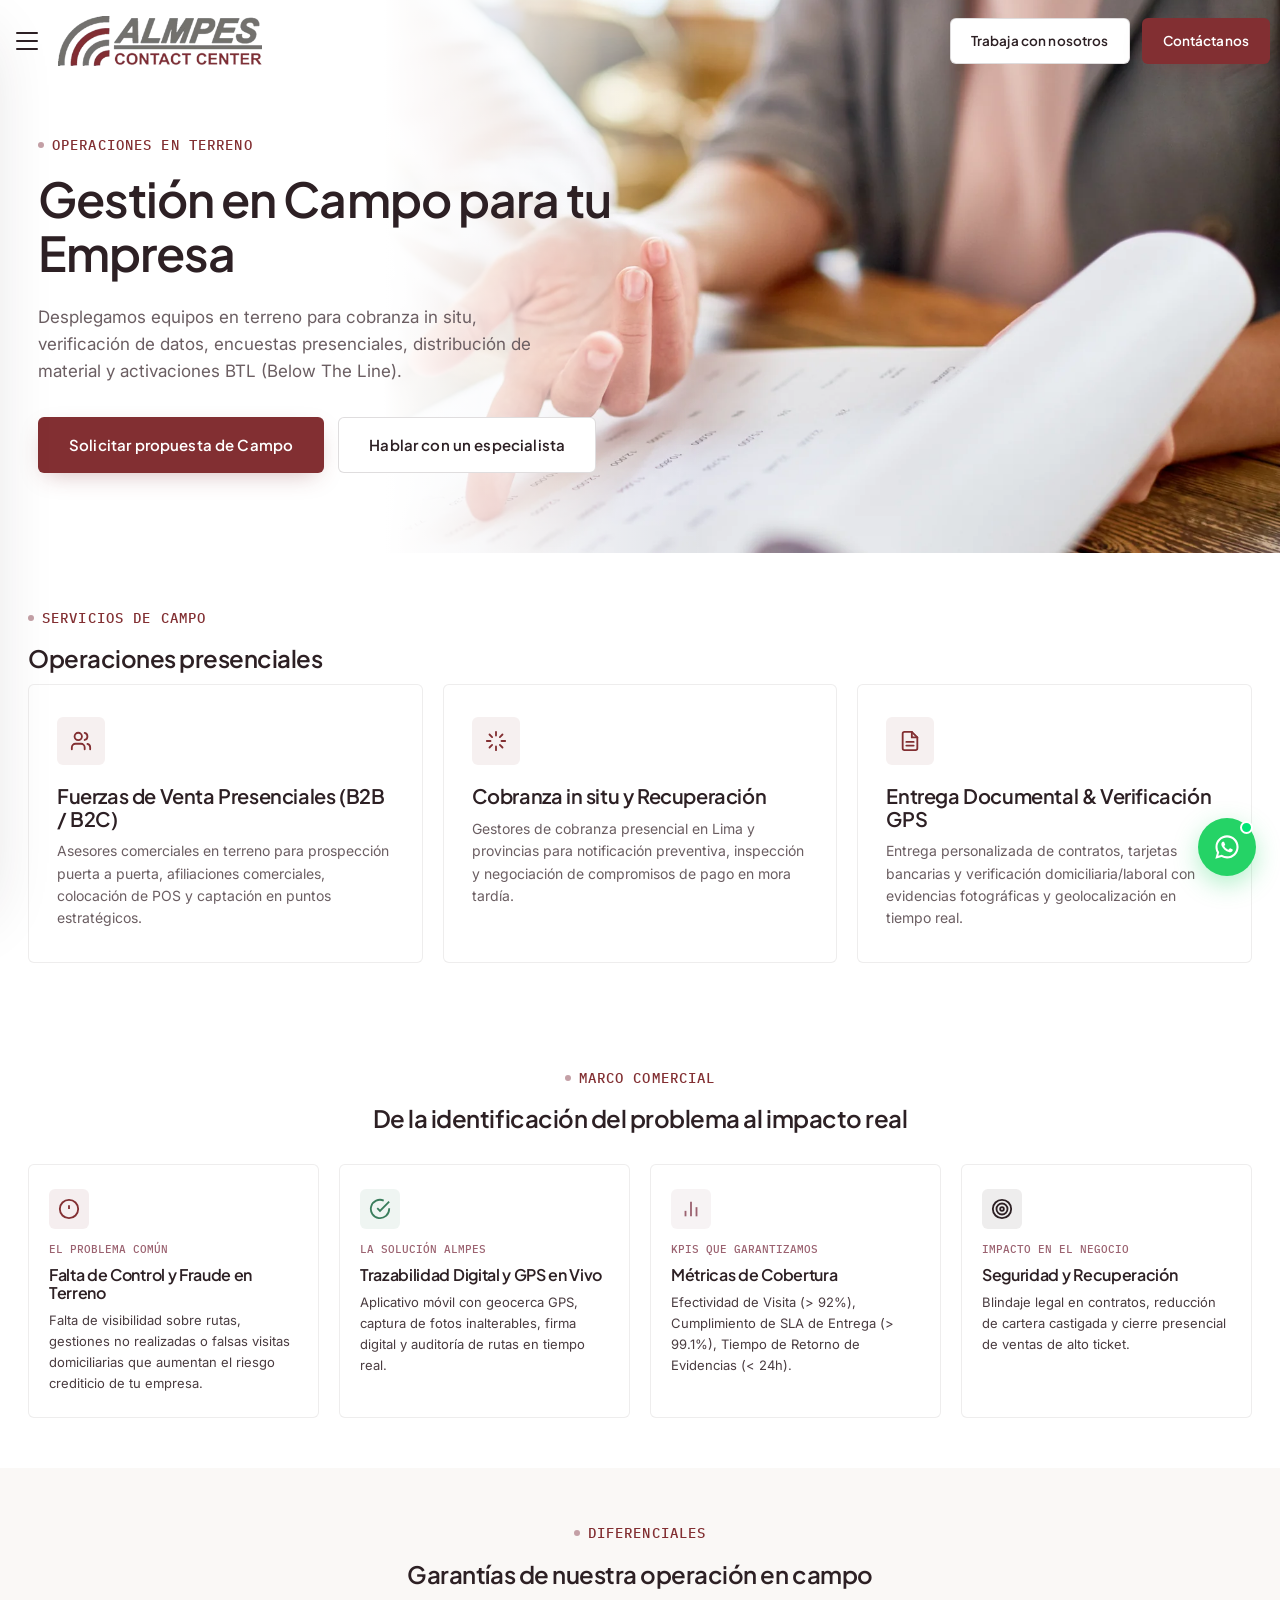
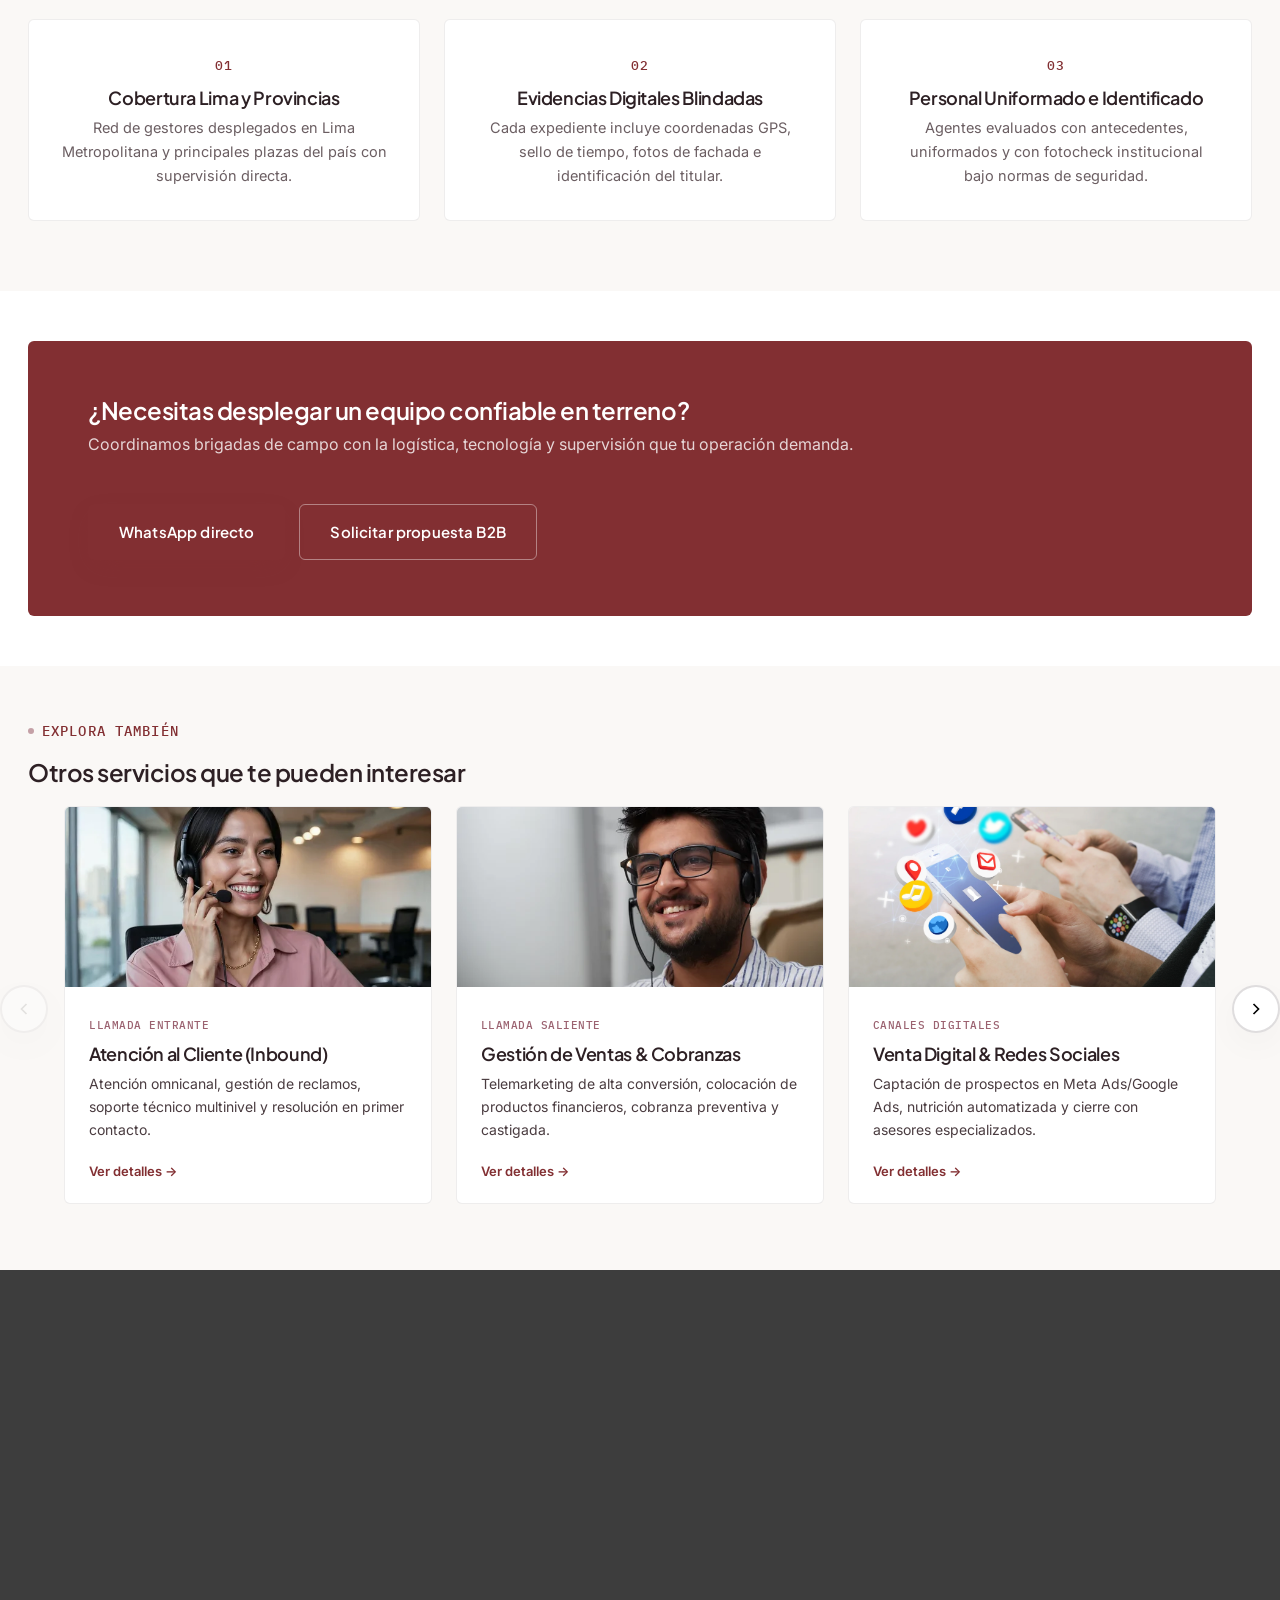
==== campo.html @ 4449e283 "carrusel servicios" ====
﻿<!DOCTYPE html>
<html lang="es">
<head>
<meta charset="UTF-8">
<meta name="viewport" content="width=device-width, initial-scale=1.0">
<title>Gestión en Campo — ALMPES Contact Center</title>
<meta name="description" content="Operaciones de campo para cobranza, verificación, encuestas, distribución de volantes y activaciones BTL (Below The Line).">
<link rel="icon" href="assets/favicon.ico">
<link rel="preload" href="assets/img/campo-hero.webp" as="image" type="image/webp">
<link rel="stylesheet" href="css/styles.css">
<link rel="preconnect" href="https://fonts.googleapis.com">
<link rel="preconnect" href="https://fonts.gstatic.com" crossorigin>
<link href="https://fonts.googleapis.com/css2?family=Plus+Jakarta+Sans:ital,wght@0,400;0,500;0,600;0,700;1,400&family=Inter:wght@400;500;600;700&family=IBM+Plex+Mono:wght@400;500&display=swap" rel="stylesheet">
<meta property="og:type" content="website">
<meta property="og:site_name" content="ALMPES Contact Center">
<meta property="og:locale" content="es_PE">
<meta property="og:image" content="https://www.almpes.com/assets/og-social.webp">
<meta property="og:title" content="Gestión en Campo — ALMPES Contact Center">
<meta property="og:description" content="Operaciones de campo para cobranza, verificación, encuestas, distribución de volantes y activaciones BTL (Below The Line).">
<meta property="og:url" content="https://www.almpes.com/campo.html">
<meta property="og:image:width" content="1200">
<meta property="og:image:height" content="630">
<meta name="twitter:card" content="summary_large_image">
<link rel="canonical" href="https://www.almpes.com/campo.html">
<script type="application/ld+json">
{
  "@context": "https://schema.org",
  "@type": "Organization",
  "name": "ALMPES Contact Center",
  "legalName": "ALMPES PERU INVESTMENTS S.A.C.",
  "url": "https://www.almpes.com",
  "logo": "https://www.almpes.com/assets/logo-almpes.webp",
  "description": "BPO y Contact Center en Lima, Perú. Servicios de atención al cliente, ventas, consultoría e infraestructura.",
  "address": {
    "@type": "PostalAddress",
    "streetAddress": "Calle Bolívar 472",
    "addressLocality": "Miraflores",
    "addressRegion": "Lima",
    "postalCode": "15074",
    "addressCountry": "PE"
  },
  "telephone": "+51-1-748-1008",
  "email": "contactos@almpes.com",
  "sameAs": [
    "https://www.linkedin.com/company/almpes-contact-center/",
    "https://www.instagram.com/almpesperu/",
    "https://www.tiktok.com/@almpescontactcenter"
  ]
}
</script>
</head>
<body>

<header class="site-header" data-od-id="site-header">
  <div class="container nav-wrap">
    <button class="nav-toggle" aria-label="Abrir menú" aria-expanded="false" aria-controls="nav-drawer"><span></span><span></span><span></span></button>
    <a href="index.html" class="brand">
      <img src="assets/logo-almpes.webp" alt="ALMPES Contact Center" width="346" height="85" loading="eager">
    </a>
    <div class="header-actions">
      <a href="trabaja.html" class="btn btn--ghost btn--sm">Trabaja con nosotros</a>
      <a href="contacto.html" class="btn btn--accent btn--sm">Contáctanos</a>
    </div>
  </div>
</header>

<div class="nav-drawer" id="nav-drawer" aria-hidden="true">
  <div class="nav-drawer-head">
    <a href="index.html" class="brand">
      <img src="assets/logo-almpes-white.webp" alt="ALMPES Contact Center" width="346" height="85" loading="eager">
    </a>
    <button class="nav-close" aria-label="Cerrar menú">
      <svg aria-hidden="true" focusable="false" width="24" height="24" viewBox="0 0 24 24" fill="none" stroke="currentColor" stroke-width="2" stroke-linecap="round" stroke-linejoin="round"><line x1="18" y1="6" x2="6" y2="18"/><line x1="6" y1="6" x2="18" y2="18"/></svg>
    </button>
  </div>
  <nav class="nav-main" aria-label="Menú principal">
    <ul>
      <li><a href="index.html">Inicio</a></li>
      <li class="has-sub">
        <a href="#" role="button">¿Por qué ALMPES?<span class="sub-arrow"></span></a>
        <ul class="sub-menu">
          <li><a href="nosotros.html">Nosotros</a></li>
          <li><a href="politica-sistema-integrado-gestion.html">Política del Sistema Integrado de Gestión</a></li>
          <li><a href="politica-diversidad-inclusion.html">Política de Diversidad e Inclusión</a></li>
        </ul>
      </li>
      <li class="has-sub">
          <a href="#" role="button">Servicios<span class="sub-arrow"></span></a>
          <ul class="sub-menu">
            <li><a href="inbound.html">Atención al Cliente</a></li>
            <li><a href="outbound.html">Gestión de Ventas</a></li>
            <li><a href="venta-digital.html">Venta Digital &amp; Redes Sociales</a></li>
            <li><a href="campo.html" class="active">Gestión en Campo</a></li>
            <li><a href="consultoria.html">Asesoría Especializada</a></li>
            <li><a href="hosting.html">Infraestructura Dedicada</a></li>
            <li><a href="servicios.html">Ver todos los servicios</a></li>
          </ul>
        </li>
      <li><a href="preguntas-frecuentes.html">Preguntas Frecuentes</a></li>
    </ul>
  </nav>
  <div class="nav-drawer-foot">
    <a href="trabaja.html" class="btn btn--accent btn--full">Trabaja con nosotros</a>
    <a href="contacto.html" class="btn btn--ghost btn--full">Contáctanos</a>
    <div class="social-links">
      <a href="https://facebook.com/almpes/" target="_blank" rel="noopener" aria-label="Facebook">
        <svg aria-hidden="true" focusable="false" width="18" height="18" viewBox="0 0 24 24" fill="currentColor"><path d="M18 2h-3a5 5 0 0 0-5 5v3H7v4h3v8h4v-8h3l1-4h-4V7a1 1 0 0 1 1-1h3z"/></svg>
      </a>
      <a href="https://www.instagram.com/almpesperu/" target="_blank" rel="noopener" aria-label="Instagram">
        <svg aria-hidden="true" focusable="false" width="18" height="18" viewBox="0 0 24 24" fill="none" stroke="currentColor" stroke-width="2" stroke-linecap="round" stroke-linejoin="round"><rect x="2" y="2" width="20" height="20" rx="5"/><circle cx="12" cy="12" r="5"/><circle cx="17.5" cy="6.5" r="1.5"/></svg>
      </a>
      <a href="https://www.tiktok.com/@almpescontactcenter" target="_blank" rel="noopener" aria-label="TikTok">
        <svg aria-hidden="true" focusable="false" width="18" height="18" viewBox="0 0 24 24" fill="currentColor"><path d="M19.59 6.69a4.83 4.83 0 0 1-3.77-4.25V2h-3.45v13.67a2.89 2.89 0 0 1-2.88 2.5 2.89 2.89 0 0 1-2.89-2.89 2.89 2.89 0 0 1 2.89-2.89c.28 0 .54.04.79.1v-3.5a6.37 6.37 0 0 0-.79-.05A6.34 6.34 0 0 0 3.15 15a6.34 6.34 0 0 0 6.34 6.34 6.34 6.34 0 0 0 6.34-6.34V8.75a8.18 8.18 0 0 0 4.76 1.52V6.81a4.84 4.84 0 0 1-1-.12z"/></svg>
      </a>
      <a href="https://www.linkedin.com/company/almpes-contact-center/" target="_blank" rel="noopener" aria-label="LinkedIn">
        <svg aria-hidden="true" focusable="false" width="18" height="18" viewBox="0 0 24 24" fill="currentColor"><path d="M20.447 20.452h-3.554v-5.569c0-1.328-.027-3.037-1.852-3.037-1.853 0-2.136 1.445-2.136 2.939v5.667H9.351V9h3.414v1.561h.046c.477-.9 1.637-1.85 3.37-1.85 3.601 0 4.267 2.37 4.267 5.455v6.286zM5.337 7.433a2.062 2.062 0 0 1-2.063-2.065 2.064 2.064 0 1 1 2.063 2.065zm1.782 13.019H3.555V9h3.564v11.452zM22.225 0H1.771C.792 0 0 .774 0 1.729v20.542C0 23.227.792 24 1.771 24h20.451C23.2 24 24 23.227 24 22.271V1.729C24 .774 23.2 0 22.222 0h.003z"/></svg>
      </a>
    </div>
  </div>
</div>
<div class="nav-overlay"></div>

<main>

<section class="page-hero-sec" data-od-id="service-hero">
  <img src="assets/img/campo-hero.webp" alt="" class="page-hero-sec-bg" width="2000" height="1333" aria-hidden="true">
  <div class="page-hero-sec-overlay"></div>
  <div class="container">
      <span class="eyebrow reveal">Operaciones en Terreno</span>
      <h1 class="reveal reveal-delay-1 page-hero">Gestión en Campo para tu Empresa</h1>
      <p class="reveal reveal-delay-2 page-hero-lead">Desplegamos equipos en terreno para cobranza in situ, verificación de datos, encuestas presenciales, distribución de material y activaciones BTL (Below The Line).</p>
      <div class="hero-ctas reveal reveal-delay-3">
        <a href="contacto.html" class="btn btn--accent">Solicitar propuesta de Campo</a>
        <a href="https://wa.me/51914104466?text=Hola%20ALMPES%2C%20quiero%20informaci%C3%B3n%20sobre%20Gesti%C3%B3n%20en%20Campo." class="btn btn--ghost" target="_blank" rel="noopener">Hablar con un especialista</a>
      </div>
      </div>
</section>

<section class="section" data-od-id="campo-services">
  <div class="container">
    <div class="section-head">
      <span class="eyebrow reveal reveal-left">Servicios de campo</span>
      <h2 class="reveal reveal-delay-1 reveal-left">Operaciones presenciales</h2>
    </div>

    <div class="services-grid services-grid--3">
      <div class="service-card reveal reveal-left">
        <div class="icon-wrap">
          <svg aria-hidden="true" focusable="false" viewBox="0 0 24 24" fill="none" stroke="currentColor" stroke-width="2" stroke-linecap="round"><path d="M16 21v-2a4 4 0 0 0-4-4H6a4 4 0 0 0-4 4v2"/><circle cx="9" cy="7" r="4"/><path d="M22 21v-2a4 4 0 0 0-3-3.87"/><path d="M16 3.13a4 4 0 0 1 0 7.75"/></svg>
        </div>
        <h3>Fuerzas de Venta Presenciales (B2B / B2C)</h3>
        <p>Asesores comerciales en terreno para prospección puerta a puerta, afiliaciones comerciales, colocación de POS y captación en puntos estratégicos.</p>
      </div>

      <div class="service-card reveal reveal-delay-1">
        <div class="icon-wrap">
          <svg aria-hidden="true" focusable="false" viewBox="0 0 24 24" fill="none" stroke="currentColor" stroke-width="2" stroke-linecap="round"><path d="M12 2v4M12 18v4M4.93 4.93l2.83 2.83M16.24 16.24l2.83 2.83M2 12h4M18 12h4M4.93 19.07l2.83-2.83M16.24 7.76l2.83-2.83"/></svg>
        </div>
        <h3>Cobranza in situ y Recuperación</h3>
        <p>Gestores de cobranza presencial en Lima y provincias para notificación preventiva, inspección y negociación de compromisos de pago en mora tardía.</p>
      </div>

      <div class="service-card reveal reveal-delay-2 reveal-right">
        <div class="icon-wrap">
          <svg aria-hidden="true" focusable="false" viewBox="0 0 24 24" fill="none" stroke="currentColor" stroke-width="2" stroke-linecap="round"><path d="M14 2H6a2 2 0 0 0-2 2v16a2 2 0 0 0 2 2h12a2 2 0 0 0 2-2V8z"/><polyline points="14 2 14 8 20 8"/><line x1="16" y1="13" x2="8" y2="13"/><line x1="16" y1="17" x2="8" y2="17"/></svg>
        </div>
        <h3>Entrega Documental &amp; Verificación GPS</h3>
        <p>Entrega personalizada de contratos, tarjetas bancarias y verificación domiciliaria/laboral con evidencias fotográficas y geolocalización en tiempo real.</p>
      </div>
    </div>
</section>

<section class="section" data-od-id="campo-framework">
  <div class="container">
    <div class="section-head center">
      <span class="eyebrow reveal reveal-left">Marco Comercial</span>
      <h2 class="reveal reveal-delay-1 reveal-left">De la identificación del problema al impacto real</h2>
    </div>
    <div class="svc-framework-grid reveal">
      <div class="svc-framework-card">
        <div class="svc-framework-icon svc-framework-icon--problem">
          <svg aria-hidden="true" focusable="false" width="22" height="22" viewBox="0 0 24 24" fill="none" stroke="currentColor" stroke-width="2"><circle cx="12" cy="12" r="10"/><line x1="12" y1="8" x2="12" y2="12"/><line x1="12" y1="16" x2="12.01" y2="16"/></svg>
        </div>
        <span class="svc-framework-tag">El Problema Común</span>
        <h4>Falta de Control y Fraude en Terreno</h4>
        <p>Falta de visibilidad sobre rutas, gestiones no realizadas o falsas visitas domiciliarias que aumentan el riesgo crediticio de tu empresa.</p>
      </div>
      <div class="svc-framework-card">
        <div class="svc-framework-icon svc-framework-icon--solution">
          <svg aria-hidden="true" focusable="false" width="22" height="22" viewBox="0 0 24 24" fill="none" stroke="currentColor" stroke-width="2"><path d="M22 11.08V12a10 10 0 1 1-5.93-9.14"/><polyline points="22 4 12 14.01 9 11.01"/></svg>
        </div>
        <span class="svc-framework-tag">La Solución ALMPES</span>
        <h4>Trazabilidad Digital y GPS en Vivo</h4>
        <p>Aplicativo móvil con geocerca GPS, captura de fotos inalterables, firma digital y auditoría de rutas en tiempo real.</p>
      </div>
      <div class="svc-framework-card">
        <div class="svc-framework-icon svc-framework-icon--kpis">
          <svg aria-hidden="true" focusable="false" width="22" height="22" viewBox="0 0 24 24" fill="none" stroke="currentColor" stroke-width="2"><path d="M18 20V10"/><path d="M12 20V4"/><path d="M6 20v-6"/></svg>
        </div>
        <span class="svc-framework-tag">KPIs que Garantizamos</span>
        <h4>Métricas de Cobertura</h4>
        <p>Efectividad de Visita (&gt; 92%), Cumplimiento de SLA de Entrega (&gt; 99.1%), Tiempo de Retorno de Evidencias (&lt; 24h).</p>
      </div>
      <div class="svc-framework-card">
        <div class="svc-framework-icon svc-framework-icon--impact">
          <svg aria-hidden="true" focusable="false" width="22" height="22" viewBox="0 0 24 24" fill="none" stroke="currentColor" stroke-width="2"><circle cx="12" cy="12" r="10"/><circle cx="12" cy="12" r="6"/><circle cx="12" cy="12" r="2"/></svg>
        </div>
        <span class="svc-framework-tag">Impacto en el Negocio</span>
        <h4>Seguridad y Recuperación</h4>
        <p>Blindaje legal en contratos, reducción de cartera castigada y cierre presencial de ventas de alto ticket.</p>
      </div>
    </div>
  </div>
</section>

<section class="section section--alt" data-od-id="campo-features">
  <div class="container">
    <div class="section-head center">
      <span class="eyebrow reveal reveal-left">Diferenciales</span>
      <h2 class="reveal reveal-delay-1 reveal-left">Garantías de nuestra operación en campo</h2>
    </div>
    <div class="why-grid">
      <div class="why-item reveal reveal-left">
        <span class="num">01</span>
        <h4>Cobertura Lima y Provincias</h4>
        <p>Red de gestores desplegados en Lima Metropolitana y principales plazas del país con supervisión directa.</p>
      </div>
      <div class="why-item reveal reveal-delay-1">
        <span class="num">02</span>
        <h4>Evidencias Digitales Blindadas</h4>
        <p>Cada expediente incluye coordenadas GPS, sello de tiempo, fotos de fachada e identificación del titular.</p>
      </div>
      <div class="why-item reveal reveal-delay-2 reveal-right">
        <span class="num">03</span>
        <h4>Personal Uniformado e Identificado</h4>
        <p>Agentes evaluados con antecedentes, uniformados y con fotocheck institucional bajo normas de seguridad.</p>
      </div>
    </div>
  </div>
</section>

<section class="section" data-od-id="campo-cta">
  <div class="container">
    <div class="cta-band reveal">
      <div>
        <h2>¿Necesitas desplegar un equipo confiable en terreno?</h2>
        <p>Coordinamos brigadas de campo con la logística, tecnología y supervisión que tu operación demanda.</p>
      </div>
      <div class="cta-actions">
        <a href="https://wa.me/51914104466?text=Hola%20ALMPES%2C%20quisiera%20cotizar%20servicios%20de%20Gesti%C3%B3n%20en%20Campo." class="btn btn--accent" target="_blank" rel="noopener">WhatsApp directo</a>
        <a href="contacto.html" class="btn btn--ghost">Solicitar propuesta B2B</a>
      </div>
    </div>
  </div>
</section>

<section class="section section--alt" data-od-id="other-services">
  <div class="container">
    <div class="section-head">
      <span class="eyebrow reveal">Explora también</span>
      <h2 class="reveal reveal-delay-1">Otros servicios que te pueden interesar</h2>
    </div>
    <div class="svc-carousel">
      <button class="svc-carousel-btn svc-carousel-prev" aria-label="Anterior" disabled>
        <svg width="20" height="20" viewBox="0 0 24 24" fill="none" stroke="currentColor" stroke-width="2"><polyline points="15 18 9 12 15 6"/></svg>
      </button>
      <div class="svc-carousel-track">
        <a href="inbound.html" class="svc-other-card">
          <div class="svc-other-img"><img src="assets/img/svc-atencion-v2.webp" alt="Atención al cliente inbound" width="400" height="220" loading="lazy"></div>
          <div class="svc-other-body">
            <span class="svc-other-tag">Llamada Entrante</span>
            <h3>Atención al Cliente (Inbound)</h3>
            <p>Atención omnicanal, gestión de reclamos, soporte técnico multinivel y resolución en primer contacto.</p>
            <span class="svc-other-link">Ver detalles →</span>
          </div>
        </a>
        <a href="outbound.html" class="svc-other-card">
          <div class="svc-other-img"><img src="assets/img/svc-ventas-v2.webp" alt="Ventas y cobranza outbound" width="400" height="220" loading="lazy"></div>
          <div class="svc-other-body">
            <span class="svc-other-tag">Llamada Saliente</span>
            <h3>Gestión de Ventas &amp; Cobranzas</h3>
            <p>Telemarketing de alta conversión, colocación de productos financieros, cobranza preventiva y castigada.</p>
            <span class="svc-other-link">Ver detalles →</span>
          </div>
        </a>
        <a href="venta-digital.html" class="svc-other-card">
          <div class="svc-other-img"><img src="assets/img/venta-digital-hero.webp" alt="Venta digital y redes sociales" width="400" height="220" loading="lazy"></div>
          <div class="svc-other-body">
            <span class="svc-other-tag">Canales Digitales</span>
            <h3>Venta Digital &amp; Redes Sociales</h3>
            <p>Captación de prospectos en Meta Ads/Google Ads, nutrición automatizada y cierre con asesores especializados.</p>
            <span class="svc-other-link">Ver detalles →</span>
          </div>
        </a>
        <a href="consultoria.html" class="svc-other-card">
          <div class="svc-other-img"><img src="assets/img/svc-consultoria-v2.webp" alt="Asesoría especializada" width="400" height="220" loading="lazy"></div>
          <div class="svc-other-body">
            <span class="svc-other-tag">Estrategia Operacional</span>
            <h3>Asesoría Especializada</h3>
            <p>Dimensionamiento Erlang, auditorías ISO 9001 y consultoría en ciberseguridad ISO 27001.</p>
            <span class="svc-other-link">Ver detalles →</span>
          </div>
        </a>
        <a href="hosting.html" class="svc-other-card">
          <div class="svc-other-img"><img src="assets/img/svc-infra-v2.webp" alt="Infraestructura dedicada" width="400" height="220" loading="lazy"></div>
          <div class="svc-other-body">
            <span class="svc-other-tag">Infraestructura TI</span>
            <h3>Infraestructura Dedicada</h3>
            <p>Servidores dedicados, telefonía VoIP, redes VPN blindadas y soporte técnico 24/7.</p>
            <span class="svc-other-link">Ver detalles →</span>
          </div>
        </a>
      </div>
      <button class="svc-carousel-btn svc-carousel-next" aria-label="Siguiente">
        <svg width="20" height="20" viewBox="0 0 24 24" fill="none" stroke="currentColor" stroke-width="2"><polyline points="9 18 15 12 9 6"/></svg>
      </button>
    </div>
  </div>
</section>

</main>

<footer class="site-footer reveal" data-od-id="footer">
  <div class="container">
    <div class="footer-grid">
      <div class="footer-brand">
        <img src="assets/logo-almpes.webp" alt="ALMPES Contact Center" width="346" height="85" loading="lazy">
        <p>Empresa especializada en soluciones BPO, Contact Center, ventas omnicanal y tecnología para empresas líderes en Perú.</p>
        <div class="social-links">
          <a href="https://facebook.com/almpes/" target="_blank" rel="noopener" aria-label="Facebook">
            <svg aria-hidden="true" focusable="false" width="18" height="18" viewBox="0 0 24 24" fill="currentColor"><path d="M18 2h-3a5 5 0 0 0-5 5v3H7v4h3v8h4v-8h3l1-4h-4V7a1 1 0 0 1 1-1h3z"/></svg>
          </a>
          <a href="https://www.instagram.com/almpesperu/" target="_blank" rel="noopener" aria-label="Instagram">
            <svg aria-hidden="true" focusable="false" width="18" height="18" viewBox="0 0 24 24" fill="none" stroke="currentColor" stroke-width="2" stroke-linecap="round" stroke-linejoin="round"><rect x="2" y="2" width="20" height="20" rx="5"/><circle cx="12" cy="12" r="5"/><circle cx="17.5" cy="6.5" r="1.5"/></svg>
          </a>
          <a href="https://www.tiktok.com/@almpescontactcenter" target="_blank" rel="noopener" aria-label="TikTok">
            <svg aria-hidden="true" focusable="false" width="18" height="18" viewBox="0 0 24 24" fill="currentColor"><path d="M19.59 6.69a4.83 4.83 0 0 1-3.77-4.25V2h-3.45v13.67a2.89 2.89 0 0 1-2.88 2.5 2.89 2.89 0 0 1-2.89-2.89 2.89 2.89 0 0 1 2.89-2.89c.28 0 .54.04.79.1v-3.5a6.37 6.37 0 0 0-.79-.05A6.34 6.34 0 0 0 3.15 15a6.34 6.34 0 0 0 6.34 6.34 6.34 6.34 0 0 0 6.34-6.34V8.75a8.18 8.18 0 0 0 4.76 1.52V6.81a4.84 4.84 0 0 1-1-.12z"/></svg>
          </a>
          <a href="https://www.linkedin.com/company/almpes-contact-center/" target="_blank" rel="noopener" aria-label="LinkedIn">
            <svg aria-hidden="true" focusable="false" width="18" height="18" viewBox="0 0 24 24" fill="currentColor"><path d="M20.447 20.452h-3.554v-5.569c0-1.328-.027-3.037-1.852-3.037-1.853 0-2.136 1.445-2.136 2.939v5.667H9.351V9h3.414v1.561h.046c.477-.9 1.637-1.85 3.37-1.85 3.601 0 4.267 2.37 4.267 5.455v6.286zM5.337 7.433a2.062 2.062 0 0 1-2.063-2.065 2.064 2.064 0 1 1 2.063 2.065zm1.782 13.019H3.555V9h3.564v11.452zM22.225 0H1.771C.792 0 0 .774 0 1.729v20.542C0 23.227.792 24 1.771 24h20.451C23.2 24 24 23.227 24 22.271V1.729C24 .774 23.2 0 22.222 0h.003z"/></svg>
          </a>
        </div>
      </div>
      <div>
        <h5>Enlaces</h5>
        <ul>
          <li><a href="index.html">Inicio</a></li>
          <li><a href="nosotros.html">Nosotros</a></li>
          <li><a href="servicios.html">Servicios</a></li>
          <li><a href="preguntas-frecuentes.html">Preguntas Frecuentes</a></li>
          <li><a href="trabaja.html">Trabaja con nosotros</a></li>
          <li><a href="contacto.html">Contáctanos</a></li>
        </ul>
      </div>
      <div>
        <h5>Contacto</h5>
        <ul>
          <li><a href="tel:+5117481008">(01) 748-1008</a></li>
          <li><a href="tel:+51914104466">914 104 466</a></li>
          <li><a href="mailto:contactos@almpes.com">contactos@almpes.com</a></li>
          <li><a href="mailto:reclutamiento@almpes.com">reclutamiento@almpes.com</a></li>
        </ul>
      </div>
    </div>
    <div class="footer-bottom">
      <span>© <span id="year"></span> ALMPES Contact Center. Todos los derechos reservados.</span>
      <span>Servicios BPO · Call Center en Miraflores, Lima, Perú</span>
    </div>
  </div>
</footer>

<a href="https://wa.me/51914104466?text=Hola%20ALMPES%2C%20quisiera%20recibir%20informaci%C3%B3n%20sobre%20sus%20servicios%20BPO." class="wa-float" target="_blank" rel="noopener" aria-label="Escríbenos directamente por WhatsApp">
  <span class="wa-online-dot" title="En línea"></span>
  <svg aria-hidden="true" focusable="false" width="28" height="28" viewBox="0 0 24 24" fill="white"><path d="M12.04 2C6.58 2 2.13 6.45 2.13 11.91c0 1.79.47 3.47 1.29 4.93L2 22l5.29-1.39a9.9 9.9 0 0 0 4.75 1.21h.01c5.46 0 9.9-4.45 9.9-9.91C21.96 6.45 17.5 2 12.04 2Zm0 18.02h-.01a8.1 8.1 0 0 1-4.13-1.13l-.3-.18-3.14.82.84-3.06-.19-.31a8.11 8.11 0 0 1-1.24-4.25c0-4.48 3.65-8.12 8.14-8.12 4.48 0 8.12 3.64 8.12 8.12 0 4.48-3.65 8.11-8.09 8.11Zm4.47-6.08c-.24-.12-1.44-.71-1.66-.79-.22-.08-.39-.12-.55.12-.16.24-.63.79-.78.95-.14.16-.28.18-.53.06-.24-.12-1.02-.38-1.95-1.21-.72-.64-1.21-1.44-1.35-1.68-.14-.24-.01-.37.11-.49.11-.11.24-.28.36-.42.12-.14.16-.24.24-.4.08-.16.04-.3-.02-.42-.06-.12-.55-1.33-.76-1.82-.2-.48-.4-.42-.55-.42-.14 0-.3-.01-.46-.01-.16 0-.42.06-.64.3-.22.24-.84.82-.84 2s.86 2.32.98 2.48c.12.16 1.7 2.6 4.12 3.64.58.25 1.03.4 1.38.51.58.18 1.11.16 1.53.1.47-.07 1.44-.59 1.64-1.15.2-.57.2-1.05.14-1.15-.06-.1-.22-.16-.46-.28Z"/></svg>
</a>

<script src="js/main.js"></script>
<script>
(function(){
  var c=document.querySelector('.svc-carousel-track');
  if(!c)return;
  var w=c.closest('.svc-carousel');
  var p=w.querySelector('.svc-carousel-prev');
  var n=w.querySelector('.svc-carousel-next');
  var cards=c.querySelectorAll('.svc-other-card, .service-card');
  function sw(){return cards[0]?cards[0].offsetWidth+24:300}
  p.addEventListener('click',function(){c.scrollBy({left:-sw(),behavior:'smooth'})});
  n.addEventListener('click',function(){c.scrollBy({left:sw(),behavior:'smooth'})});
  function up(){
    p.disabled=c.scrollLeft<=0;
    n.disabled=c.scrollLeft>=c.scrollWidth-c.clientWidth-1;
  }
  c.addEventListener('scroll',up,{passive:true});
  up();
  window.addEventListener('resize',up);
})();
</script>
</body>
</html>
---- css/styles.css ----
/* =========================================================
   ALMPES CONTACT CENTER — Corporativo-clean
   Colores extraídos del logo: Burdeos #822F32 + Rosa #9B6270
   Fondo blanco
   ========================================================= */

/* ── Tokens ── */
:root{
  --bg:         #FFFFFF;
  --bg-warm:    #FAF8F6;
  --surface:    #F5F2EF;
  --surface-hi: #EDEAE6;
  --fg:         #2D2024;
  --fg-sub:     #4A3C40;
  --muted:      #6B5E62;
  --muted-lt:   #8E8084;
  --border:     rgba(45,32,36,0.08);
  --border-hi:  rgba(45,32,36,0.15);
  --accent:     #822F32;
  --accent-dk:  #6A2528;
  --accent-lt:  #9B6270;
  --rose:       #9B6270;
  --rose-lt:    #C4A0A6;
  --gray:       #737373;
  --white:      #FFFFFF;
  --ink:        #2D2024;
  --ink-soft:   #5A4D51;
  --success:    #3A7D5C;
  --danger:     #822F32;

  --font-display: 'Plus Jakarta Sans', system-ui, sans-serif;
  --font-body:    'Inter', system-ui, sans-serif;
  --font-mono:    'IBM Plex Mono', monospace;

  --radius:    6px;
  --radius-sm: 6px;
  --radius-xs: 6px;
  --container: 1320px;
  --shadow-sm: 0 2px 8px rgba(45,32,36,0.06);
  --shadow:    0 12px 40px -12px rgba(45,32,36,0.12);
  --shadow-lg: 0 24px 64px -16px rgba(45,32,36,0.16);

  --ease: cubic-bezier(0.22, 1, 0.36, 1);
}

/* ── Scrollbar personalizada ── */
*{ scrollbar-width:thin; scrollbar-color:rgba(130,47,50,0.45) transparent; }
::-webkit-scrollbar{ width:10px; height:10px; }
::-webkit-scrollbar-track{ background:transparent; }
::-webkit-scrollbar-thumb{
  background:rgba(130,47,50,0.4);
  border:2px solid transparent; border-radius:8px;
  background-clip:padding-box;
}
::-webkit-scrollbar-thumb:hover{ background:rgba(130,47,50,0.7); background-clip:padding-box; }

.nav-drawer{ scrollbar-width:thin; scrollbar-color:rgba(255,255,255,0.5) transparent; }
.nav-drawer::-webkit-scrollbar{ width:8px; }
.nav-drawer::-webkit-scrollbar-track{ background:transparent; }
.nav-drawer::-webkit-scrollbar-thumb{
  background:rgba(255,255,255,0.35);
  border:2px solid transparent; border-radius:8px;
  background-clip:padding-box;
}
.nav-drawer::-webkit-scrollbar-thumb:hover{ background:rgba(255,255,255,0.6); background-clip:padding-box; }

/* ── Reset ── */
*,*::before,*::after{ box-sizing:border-box; }
html{ scroll-behavior:smooth; -webkit-text-size-adjust:100%; }
body{
  margin:0;
  background: var(--bg);
  color: var(--fg);
  font-family: var(--font-body);
  font-size: 16px;
  line-height: 1.6;
  -webkit-font-smoothing: antialiased;
  -moz-osx-font-smoothing: grayscale;
  overflow-x: hidden;
  padding-top:74px;
}
@media (min-width:1025px){
  body{ padding-top:82px; }
}
img{ max-width:100%; display:block; }
a{ color:inherit; text-decoration:none; }
ul{ margin:0; padding:0; list-style:none; }
button{ font:inherit; cursor:pointer; }
input,textarea,select{ font:inherit; }
:focus-visible{ outline:2px solid var(--accent); outline-offset:2px; }

h1,h2,h3,h4{
  font-family: var(--font-display);
  color: var(--fg);
  margin: 0 0 0.5em;
  line-height: 1.12;
  font-weight: 600;
  letter-spacing: -0.02em;
}
p{ margin: 0 0 1em; color: var(--muted); }

/* ── Container ── */
.container{
  width:100%; max-width:var(--container);
  margin:0 auto; padding:0 28px;
}

/* ── Eyebrow ── */
.eyebrow{
  display:inline-flex; align-items:center; gap:8px;
  font-family:var(--font-mono); font-size:14px; font-weight:500;
  letter-spacing:0.08em; text-transform:uppercase;
  color:var(--accent); margin-bottom:16px;
}
.eyebrow::before{
  content:""; width:6px; height:6px; border-radius:50%;
  background:var(--rose-lt);
}

/* ── Section ── */
.section{ padding:50px 0; position:relative;}
.section--tight{ padding:72px 0; }
.section--alt{ background:var(--bg-warm); }
.section--dark{ background:var(--accent); color:var(--white); }
.section--dark h2,.section--dark h3,.section--dark h4{ color:var(--white); }
.section--dark p{ color:rgba(255,255,255,0.8); }
.section--dark .eyebrow{ color:var(--rose-lt); }
.section--dark .eyebrow::before{ background:var(--rose-lt); }

.section-head{ max-width:780px; }
.section-head.center{ margin-left:auto; margin-right:auto; text-align:center;     margin-bottom: 2rem;}
.section-head.center p{ margin-left:auto; margin-right:auto; }

/* ── Buttons ── */
.btn{
  display:inline-flex; align-items:center; gap:10px;
  font-family:var(--font-display); font-weight:600; font-size:15px;
  padding:15px 30px; border-radius:6px;
  border:1.5px solid transparent; cursor:pointer;
  transition: all .3s var(--ease);
  letter-spacing: 0.01em;
}
.btn--accent{
  background:var(--accent); color:var(--white);
  box-shadow: 0 8px 24px -8px rgba(130,47,50,0.35);
}
.btn--accent:hover{
  background:var(--accent-dk); transform:translateY(-2px);
  box-shadow: 0 12px 32px -8px rgba(130,47,50,0.45);
}
.btn--ghost{
  border-color:var(--border-hi); color:var(--fg);
  background:transparent;
}
.btn--ghost:hover{
  border-color:var(--accent); color:var(--accent); background:rgba(130,47,50,0.03);
}
.btn--navy{ background:var(--fg); color:var(--white); }
.btn--navy:hover{ background:var(--ink-soft); transform:translateY(-2px); }
.btn--sm{ padding:11px 20px; font-size:13.5px; }
.btn--full{ width:100%; justify-content:center; }

/* ── Header ── */
.site-header{
  position:fixed; top:0; left:0; right:0; z-index:100;
  /*background:linear-gradient(to right, rgba(255,255,255,0.97) 0%, rgba(255,255,255,0.9) 42%, rgba(255,255,255,0.45) 72%, transparent 100%);*/
  border-bottom:1px solid transparent;
  transition:background .3s var(--ease), border-color .3s var(--ease), box-shadow .3s var(--ease);
}
.site-header.scrolled{
  background:rgba(255,255,255,0.92);
  backdrop-filter:blur(16px) saturate(1.4);
  -webkit-backdrop-filter:blur(16px) saturate(1.4);
  border-bottom:1px solid var(--border);
  box-shadow:0 1px 12px rgba(0,0,0,0.04);
}
.nav-wrap{
  display:flex; align-items:center; gap:14px;
  padding:16px 10px;
}
.brand{ display:flex; align-items:center; gap:12px; }
.brand img{ height:40px; width:auto; }
@media (min-width:1025px){
  .brand img{ height:50px; }
}

.nav-main{ display:flex; flex-direction:column; align-items:stretch; }
.nav-main > ul{ display:flex; flex-direction:column; align-items:stretch; gap:26px; width:100%; }
.nav-main a{
  font-family:var(--font-display); font-weight:500; font-size:21px;
  color:var(--muted); position:relative; padding:18px 4px; width:100%;
  letter-spacing:0.01em; line-height:1.4;
  transition: color .25s ease;
}
.nav-main a:hover,.nav-main a.active{ color:var(--accent); }
.nav-main a::after{
  content:""; position:absolute; left:4px; bottom:10px; height:2px; width:0;
  background:var(--accent); transition:width .3s var(--ease);
  border-radius:1px;
}
.nav-main a:hover::after,.nav-main a.active::after{ width:calc(100% - 8px); }

.has-sub{ position:relative; }
.has-sub > a{ position:relative; padding-right:28px; cursor: pointer;}
.has-sub > a .sub-arrow{
  position:absolute; right:0; top:50%; transform:translateY(-50%);
  width:16px; height:16px; flex-shrink:0;
}
.sub-arrow::after{
  content:""; position:absolute; top:50%; left:50%;
  width:8px; height:8px;
  border-right:2px solid currentColor; border-bottom:2px solid currentColor;
  transform:translate(-50%,-70%) rotate(-45deg);
  transition:transform .3s var(--ease);
}
.has-sub.open > a .sub-arrow::after{ transform:translate(-50%,-30%) rotate(45deg); }

.sub-menu{
  display:flex; flex-direction:column; gap:12px; list-style:none;
  margin:0 0 0 10px; padding:0 0 0 20px; overflow:hidden;
  max-height:0; opacity:0; visibility:hidden;
  border-left:1px solid var(--border);
  transition:max-height .45s var(--ease), opacity .35s var(--ease),
             margin .45s var(--ease), padding .45s var(--ease), visibility .45s;
}
.has-sub.open .sub-menu{
  max-height:600px; opacity:1; visibility:visible;
  margin:10px 0 16px 10px; padding:4px 0 6px 20px;
}
.sub-menu li a{ padding:16px 4px; font-size:18px; }
.sub-menu li a::after{ display:none; }

.header-actions{ display:flex; align-items:center; gap:12px; margin-left:auto; }
.header-actions .btn--ghost{ background:#fff; color:var(--fg); border-color:var(--border-hi); }
.header-actions .btn--ghost:hover{ background:var(--accent); color:#fff; border-color:var(--accent); }
.call-status{
  display:flex; align-items:center; gap:8px;
  font-family:var(--font-mono); font-size:11.5px; color:var(--muted-lt);
  letter-spacing:0.02em;
}
.dot-live{
  width:7px; height:7px; border-radius:50%; background:var(--success);
  box-shadow:0 0 0 3px rgba(58,125,92,0.15);
  animation:pulse 2.5s infinite;
}
@keyframes pulse{
  0%{ box-shadow:0 0 0 0 rgba(58,125,92,0.3); }
  70%{ box-shadow:0 0 0 8px rgba(58,125,92,0); }
  100%{ box-shadow:0 0 0 0 rgba(58,125,92,0); }
}

.nav-toggle{
  display:flex; flex-direction:column; align-items:center; justify-content:center;
  background:none; border:0; padding:6px; cursor:pointer;
}
.nav-toggle span{
  display:block; width:22px; height:2px; background:var(--fg);
  margin:3px 0; transition:.3s var(--ease); border-radius:1px;
}

/* ── Drawer (sidebar estilo Atento) ── */
.nav-drawer{
  position:fixed; top:0; left:0; bottom:0; z-index:120;
  width:min(500px,92vw);
  background:linear-gradient(180deg, #5A1C1F 0%, #7A2A2D 40%, #822F32 100%);
  box-shadow:var(--shadow-lg);
  transform:translateX(-100%);
  transition:transform .4s var(--ease);
  display:flex; flex-direction:column;
  overflow-y:auto; -webkit-overflow-scrolling:touch;
}
.nav-drawer.open{ transform:translateX(0); }
.nav-drawer-head{
  display:flex; align-items:center; justify-content:center;
  padding:20px 24px; position:relative;
}
.nav-close{
  position:absolute; top:16px; right:16px;
  background:none; border:none; color:rgba(255,255,255,0.8);
  padding:6px; border-radius:var(--radius-sm);
  transition:color .2s, background .2s;
  display:none;
}
.nav-close:hover{ color:#fff; background:rgba(255,255,255,0.12); }
@media (max-width:1024px){
  .nav-close{ display:flex; align-items:center; justify-content:center; }
}
.nav-drawer .nav-main{ padding:28px 24px; flex:1; }
.nav-drawer .nav-main a{ color:rgba(255,255,255,0.94); }
.nav-drawer .nav-main a:hover,
.nav-drawer .nav-main a.active{ color:#fff; }
.nav-drawer .nav-main a::after{ background:rgba(255,255,255,0.7); }
.nav-drawer .has-sub > a .sub-arrow{ color:rgba(255,255,255,0.82); }
.nav-drawer .has-sub.open > a .sub-arrow{ color:#fff; }
.nav-drawer .sub-menu{ border-left-color:rgba(255,255,255,0.28); }
.nav-drawer .sub-menu li a{ color:rgba(255,255,255,0.88); }
.nav-drawer .sub-menu li a:hover{ color:#fff; }
.nav-drawer-foot{
  display:flex; flex-direction:column; gap:12px;
  padding:22px 24px 30px; border-top:1px solid rgba(255,255,255,0.16);
}
.nav-drawer-foot .btn--accent{ background:#fff; color:var(--accent); }
.nav-drawer-foot .btn--accent:hover{ background:var(--accent); color:#fff; border-color:#fff; }
.nav-drawer-foot .btn--ghost{ border-color:rgba(255,255,255,0.6); color:#fff; }
.nav-drawer-foot .btn--ghost:hover{ border-color:#fff; color:#fff; background:rgba(255,255,255,0.12); }
.nav-drawer-foot .social-links{ justify-content:center; margin-top:6px; gap:14px; }
.nav-overlay{
  position:fixed; inset:0; z-index:110;
  background:rgba(0,0,0,0.5);
  opacity:0; visibility:hidden;
  transition:opacity .35s var(--ease), visibility .35s;
}
.nav-overlay.open{ opacity:1; visibility:visible; }
body.nav-locked{ overflow:hidden; }

/* ── Hero ── */
.hero{
  padding:118px 10px 80px; position:relative; overflow:hidden; min-height:520px;
  display:flex; align-items:center;
  margin-top:-74px;
  margin-left:calc(-50vw + 50%);
  margin-right:calc(-50vw + 50%);
  width:100vw;
}
.hero-bg{
  position:absolute; inset:0; z-index:0;
  overflow:hidden;
}
.hero-video{
  width:100%; height:100%; object-fit:cover;
  position:absolute; top:0; left:0;
}
.hero-bg-overlay{
  position:absolute; inset:0;
  background:linear-gradient(135deg, rgba(45,32,36,0.7) 0%, rgba(130,47,50,0.4) 100%);
  display:none; flex-direction:column; align-items:center; justify-content:center;
  z-index:1;
}

/* ── Hero video overlay ── */
.hero-bg-sub, .hero-bg-title{ color:var(--white); text-align:center; }
.hero-bg-sub{ font-family:var(--font-mono); font-size:12px; letter-spacing:.12em; text-transform:uppercase; margin-bottom:8px; }
.hero-bg-title{ font-family:var(--font-display); font-size:clamp(18px,3vw,28px); font-weight:700; }
.hero::before{
  content:""; position:absolute; inset:0; z-index:1;
  background: linear-gradient(to right, #FFFFFF 0%, #FFFFFF 30%, rgba(255,255,255,0.7) 38%, transparent 50%);
  pointer-events:none;
}
.hero::after{
  content:""; position:absolute; inset:0; z-index:1;
  background: linear-gradient(to bottom, rgba(255,255,255,0.5) 0%, transparent 25%, transparent 75%, rgba(255,255,255,0.7) 100%);
  pointer-events:none;
}
.hero .container{
  margin:0;
  padding-left:calc((100vw - var(--container)) / 2 + 28px);
  padding-right:28px;
  max-width:none;
}
.hero .hero-grid{
  position:relative; z-index:2; max-width:50%; margin-right:auto;
}
.hero-text-stack{
  display:flex;
  flex-direction:column;
  transition:opacity .3s ease;
}
.hero-text-slide{
  animation:hero-text-slide-in 0.9s var(--ease) .1s both;
}
@keyframes hero-text-slide-in{
  from{ opacity:0; transform:translateX(-40px); }
  to  { opacity:1; transform:translateX(0); }
}

.hero .hero-grid > div .hero-text-slide > .eyebrow{
  animation:hero-eyebrow-in .65s var(--ease) .2s both;
}
.hero .hero-grid > div .hero-text-slide > h1{
  animation:hero-title-in .85s var(--ease) .3s both;
}
.hero .hero-grid > div .hero-text-slide > .hero-lead{
  animation:hero-lead-in .7s var(--ease) .45s both;
}
.hero .hero-grid > div > .hero-ctas{
  animation:hero-ctas-in .65s var(--ease) .75s both;
}
.hero .hero-grid > div > .hero-badges-wrap{
  animation:hero-badges-in .8s var(--ease) 1s both;
}
.hero .hero-grid > div > .hero-stats-row{
  animation:hero-stats-in .7s var(--ease) 1.2s both;
}
@keyframes hero-eyebrow-in{
  from{ opacity:0; transform:translateX(-40px); }
  to  { opacity:1; transform:translateX(0); }
}
@keyframes hero-title-in{
  from{ opacity:0; transform:translateX(-45px); }
  to  { opacity:1; transform:translateX(0); }
}
@keyframes hero-lead-in{
  from{ opacity:0; transform:translateX(-35px); }
  to  { opacity:1; transform:translateX(0); }
}
@keyframes hero-ctas-in{
  from{ opacity:0; transform:translateY(25px); }
  to  { opacity:1; transform:translateY(0); }
}
@keyframes hero-badges-in{
  from{ opacity:0; transform:translateX(40px); }
  to  { opacity:1; transform:translateX(0); }
}
@keyframes hero-stats-in{
  from{ opacity:0; transform:translateY(20px); }
  to  { opacity:1; transform:translateY(0); }
}
.hero h1,
.hero h2{
  font-size:clamp(2.6rem, 4.5vw, 3.8rem);
  line-height:1.08; letter-spacing:-0.03em;
}
.hero h1 em,
.hero h2 em{
  font-style:normal; color:var(--accent);
  text-decoration:underline; text-decoration-color:rgba(130,47,50,0.25);
  text-underline-offset:6px; text-decoration-thickness:3px;
}
.hero-lead{ font-size:17px; color:var(--muted); max-width:48ch; line-height:1.7; }

/* ── Hero rotating text (Atento-style slide) ── */
.hero-rotate{
  display:inline-block;
  position:relative;
  vertical-align:bottom;
  overflow:hidden;
  height:1.15em;
  min-width:16ch;
  text-align:left;
}
.hero-rotate-word{
  display:block;
  position:absolute;
  top:6px; left:0;
  width:100%;
  color:var(--accent);
  opacity:0;
  transform:translateY(100%);
  transition:opacity .45s ease, transform .45s ease;
  white-space:nowrap;
}
.hero-rotate-word--active{
  opacity:1;
  transform:translateY(0);
}
.hero-rotate-word--exit{
  opacity:0;
  transform:translateY(-100%);
}

/* ── Hero parallax opacity on scroll ── */
.hero-text-stack.hero-text-stack--faded{
  opacity:.72;
}

.hero-ctas{ display:flex; gap:14px; margin-top:32px; flex-wrap:wrap; }
.hero-ctas .btn--ghost{ background:#fff; color:var(--fg); }
.hero-ctas .btn--ghost:hover{ background:var(--accent); color:#fff; border-color:var(--accent); }

.hero-stats-row{
  display:flex; gap:32px; margin-top:36px; padding-top:24px;
  border-top:1px solid var(--border); flex-wrap:wrap;
}
.hero-stat{
  display:flex; flex-direction:column; gap:2px; min-width:100px;
}
.hero-stat .counter-value{
  font-family:var(--font-display); font-size:24px; font-weight:700;
  color:var(--accent); letter-spacing:-0.02em; line-height:1;
}
.hero-stat-label{
  font-size:12.5px; color:var(--muted); line-height:1.3;
}

/* ── Services grid ── */
.services-grid{ display:grid; grid-template-columns:repeat(4,1fr); gap:20px; }
.services-grid--2{ grid-template-columns:repeat(2,1fr); }
.services-grid--3{ grid-template-columns:repeat(3,1fr); }
.service-card{
  background:var(--white); border-radius:var(--radius);
  padding:32px 28px; border:1px solid var(--border);
  transition: all .4s var(--ease);
  position:relative; overflow:hidden;
  display:flex; flex-direction:column;
}
.service-card::after{
  content:""; position:absolute; inset:0;
  background:linear-gradient(to top, rgba(130,47,50,0.04) 0%, transparent 40%);
  opacity:0; transition:opacity .4s var(--ease);
  pointer-events:none; border-radius:var(--radius);
}
.service-card:hover::after{ opacity:1; }
.service-card:hover{
  transform:translateY(-4px);
  box-shadow:var(--shadow);
  border-color:var(--border-hi);
  background:linear-gradient(135deg, var(--white) 0%, rgba(130,47,50,0.02) 100%);
}
.service-card .icon-wrap{
  width:48px; height:48px; border-radius:6px;
  background:rgba(130,47,50,0.07);
  display:flex; align-items:center; justify-content:center;
  margin-bottom:20px; color:var(--accent);
  transition: all .4s var(--ease);
}
.service-card:hover .icon-wrap{
  background:var(--accent); color:var(--white);
  transform:scale(1.1) translateY(-2px);
  box-shadow:0 8px 20px -6px rgba(130,47,50,0.35);
}
.service-card .icon-wrap svg{ width:22px; height:22px; }
.service-card .tag{
  font-family:var(--font-mono); font-size:11px; letter-spacing:.06em;
  color:var(--rose); text-transform:uppercase; font-weight:500;
  margin-bottom:12px; display:block;
}
.service-card h3{ font-size:20px; margin-bottom:10px; }
.service-card p{ font-size:14px; color:var(--muted); margin-bottom:0; line-height:1.6; }
.service-card .go{
  display:inline-flex; align-items:center; gap:6px; margin-top:18px;
  font-size:13px; font-weight:600; color:var(--accent);
  font-family:var(--font-display);
  transition: gap .25s ease;
}
.service-card:hover .go{ gap:10px; }

/* ── Mission / Vision ── */
.mv-grid{ display:grid; grid-template-columns:1fr 1fr; gap:24px; margin-bottom:20px;}
.mv-card{
  background:var(--white); border-radius:var(--radius);
  padding:40px; border:1px solid var(--border);
  position:relative; overflow:hidden;
}
.mv-card::after{
  content:""; position:absolute; bottom:-20px; right:-20px;
  width:120px; height:120px; border-radius:50%;
  background:radial-gradient(circle, rgba(155,98,112,0.06) 0%, transparent 70%);
  pointer-events:none;
}
.mv-card .eyebrow{ margin-bottom:12px; }
.mv-card h3{ font-size:18px; margin-bottom:12px; }
.mv-card p{ margin:0; font-size:15px; line-height:1.7; }
.mv-card .sede-address{ font-weight:600; color:var(--fg); margin-bottom:8px; }
.mv-card .sede-desc{ color:var(--fg-sub); margin-bottom:20px; }
.mv-card .sede-img{ margin:-40px -40px 20px; overflow:hidden; border-radius:var(--radius) var(--radius) 0 0; position:relative; }
.sede-slider{ display:flex; transition:transform .55s var(--ease); }
.sede-slide{ min-width:100%; }
.sede-slide img{ width:100%; height:280px; object-fit:cover; display:block; }
.sede-dots{ position:absolute; bottom:12px; left:50%; transform:translateX(-50%); display:flex; gap:8px; }
.sede-dot{ width:10px; height:10px; border-radius:50%; background:rgba(255,255,255,0.5); cursor:pointer; transition:background .25s; }
.sede-dot.active{ background:#fff; }

/* ── Why choose us ── */
.section--why-bg{
  position:relative;
  background: url('../assets/img/why-bg.webp') center center / cover no-repeat;
  padding:80px 0;
  overflow:hidden;
}
.section--why-bg::before{
  content:""; position:absolute; inset:0;
  background: linear-gradient(135deg, rgba(255,255,255,0.80) 0%, rgba(250,248,246,0.68) 100%);
  backdrop-filter: blur(1px);
  -webkit-backdrop-filter: blur(1px);
  z-index:0;
}
.section--why-bg .container{ position:relative; z-index:1; }
.section--why-bg .why-item{
  background: rgba(255,255,255,0.96);
  backdrop-filter: blur(16px);
  -webkit-backdrop-filter: blur(16px);
  border: 1px solid rgba(45,32,36,0.15);
  box-shadow: 0 12px 32px -8px rgba(45,32,36,0.12);
  transition: all .4s var(--ease);
}
.section--why-bg .why-item:hover{
  transform: translateY(-4px);
  border-color: var(--accent);
  box-shadow: 0 16px 40px -12px rgba(130,47,50,0.18);
}
.why-grid{ display:grid; grid-template-columns:repeat(auto-fit, minmax(260px, 1fr)); gap:24px; margin-bottom:20px; justify-items:center; }
.why-item{
  padding:32px; background:var(--white); border-radius:var(--radius);
  border:1px solid var(--border); text-align:center;
}
.why-item .num{
  font-family:var(--font-mono); color:var(--accent); font-size:13px;
  letter-spacing:0.04em; font-weight:500;
}
.why-item h4{ margin:10px 0 8px; font-size:18px; }
.why-item p{ color:var(--muted); font-size:14.5px; margin:0; line-height:1.65; }

/* ── Clients carousel ── */
.clients-track-wrapper{
  overflow:hidden; padding:20px 0;
  -webkit-mask-image:linear-gradient(to right, transparent 0%, black 8%, black 92%, transparent 100%);
  mask-image:linear-gradient(to right, transparent 0%, black 8%, black 92%, transparent 100%);
}
.clients-track{
  display:flex; gap:40px; width:max-content;
  animation:scroll-clients 38s linear infinite;
}
.clients-track:hover{ animation-play-state:paused; }
.client-logo{
  flex-shrink:0; height:56px; min-width:160px;
  display:flex; align-items:center; justify-content:center;
  padding:0 28px; border-radius:var(--radius-sm);
  background:var(--white); border:1px solid var(--border);
  transition:all .35s ease;
}
.client-logo:hover{ border-color:var(--border-hi); box-shadow:var(--shadow-sm); }
.client-logo span{
  font-family:var(--font-display); font-size:14px; font-weight:600;
  color:var(--muted-lt); letter-spacing:0.02em; white-space:nowrap;
}
@keyframes scroll-clients{
  0%{ transform:translateX(0); }
  100%{ transform:translateX(calc(-50% - 20px)); }
}

/* ── CTA band ── */
.cta-band{
  background:var(--accent);
  border-radius:var(--radius); padding:56px 60px;
  display:flex; align-items:center; justify-content:space-between;
  gap:32px; flex-wrap:wrap;
  color:var(--white);
  content-visibility:auto;
  contain-intrinsic-size:auto 200px;
}
.cta-band h2{ color:var(--white); margin-bottom:8px; }
.cta-band p{ color:rgba(255,255,255,0.8); margin:0; }
.cta-actions{ display:flex; gap:14px; flex-wrap:wrap; margin-top: 15px;}
.cta-actions .btn--ghost{ border-color:rgba(255,255,255,0.4); color:var(--white); }
.cta-actions .btn--ghost:hover{ border-color:var(--white); background:rgba(255,255,255,0.1); color:var(--white); }
.cta-band-body{ flex:1; min-width:240px; }

.section--cta-float{ position:relative; overflow:visible; }
.cta-float-img{
  position:absolute; z-index:2;
  top:50%; transform:translateY(-50%);
  pointer-events:none;
}
.cta-float-img--right{ right:max(70px,calc((100vw - var(--container)) / 2 + 50px)); }
.cta-float-img--left{ left:max(20px,calc((100vw - var(--container)) / 2 + 50px)); }
.section--cta-float-left .cta-band-body{ padding-left:350px; }
.cta-float-img__inner{
  width:350px; height:350px;
  border-radius:6px; overflow:hidden;
  box-shadow:0 24px 56px rgba(0,0,0,0.35);
  animation:cta-float 5.5s ease-in-out infinite;
}
.cta-float-img__inner img{ width:100%; height:100%; object-fit:cover; display:block; }
.cta-float-img--left .cta-float-img__inner{ animation-delay:-2.75s; }
.cta-float-img.reveal-fade.visible{ transform: translateY(-50%); opacity:1; }
@keyframes cta-float{
  0%,100%{ transform:translateY(0); }
  50%{ transform:translateY(-12px); }
}

/* ── Service blocks (detail page) ── */
.service-block{
  display:grid; grid-template-columns:.85fr 1.15fr; gap:56px; align-items:start;
  padding:68px 0; border-bottom:1px solid var(--border);
  scroll-margin-top:100px;
}
.service-block:last-child{ border-bottom:0; }
.service-block .num-mark{
  font-family:var(--font-display); font-size:72px; font-weight:700;
  color:transparent; -webkit-text-stroke:1.5px var(--accent);
  line-height:1; letter-spacing:-0.03em;
}
.service-block h2{ font-size:28px; margin-bottom:12px; }
.service-block ul{ margin-top:20px; display:grid; gap:10px; }
.service-block li{
  display:flex; gap:10px; align-items:flex-start; font-size:14.5px; color:var(--muted);
}
.service-block li::before{
  content:"→"; color:var(--accent); font-weight:700; flex-shrink:0;
  font-family:var(--font-mono);
}

/* ── Values (about page) ── */
.values-grid{ display:grid; grid-template-columns:repeat(4,1fr); gap:16px; margin-top:24px; }
.value-card{
  background:var(--white); border:1px solid var(--border); border-radius:var(--radius);
  padding:28px; text-align:center;
  transition:all .35s var(--ease);
}
.value-card:hover{ border-color:var(--border-hi); transform:translateY(-4px); box-shadow:var(--shadow-sm); }
.value-card .val-icon{
  width:44px; height:44px; border-radius:6px;
  background:rgba(130,47,50,0.07); color:var(--accent);
  display:flex; align-items:center; justify-content:center;
  margin:0 auto 16px;
}
.value-card .val-icon svg{ width:20px; height:20px; }
.value-card b{
  display:block; font-family:var(--font-display); color:var(--fg);
  font-size:16px; margin-bottom:6px; font-weight:600;
}
.value-card span{ font-size:13px; color:var(--muted); }

.history-box{
  background:var(--white); border-radius:var(--radius);
  padding:28px 32px; font-size:14.5px; color:var(--muted);
  border-left:3px solid var(--accent); line-height:1.7;
}

/* ── Contact ── */
.contact-grid{ display:grid; grid-template-columns:.9fr 1.1fr; gap:44px; }
.contact-grid > div:last-child > .contact-card{ margin-bottom:24px; }
.contact-card{
  background:var(--white); border-radius:var(--radius); padding:32px;
  border:1px solid var(--border);
}
.contact-row{
  display:flex; gap:14px; padding:18px 0;
  border-bottom:1px solid var(--border);
}
.contact-row:last-child{ border-bottom:0; }
.contact-row .ic{
  width:40px; height:40px; border-radius:6px;
  background:rgba(130,47,50,0.07);
  display:flex; align-items:center; justify-content:center;
  flex-shrink:0; color:var(--accent);
}
.contact-row b{ display:block; font-size:13.5px; color:var(--fg); margin-bottom:2px; font-weight:600; }
.contact-row span,.contact-row a{ font-size:13.5px; color:var(--muted); }
.contact-row a:hover{ color:var(--accent); }

.office-card{
  background:var(--white); border-radius:var(--radius); padding:24px;
  border:1px solid var(--border); margin-bottom:24px;
}
.office-card .contact-row{ border-bottom:0; padding:0 0 16px; }
.office-card .contact-row .ic{ width:40px; height:40px; border-radius:6px; background:rgba(130,47,50,0.07); display:flex; align-items:center; justify-content:center; flex-shrink:0; color:var(--accent); }
.office-card .map-frame{ border:0; }
.office-card .map-frame iframe{ border-radius:var(--radius-sm); }
.map-frame{ border-radius:var(--radius); overflow:hidden; border:1px solid var(--border); }
.map-frame iframe{ width:100%; height:320px; border:0; display:block; }

.form-card{
  background:var(--white); border-radius:var(--radius); padding:36px;
  border:1px solid var(--border);
}
.field-row{ display:grid; grid-template-columns:1fr 1fr; gap:16px; }

/* ── Form validation ── */
.form-hp{ position:absolute; left:-9999px; opacity:0; height:0; overflow:hidden; }
.field{ position:relative; margin-bottom:18px; }
.field-label{ display:flex; justify-content:space-between; align-items:baseline; margin-bottom:6px; }
.field-label label{ font-size:13px; font-weight:600; color:var(--fg); }
.field-label .field-hint{ font-size:11.5px; color:var(--muted-lt); font-weight:400; }
.field input,.field textarea,.field select{
  width:100%; padding:13px 16px; border-radius:var(--radius-sm);
  border:1.5px solid var(--border-hi); font-size:14.5px;
  background:var(--bg-warm); color:var(--fg);
  transition:border-color .25s ease, box-shadow .25s ease;
}
.field input::placeholder,.field textarea::placeholder{ color:var(--muted-lt); }
.field input:focus,.field textarea:focus,.field select:focus{
  outline:none; border-color:var(--accent);
  box-shadow:0 0 0 3px rgba(130,47,50,0.08);
}
.field--error input,
.field--error textarea,
.field--error select,
.field--error input[type="file"]{
  border-color:var(--danger) !important;
  background:rgba(130,47,50,0.02);
}
.field--error input:focus,
.field--error textarea:focus,
.field--error select:focus{
  box-shadow:0 0 0 3px rgba(130,47,50,0.12) !important;
}
.field-msg{
  font-size:12px; color:var(--danger); font-weight:600;
  margin-top:6px; line-height:1.3; min-height:18px;
}
.form-error{
  font-size:13px; color:var(--danger); font-weight:600;
  text-align:center; margin-bottom:12px; min-height:0;
  padding:10px 16px; border-radius:var(--radius-sm);
  background:rgba(130,47,50,0.05);
}
.form-error:empty{ display:none; padding:0; margin:0; }
.field input[type="file"]{
  width:100%; padding:12px 16px; border-radius:var(--radius-sm);
  border:1.5px dashed var(--border-hi); background:var(--bg-warm);
  font-size:13.5px; color:var(--muted); cursor:pointer;
  transition:border-color .25s ease;
}
.field input[type="file"]:hover{ border-color:var(--accent); }
.field input[type="file"]::file-selector-button{
  font-family:var(--font-display); font-weight:600; font-size:13px;
  padding:8px 16px; border-radius:var(--radius-xs);
  border:1px solid var(--border-hi); background:var(--white);
  color:var(--fg); cursor:pointer; margin-right:12px;
  transition:all .25s ease;
}
.field input[type="file"]::file-selector-button:hover{
  background:var(--accent); color:var(--white); border-color:var(--accent);
}

/* ── Stats strip ── */
.stats-strip{
  display:grid; grid-template-columns:repeat(4,1fr); gap:20px;
  padding:48px 0;
}
.stat-item{
  text-align:center; padding:24px;
  background:var(--white); border-radius:var(--radius-sm);
  border:1px solid var(--border);
}
.stat-item .stat-num{
  font-family:var(--font-display); font-size:36px; font-weight:700;
  color:var(--accent); letter-spacing:-0.02em;
}
.stat-item .stat-label{ font-size:13px; color:var(--muted); margin-top:4px; }

/* ── KPIs ── */
.kpis-grid{
  display:grid; grid-template-columns:repeat(4,1fr); gap:24px;
}
.kpi-card{
  text-align:center; padding:36px 20px;
  background:var(--bg-warm); border-radius:var(--radius);
  border:1px solid var(--border);
}
.kpi-number{
  display:block; font-family:var(--font-display);
  font-size:clamp(32px,4vw,48px); font-weight:700;
  color:var(--accent); line-height:1; margin-bottom:8px;
}
.kpi-label{
  display:block; font-size:14px; font-weight:500;
  color:var(--fg-sub);
}

/* ── Process / flow ── */
.process-flow{
  display:flex; align-items:stretch; gap:0;
  justify-content:center; margin-top:12px;
}
.process-step{
  flex:1; max-width:300px; text-align:center;
  padding:32px 24px; background:var(--white); border-radius:var(--radius);
  border:1px solid var(--border); position:relative;
  display:flex; flex-direction:column; align-items:center;
}
.process-step .step-circle{
  width:48px; height:48px; border-radius:50%;
  background:var(--accent); color:#fff;
  font-family:var(--font-mono); font-size:15px; font-weight:600;
  display:flex; align-items:center; justify-content:center;
  margin-bottom:20px; flex-shrink:0;
}
.process-step h4{ font-size:17px; margin-bottom:8px; }
.process-step p{ font-size:14px; margin:0; line-height:1.65; color:var(--muted); flex:1; }
.process-flow .process-step:nth-child(1){ transition-delay:0s; }
.process-flow .process-step:nth-child(3){ transition-delay:.15s; }
.process-flow .process-step:nth-child(5){ transition-delay:.3s; }
.process-arrow{
  display:flex; align-items:center; justify-content:center;
  flex-shrink:0; width:48px;
  color:var(--rose-lt);
}

/* ── Footer ── */
.site-footer{
  background:#3D3D3D; color:rgba(255,255,255,0.65);
  padding:64px 0 28px;
  content-visibility:auto;
  contain-intrinsic-size:auto 400px;
}
.footer-grid{ display:grid; grid-template-columns:1.5fr 1fr 1fr; gap:44px; margin-bottom:44px; }
.footer-brand img{ height:36px; width:auto; margin-bottom:16px; filter:brightness(0) invert(1); opacity:.8; }
.footer-brand p{ font-size:13.5px; max-width:34ch; line-height:1.6; color:var(--white); }
.social-links{ display:flex; gap:12px; margin-top:16px; }
.social-links a{
  width:36px; height:36px; border-radius:50%;
  background:rgba(255,255,255,0.08); color:rgba(255,255,255,0.6);
  display:flex; align-items:center; justify-content:center;
  transition:all .25s ease;
}
.social-links a:hover{ background:rgba(255,255,255,0.15); color:var(--white); }
.site-footer h5{
  font-family:var(--font-mono); font-size:11px; letter-spacing:.08em;
  text-transform:uppercase; color:#fff; margin-bottom:18px; font-weight:700;
}
.site-footer ul li{ margin-bottom:10px; }
.site-footer ul li a,.site-footer ul li span{ font-size:13.5px; transition:color .25s; }
.site-footer ul li a:hover{ color:var(--white); }
.footer-bottom{
  border-top:1px solid rgba(255,255,255,0.1); padding-top:24px;
  display:flex; justify-content:space-between; font-size:12px;
  color:rgba(255,255,255,0.35); flex-wrap:wrap; gap:10px;
}

/* ── WhatsApp float ── */
.wa-float{
  position:fixed; right:24px; bottom:24px; z-index:200;
  background:#25D366; color:#fff; width:56px; height:56px; border-radius:50%;
  display:flex; align-items:center; justify-content:center;
  box-shadow:0 8px 24px -6px rgba(37,211,102,0.45);
  transition:transform .3s var(--ease);
}
.wa-float:hover{ transform:scale(1.08); }

/* ── Reveal animation ── */
.reveal{
  opacity:0; transform:translateY(30px);
  transition:opacity .9s cubic-bezier(.25,.46,.45,.94), transform .9s cubic-bezier(.25,.46,.45,.94);
  transition-delay:.5s;
}
.reveal.visible{ opacity:1; transform:translateY(0); }
.reveal-delay-1{ transition-delay:.12s; }
.reveal-delay-2{ transition-delay:.24s; }
.reveal-delay-3{ transition-delay:.36s; }
.reveal-delay-4{ transition-delay:.48s; }

/* directional variants */
.reveal-left{ transform:translateX(-30px); }
.reveal-left.visible{ transform:translateX(0); }
.reveal-right{ transform:translateX(30px); }
.reveal-right.visible{ transform:translateX(0); }
.reveal-scale{ transform:translateY(20px) scale(.95); }
.reveal-scale.visible{ transform:translateY(0) scale(1); }
.reveal-fade{ transform:none; }

/* stagger for grid children */
.services-grid .reveal:nth-child(2){ transition-delay:.08s; }
.services-grid .reveal:nth-child(3){ transition-delay:.16s; }
.services-grid .reveal:nth-child(4){ transition-delay:.24s; }
.why-grid .reveal:nth-child(2){ transition-delay:.1s; }
.why-grid .reveal:nth-child(3){ transition-delay:.2s; }

/* footer & wa-float entrance */
.site-footer.reveal{ transition-duration:1s; transition-delay:.1s; }
.wa-float.reveal{ transform:translateX(40px); transition-duration:.6s; transition-delay:.4s; }
.wa-float.reveal.visible{ transform:translateX(0); }

/* header entrance */
.site-header{
  animation:header-in .6s var(--ease) both;
}
@keyframes header-in{
  from{ opacity:0; transform:translateY(-12px); }
  to{ opacity:1; transform:none; }
}

/* footer entrance */
.site-footer{
  animation:footer-in .7s var(--ease) both;
}
@keyframes footer-in{
  from{ opacity:0; }
  to{ opacity:1; }
}

/* ── Utility: no inline styles ── */
.page-hero{ max-width:22ch; font-size:clamp(2rem,3.8vw,3rem); }
.page-hero.h1--narrow{ max-width:16ch; }
.page-hero-lead{ max-width:48ch; font-size:17px; }
.page-hero-lead--wide{ max-width:50ch; }
.eyebrow--accent{ color:var(--accent); }
.eyebrow--rose{ color:var(--rose-lt); }
.eyebrow--gray{ color:var(--gray); }
.cta-band--dark{ background:var(--fg); }
.section--compact-bottom{ padding-bottom:20px; }
.section--compact-top{ padding-top:20px; }
.form-card h2{ font-size:22px; }
.form-hint{ font-size:12px; color:var(--muted); margin-top:12px; text-align:center; }
.plan-features{ margin-top:16px; display:grid; gap:8px; list-style:none; padding:0; }
.policy-content{ max-width:72ch; font-size:16px; line-height:1.8; }
.policy-content p{ margin-bottom:20px; }
.policy-content ul{ padding-left:24px; margin-bottom:24px; }
.policy-content li{ margin-bottom:12px; line-height:1.7; }
.policy-date{ font-size:14px; color:var(--muted); font-style:italic; }
.cert-view{ display:inline-block; margin-top:12px; font-size:13px; font-weight:600; color:var(--accent); cursor:pointer; }
.cert-view:hover{ color:var(--accent-hover); }
.modal-overlay{ position:fixed; inset:0; z-index:200; background:rgba(0,0,0,0.75); display:flex; align-items:center; justify-content:center; opacity:0; visibility:hidden; transition:opacity .35s, visibility .35s; padding:20px; }
.modal-overlay.open{ opacity:1; visibility:visible; }
.modal-wrap{ position:relative; max-width:90vw; max-height:90vh; background:var(--white); border-radius:var(--radius); padding:16px; box-shadow:var(--shadow-lg); }
.modal-img{ display:block; max-width:100%; max-height:85vh; height:auto; width:auto; border-radius:4px; }
.modal-close{ position:absolute; top:-14px; right:-14px; width:36px; height:36px; border-radius:50%; border:0; background:var(--fg); color:var(--white); font-size:22px; line-height:1; cursor:pointer; display:flex; align-items:center; justify-content:center; transition:background .25s; }
.modal-close:hover{ background:var(--accent); }
.policy-card{ display:block; text-decoration:none; color:inherit; transition:border-color .25s, transform .25s; }
.policy-card:hover{ border-color:var(--accent); transform:translateY(-3px); }
.policy-card-icon{ display:flex; width:48px; height:48px; border-radius:10px; background:var(--surface); align-items:center; justify-content:center; margin-bottom:16px; }
.policy-card-icon svg{ width:24px; height:24px; color:var(--accent); }
.policy-card h3{ font-size:17px; margin-bottom:10px; }
.policy-card p{ margin:0 0 16px; font-size:14px; line-height:1.6; color:var(--fg-sub); }
.policy-card-link{ font-size:14px; font-weight:600; color:var(--accent); }
.plan-features li{ display:flex; gap:8px; align-items:flex-start; font-size:14px; color:var(--muted); }
.plan-features .arrow{ color:var(--accent); font-weight:700; flex-shrink:0; }
.plan-features + .btn,
.plan-cta{ margin-top:20px; align-self:flex-start; }
.contact-card--mt{ margin-top:24px; }
.mt-lg{ margin-top:32px; margin-bottom:32px; }


/* ── Hero split (text + image) ── */
.hero-split{
  display:grid; grid-template-columns:1fr 1fr; gap:48px; align-items:center;
}

/* ── Page hero section (fondo integrado con la cabecera) ── */
.page-hero-sec{
  position:relative; overflow:hidden;
  display:flex; align-items:center; min-height:520px;
  margin-top:-74px; padding:120px 10px 80px;
}
.page-hero-sec-bg{
  position:absolute; inset:0; z-index:0;
  width:100%; height:100%; object-fit:cover; object-position:right center;
}
.page-hero-sec-overlay{
  position:absolute; inset:0; z-index:1;
  background:linear-gradient(to right, #FFFFFF 0%, #FFFFFF 30%, rgba(255,255,255,0.7) 40%, transparent 55%);
  pointer-events:none;
}
.page-hero-sec .container{ position:relative; z-index:2; }
@media (min-width:1025px){
  .hero{ margin-top:-82px; }
  .page-hero-sec{ margin-top:-82px; padding-top:130px; }
}

.hero-img{
  border-radius:var(--radius);
  box-shadow:var(--shadow); position:relative;
}
.hero-img img{
  width:100%; height:100%; object-fit:cover;
  display:block; aspect-ratio:4/3;
  border-radius:var(--radius);
}

/* ── Hero image fade-in ── */
.hero-img{
  opacity:0;
  transition:opacity 1s var(--ease) .4s;
}
.hero-img.reveal.visible{
  opacity:1;
}

/* ── Service card thumbnail ── */
.service-card .card-img{
  width:100%; aspect-ratio:16/10; object-fit:cover;
  border-radius:var(--radius-sm); margin-bottom:20px;
  transition: filter .4s var(--ease);
}
.service-card:hover .card-img{
  filter:brightness(0.92);
}

/* ── Why item image ── */
.why-item .why-img{
  width:100%; aspect-ratio:16/9; object-fit:cover;
  border-radius:var(--radius-sm); margin-bottom:16px;
}

/* ── Contact photo ── */
.contact-photo{
  border-radius:var(--radius); overflow:hidden; margin-top:20px;
}
.contact-photo img{
  width:100%; object-fit:cover; display:block; aspect-ratio:16/9;
}

/* ── Responsive ── */
@media (max-width:1024px){
  .hero{ padding-top:92px; padding-bottom:52px; min-height:400px; }
  .hero-ctas{ margin-top:24px; }
  .hero-badges-wrap{ margin-top:24px; padding-top:16px; }
  .hero-stats-row{ margin-top:24px; padding-top:16px; }
  .hero .hero-grid{ max-width:70%; }
  .hero-rotate-cta{ display:block; margin-top:4px; }

.hero::before{
    background:linear-gradient(to right, #FFFFFF 0%, #FFFFFF 30%, rgba(255,255,255,0.6) 40%, transparent 52%);
  }
  .services-grid{ grid-template-columns:repeat(2,1fr); }
  .why-grid{ grid-template-columns:repeat(2,1fr); }
  .stats-strip{ grid-template-columns:repeat(2,1fr); }
}
@media (max-width:768px){
  .section{ padding:48px 0; }
  .hero{
    min-height:auto; padding:0;
    flex-direction:column; align-items:stretch;
  }
  .hero::before,
  .hero::after{
    display:none;
  }
  .hero .hero-bg{
    position:relative; height:260px; min-height:50vw;
    overflow:hidden;
  }
  .hero-bg-overlay{
    display:flex; flex-direction:column;
    justify-content:center; align-items:center;
    position:absolute; inset:0; z-index:2;
    background:linear-gradient(180deg, rgba(0,0,0,0.15) 0%, rgba(0,0,0,0.45) 50%, rgba(0,0,0,0.6) 100%);
    pointer-events:none;
    color:#fff; text-align:center; padding:20px;
  }
  .hero-bg-sub,
  .hero-bg-title{
    text-shadow:0 1px 12px rgba(0,0,0,0.45);
  }
  .hero-bg-sub{
    font-family:var(--font-mono); font-size:12px;
    text-transform:uppercase; letter-spacing:0.08em;
    margin-bottom:4px; opacity:0.9;
  }
  .hero-bg-title{
    font-size:18px; font-weight:600;
    max-width:260px;
  }
  .hero .container{
    padding:32px 28px; max-width:none;
    background:var(--bg);
  }
  .hero .hero-grid{
    max-width:100%; position:relative; z-index:2;
  }
  .hero h1, .hero h2{ font-size:clamp(1.8rem, 7vw, 2.4rem); }
  .hero-lead{ font-size:15px; }
  .site-header{ background:rgba(255,255,255,0.95); border-bottom:1px solid var(--border); }
  .nav-drawer{ width:100vw; background:#822F32; }
  .header-actions .btn--ghost{ display:none; }
  .hero{ margin-top:0; }
  .page-hero-sec{
    min-height:auto; margin-top:0; padding:0;
    flex-direction:column; align-items:stretch;
  }
  .page-hero-sec-bg{
    position:relative; height:240px; min-height:46vw;
    width:100%; object-position:center;
  }
  .page-hero-sec-overlay{ display:none; }
  .page-hero-sec .container{
    padding:32px 28px; max-width:none;
    background:var(--bg);
  }
  .call-status{ display:none; }
  .services-grid{ grid-template-columns:1fr; }
  .mv-grid{ grid-template-columns:1fr; }
  .why-grid{ grid-template-columns:1fr; }
  .stats-strip{ grid-template-columns:1fr 1fr; }
  .clients-track{ gap:20px; }
  .client-logo{ min-width:130px; height:48px; padding:0 20px; }
  .kpis-grid{ grid-template-columns:repeat(2,1fr); gap:16px; }
  .process-flow{ flex-direction:column; align-items:center; }
  .process-step{ max-width:100%; }
  .process-arrow{ transform:rotate(90deg); padding-top:0; width:auto; height:40px; }
  .service-block{ grid-template-columns:1fr; gap:20px; }
  .values-grid{ grid-template-columns:1fr 1fr; }
  .contact-grid{ grid-template-columns:1fr; }
  .footer-grid{ grid-template-columns:1fr; }
  .cta-band{ flex-direction:column; align-items:flex-start; padding:40px 28px; }
  .field-row{ grid-template-columns:1fr; }
  .hero-split{ grid-template-columns:1fr; gap:32px; }
  .hero-img{ order:-1; }
  .about-teaser-grid{ grid-template-columns:1fr; gap:32px; }
  .about-teaser-img{ order:0; }
  .clients-marquee-track.reveal,
  .clients-marquee-track.reveal.visible {
    opacity: 1;
  }
}

@media(max-width:1200px){
  .cta-float-img{ display:none; }
  .section--cta-float-left .cta-band-body{ padding-left:0; }
}

@media (max-width: 480px) {
  .values-grid { grid-template-columns: 1fr; }
  .stats-strip { grid-template-columns: 1fr; }
  .hero-ctas { flex-direction: column; }
  .hero-ctas .btn { width: 100%; justify-content: center; }
  .hero-stat { min-width: 80px; }
  .page-hero { max-width: 100%; }
  .services-grid--2 { grid-template-columns: 1fr; }
  .cta-actions .btn { width: 100%; justify-content: center; }
  .hero-badge-seal { height: 50px; }
  .hero-badge-award { height: 40px; }
  .client-logo { min-width: 100px; padding: 0 14px; }
  .why-img { max-height: 180px; }
}

/* ── Mobile: bump small font sizes for readability ── */
@media (max-width:768px){
  .hero-stat-label{ font-size:13px; }
  .hero-badges-title{ font-size:13px; }
  .service-card .tag{ font-size:12px; }
  .step-circle{ width:40px; height:40px; font-size:13px; }
  .site-footer h5{ font-size:12px; }
  .cert-body{ font-size:12px; }
  .hero-badge-text span{ font-size:12px; }
  .mockup-stat-box span{ font-size:12px; }
  .vacante-status{ font-size:12px; }
  .svc-framework-tag{ font-size:12px; }
  .field-label .field-hint{ font-size:12px; }
  .case-sector-badge{ font-size:12px; }
  .field-msg{ font-size:13px; }
  .form-hint{ font-size:13px; }
  .footer-bottom{ font-size:13px; }
  .vacante-tag{ font-size:13px; }
  .author-info span{ font-size:13px; }
  .mockup-title{ font-size:13px; }
  .hero-bg-sub{ font-size:13px; }
  .case-result-item{ font-size:13px; }
  .vacante-salary{ font-size:13px; }
  .privacy-checkbox-label{ font-size:13px; }
  .hero-badge-text b{ font-size:12px; }
}

/* ── Reduced motion ── */
@media(prefers-reduced-motion:reduce){
  .hero-video{ animation:none; }
  .hero .hero-grid > div > *{ animation:none; opacity:1; transform:none; }
  .hero-text-stack{ display:block; }
  .hero-text-slide{ opacity:1; animation:none; }
  .reveal{ animation:none; opacity:1; transform:none; transition:none; }
  .hero-img{ transition:none; opacity:1; }
  .site-header{ animation:none; }
  .site-footer{ animation:none; }
}

/* =========================================================
   PROPUESATAS DESTACADAS — ALMPES CONTACT CENTER
   1. Hero Badges (ISO 9001, ISO 27001, Premio Empresa Peruana)
   2. Cifras Clave (Stats Counter Animado)
   3. Grid Interactivo de 6 Servicios con Filtros
   4. Diferenciador Tecnológico (CRM/ERP + OpenAI IA)
   5. Carrusel Infinito de Clientes Top
   6. Bloque de Seguridad y Certificaciones ISO
   ========================================================= */

/* ── Hero Badges ── */
.hero-badges-wrap {
  margin-top: 32px;
  padding-top: 24px;
  border-top: 1px solid var(--border);
}
.hero-badges-title {
  font-family: var(--font-mono);
  font-size: 12.5px;
  text-transform: uppercase;
  letter-spacing: 0.08em;
  color: var(--muted-lt);
  margin-bottom: 14px;
  display: flex;
  align-items: center;
  gap: 8px;
}
.hero-badges-grid {
  display: flex;
  flex-wrap: wrap;
  gap: 12px;
}
.hero-badge-item {
  display: inline-flex;
  align-items: center;
  gap: 10px;
  background: rgba(255, 255, 255, 0.95);
  border: 1px solid var(--border-hi);
  padding: 8px 14px;
  border-radius: 6px;
  box-shadow: 0 4px 12px rgba(45, 32, 36, 0.05);
  transition: transform 0.3s var(--ease), border-color 0.3s var(--ease), box-shadow 0.3s var(--ease);
}
.hero-badge-item:hover {
  transform: translateY(-2px);
  border-color: var(--accent);
  box-shadow: 0 8px 20px rgba(130, 47, 50, 0.12);
}
.hero-badge-item--seal {
  padding: 6px 14px 6px 10px;
}
.hero-badge-seal {
  display: block;
  height: 70px;
  width: auto;
  flex-shrink: 0;
  border-radius: 6px;
}
.hero-badge-award {
  display: block;
  height: 48px;
  width: auto;
  flex-shrink: 0;
  border-radius: 6px;
}
.hero-badge-text b {
  display: block;
  font-family: var(--font-display);
  font-size: 13px;
  font-weight: 700;
  color: var(--fg);
  line-height: 1.2;
}
.hero-badge-text span {
  display: block;
  font-size: 11px;
  color: var(--muted);
  line-height: 1.2;
}

/* ── Service card background images ── */
.service-card[class*="card-bg--"]::before{
  content:""; position:absolute; inset:0; z-index:0;
  background: linear-gradient(180deg, rgba(0,0,0,0.45) 0%, rgba(0,0,0,0.75) 100%), var(--card-img) center/cover;
  border-radius:var(--radius);
  transition: transform 0.4s ease;
}
.service-card[class*="card-bg--"]:hover::before{
  transform: scale(1.06);
}
.service-card[class*="card-bg--"] > *,
.service-card[class*="card-bg--"] .tag,
.service-card[class*="card-bg--"] .go{
  position:relative; z-index:1;
}
.service-card[class*="card-bg--"]{
  color: var(--white); background: transparent;
}
.service-card[class*="card-bg--"] .icon-wrap{
  background: rgba(255,255,255,0.15); color: var(--white);
}
.service-card[class*="card-bg--"]:hover .icon-wrap{
  background: var(--accent); color: var(--white);
}
.service-card[class*="card-bg--"] h3{ color: var(--white); }
.service-card[class*="card-bg--"] p{ color: rgba(255,255,255,0.75); }
.service-card[class*="card-bg--"] .go{ color: var(--white); }
.service-card[class*="card-bg--"] .tag{ color: var(--rose-lt); }
.service-card[class*="card-bg--"]:hover{ border-color: rgba(255,255,255,0.25); background: transparent; }

.card-bg--atencion{ --card-img: url('../assets/img/svc-atencion-v2.webp'); }
.card-bg--ventas{ --card-img: url('../assets/img/svc-ventas-v2.webp'); }
.card-bg--digital{ --card-img: url('../assets/img/venta-digital-hero.webp'); }
.card-bg--campo{ --card-img: url('../assets/img/campo-hero.webp'); }
.card-bg--hosting{ --card-img: url('../assets/img/svc-infra-v2.webp'); }
.card-bg--consultoria{ --card-img: url('../assets/img/svc-consultoria-v2.webp'); }

/* ── Service carousel (other services at bottom of service pages) ── */
.svc-carousel{ position:relative; padding:0 32px; }
.svc-carousel-track{
  display:flex; gap:24px;
  overflow-x:auto; scroll-snap-type:x mandatory;
  scroll-behavior:smooth; -webkit-overflow-scrolling:touch;
  padding:8px 4px 16px;
  scrollbar-width:none;
}
.svc-carousel-track::-webkit-scrollbar{ display:none; }
.svc-carousel-track .service-card{
  flex:0 0 calc(33.333% - 16px);
  min-width:280px; scroll-snap-align:start;
  position:relative; overflow:hidden;
}
.svc-carousel-btn{
  position:absolute; top:50%; transform:translateY(-50%);
  z-index:5; width:48px; height:48px; border-radius:50%;
  border:2px solid var(--border-hi); background:var(--white);
  display:flex; align-items:center; justify-content:center;
  cursor:pointer; box-shadow:var(--shadow);
  transition:all .25s var(--ease);
}
.svc-carousel-btn:hover:not(:disabled){
  background:var(--accent); color:var(--white);
  border-color:var(--accent); box-shadow:0 6px 20px rgba(130,47,50,0.3);
}
.svc-carousel-btn:disabled{ opacity:.35; cursor:default; }
.svc-carousel-prev{ left:-28px; }
.svc-carousel-next{ right:-28px; }
.svc-other-card{
  flex:0 0 calc(33.333% - 16px); min-width:280px;
  background:var(--white); border:1px solid var(--border);
  border-radius:var(--radius); overflow:hidden;
  text-decoration:none; color:var(--fg);
  transition:transform .3s var(--ease), box-shadow .3s var(--ease), border-color .3s var(--ease);
}
.svc-other-card:hover{
  transform:translateY(-6px);
  box-shadow:var(--shadow);
  border-color:var(--border-hi);
}
.svc-other-card .svc-other-img{
  width:100%; height:180px; overflow:hidden;
  background:var(--surface);
}
.svc-other-card .svc-other-img img{
  width:100%; height:100%; object-fit:cover;
  transition:transform .45s var(--ease);
}
.svc-other-card:hover .svc-other-img img{ transform:scale(1.06); }
.svc-other-card .svc-other-body{ padding:24px 24px 20px; }
.svc-other-card .svc-other-tag{
  display:inline-block; font-family:'IBM Plex Mono',monospace;
  font-size:11px; font-weight:500; letter-spacing:.5px; text-transform:uppercase;
  color:var(--rose); margin-bottom:10px;
}
.svc-other-card h3{ font-size:18px; margin:0 0 8px; color:var(--fg); }
.svc-other-card p{ font-size:14px; color:var(--fg-sub); margin:0 0 16px; line-height:1.65; }
.svc-other-card .svc-other-link{
  display:inline-flex; align-items:center; gap:6px;
  font-size:13px; font-weight:600; color:var(--accent);
  transition:gap .25s var(--ease);
}
.svc-other-card:hover .svc-other-link{ gap:10px; }

/* ── Card bg: image full color, white translucent boxes, guinda on hover ── */
.service-card.card-bg-var--e{ background: transparent; }
.service-card.card-bg-var--e::before{
  background: var(--card-img) center/cover;
}
.service-card.card-bg-var--e::after{
  background: linear-gradient(180deg, rgba(130,47,50,0.55) 0%, rgba(130,47,50,0.9) 100%);
}
.service-card.card-bg-var--e .icon-wrap{
  background: rgba(255,255,255,0.7); color: var(--accent);
  box-shadow: 0 4px 12px rgba(0,0,0,0.12);
}
.service-card.card-bg-var--e .tag{
  background: rgba(255,255,255,0.65); color: var(--rose);
  padding: 6px 10px; border-radius: 6px; width: fit-content;
  box-shadow: 0 4px 12px rgba(0,0,0,0.12);
}
.service-card.card-bg-var--e h3{
  background: rgba(255,255,255,0.65); color: var(--fg);
  padding: 6px 12px; border-radius: 6px; width: fit-content;
  box-shadow: 0 4px 12px rgba(0,0,0,0.12);
}
.service-card.card-bg-var--e p{
  background: rgba(255,255,255,0.65); color: var(--fg);
  padding: 10px 12px; border-radius: 6px;
  box-shadow: 0 4px 12px rgba(0,0,0,0.12);
}
.service-card.card-bg-var--e .go{
  background: rgba(255,255,255,0.7); color: var(--accent);
  padding: 8px 12px; border-radius: 6px; width: fit-content;
  box-shadow: 0 4px 12px rgba(0,0,0,0.12);
}
.service-card.card-bg-var--e .icon-wrap,
.service-card.card-bg-var--e .tag,
.service-card.card-bg-var--e h3,
.service-card.card-bg-var--e p,
.service-card.card-bg-var--e .go{
  transition: background 0.4s ease, color 0.4s ease, box-shadow 0.4s ease;
}

.service-card.card-bg-var--e:hover{ background: transparent; border-color: transparent; }
.service-card.card-bg-var--e:hover .icon-wrap,
.service-card.card-bg-var--e:hover .tag,
.service-card.card-bg-var--e:hover h3,
.service-card.card-bg-var--e:hover p,
.service-card.card-bg-var--e:hover .go{
  background: transparent; box-shadow: none;
}
.service-card.card-bg-var--e:hover h3{ color: var(--white); }
.service-card.card-bg-var--e:hover p{ color: rgba(255,255,255,0.85); }
.service-card.card-bg-var--e:hover .go{ color: var(--white); }
.service-card.card-bg-var--e:hover .tag{ color: var(--rose-lt); }
.service-card.card-bg-var--e:hover .icon-wrap{ background: rgba(255,255,255,0.15); color: var(--white); }

/* ── Swiper core (self-contained) ── */
.swiper{ margin-left:auto; margin-right:auto; position:relative; overflow:hidden; list-style:none; padding:0; z-index:1; display:block; }
.swiper-horizontal{ touch-action:pan-y; }
.swiper-wrapper{ position:relative; width:100%; height:100%; z-index:1; display:flex; transition-property:transform; box-sizing:content-box; transform:translateZ(0); }
.swiper-slide{ flex-shrink:0; width:100%; height:100%; position:relative; transition-property:transform; display:block; }

/* ── Expanding Collection Slider (Servicios) ── */
.expanding-collection{
  overflow-x:clip; overflow-y:visible; position:relative; box-sizing:border-box;
  width:100%; max-width:1440px; margin:-50px auto -20px;
}
.expanding-collection .swiper{
  width:100%; height:560px;
  transform-style:preserve-3d; transform:translateZ(0);
}
.expanding-collection .swiper-slide{
  justify-content:center; align-items:center; display:flex;
  width:560px; max-width:calc(100% - 32px);
}
.expanding-collection-initialized .expanding-collection-content,
.expanding-collection-initialized .expanding-collection-cover{
  transition-duration:.3s;
}
.expanding-collection-container{
  max-width:calc(100% - 32px); position:relative;
  -webkit-touch-callout:none; -webkit-tap-highlight-color:rgba(0,0,0,0);
}
.expanding-collection-cover{
  opacity:.5; position:relative;
  border-radius:var(--radius);
  box-shadow:var(--shadow);
}
.expanding-collection-cover img{
  width:100%; height:340px; object-fit:cover;
  border-radius:var(--radius); display:block; position:relative; z-index:1;
}
.expanding-collection-cover::after{
  content:""; position:absolute; inset:0; z-index:2;
  border-radius:var(--radius); pointer-events:none;
  background:linear-gradient(180deg, rgba(0,0,0,0) 50%, rgba(0,0,0,0.5) 100%);
}
.ec-cover-title{
  position:absolute; z-index:3;
  left:0; right:0; bottom:20px;
  text-align:center;
  font-family:var(--font-display); font-size:24px; font-weight:600; letter-spacing:-0.01em;
  color:var(--white); padding:0 24px;
  text-shadow:0 2px 14px rgba(45,32,36,0.5);
}
.swiper-slide.swiper-slide-active .expanding-collection-cover{
  opacity:1; cursor:pointer;
}
.swiper-slide:not(.swiper-slide-active) .expanding-collection-content{ opacity:0; }
.expanding-collection-content{
  position:absolute; box-sizing:border-box;
  left:calc(-1 * var(--ec-content-offset, 16px));
  right:calc(-1 * var(--ec-content-offset, 16px));
  top:0; z-index:0;
  padding-top:calc(var(--expanding-collection-cover-height, 340px) - var(--ec-content-offset, 20px));
  border-radius:var(--radius);
  border:1px solid var(--border);
  background:var(--bg-warm);
  transform:scaleX(var(--expanding-collection-scale-x, 1)) scaleY(var(--expanding-collection-scale-y, 1));
  transform-origin:center top;
}
.expanding-collection-content-inner{
  padding:20px 24px 24px; box-sizing:border-box;
}
.expanding-collection-opened .expanding-collection-cover{
  transform:translateY(var(--ec-open-offset, -64px));
  opacity:1; box-shadow:var(--shadow-sm);
}
.expanding-collection-opened .expanding-collection-content{
  transform:scale(1) translateY(calc(var(--ec-open-offset, -64px) + var(--ec-content-offset, 20px)));
  opacity:1;
}
/* Panel content */
.ec-panel p{
  font-size:14px; line-height:1.6; color:var(--muted); margin:0 0 18px;
}
.ec-panel .svc-link{
  font-family:var(--font-display); font-size:14px; font-weight:600;
  color:var(--accent); display:inline-flex; align-items:center; gap:6px;
  transition:gap .25s ease;
}
.ec-panel .svc-link:hover{ gap:10px; }

/* Hover zones de navegación */
.ec-hover-zone{
  position:absolute; top:0; bottom:0; z-index:6;
  width:88px; border:0; padding:0; background:transparent; cursor:pointer;
  display:flex; align-items:center; justify-content:center;
}
.ec-hover-zone--prev{ left:8px; }
.ec-hover-zone--next{ right:8px; }
.ec-zone-arrow{
  width:48px; height:48px; border-radius:50%;
  background:rgba(17,22,21,.45); border:1px solid rgba(255,255,255,.25);
  display:flex; align-items:center; justify-content:center;
  font-size:26px; line-height:1; color:var(--white); opacity:.8;
  box-shadow:0 4px 14px rgba(0,0,0,.25); pointer-events:none;
  transition:opacity .25s ease, background .25s ease, transform .25s ease;
}
.ec-hover-zone--prev .ec-zone-arrow{ transform:translateX(-4px); }
.ec-hover-zone--next .ec-zone-arrow{ transform:translateX(4px); }
.ec-hover-zone:hover .ec-zone-arrow, .ec-hover-zone:focus-visible .ec-zone-arrow{
  background:var(--accent); opacity:1; transform:translateX(0);
}

@media (max-width:768px){
  .expanding-collection .swiper-slide{ width:80vw; }
  .expanding-collection-cover img{ height:300px; }
  .ec-cover-title{ font-size:20px; bottom:16px; }
  .expanding-collection-content-inner{ padding:16px 20px 20px; }
  .ec-zone-arrow{ width:54px; height:54px; font-size:28px; }
  .expanding-collection .swiper { height: 520px;}
}

/* ── Tech Differentiator Section ── */
.tech-diff-section {
  background: linear-gradient(135deg, #FAF8F6 0%, #F3EEEC 100%);
  border-top: 1px solid var(--border);
  border-bottom: 1px solid var(--border);
}
.tech-grid {
  display: grid;
  grid-template-columns: 1fr 1fr;
  gap: 48px;
  align-items: center;
}
.tech-visual-img {
  border-radius: 6px;
  overflow: hidden;
  box-shadow: var(--shadow);
}
.tech-visual-img img {
  width: 100%;
  height: auto;
  display: block;
}

.tech-features-list {
  display: flex;
  flex-direction: column;
  gap: 20px;
  margin-top: 24px;
}
.tech-feature-item {
  display: flex;
  gap: 16px;
}
.tech-feature-icon {
  width: 42px;
  height: 42px;
  border-radius: 6px;
  background: rgba(130, 47, 50, 0.1);
  color: var(--accent);
  display: flex;
  align-items: center;
  justify-content: center;
  flex-shrink: 0;
}
.tech-feature-text h4 {
  font-size: 1.05rem;
  margin-bottom: 4px;
}
.tech-feature-text p {
  font-size: 13.5px;
  margin: 0;
}

/* ── About Teaser (Index) ── */
.about-teaser-grid {
  display: grid;
  grid-template-columns: 1fr 1fr;
  gap: 60px;
  align-items: center;
}
.about-teaser-grid h2 {
  font-size: 1.65rem;
  margin-bottom: 20px;
}
.about-teaser-grid p {
  font-size: 15px;
  color: var(--fg-sub);
  margin-bottom: 16px;
  line-height: 1.7;
}
.about-teaser-grid .btn {
  margin-top: 8px;
}
.about-teaser-img {
  order: 1;
}
.about-teaser-img img {
  width: 100%;
  height: auto;
  display: block;
  border-radius: 6px;
}

/* ── Client Logo Carousel ── */
.clients-marquee-section {
  padding: 60px 0 50px;
  background: var(--bg);
  border-bottom: 1px solid var(--border);
  overflow: hidden;
}
.clients-marquee-section .container{ margin-bottom:60px; }
.clients-marquee-section .section-head{ margin-bottom:0; }
.clients-marquee-section .section-head h2{ font-size:1.6rem; margin:0; }
.clients-marquee-track {
  display: flex;
  align-items: center;
  gap: 32px;
  width: max-content;
  animation: marquee-scroll 40s linear infinite;
}
.clients-marquee-track:hover {
  animation-play-state: paused;
}
@keyframes marquee-scroll {
  0% { transform: translateX(0); }
  100% { transform: translateX(-50%); }
}
.client-logo-card {
  display: flex;
  align-items: center;
  justify-content: center;
  padding: 6px 22px;
  height: 72px;
  flex-shrink: 0;
}
.client-logo-img {
  display: block;
  max-height: 58px;
  max-width: 160px;
  width: auto;
  height: auto;
  object-fit: contain;
}

/* ── Security & ISO Certifications Section ── */

/* ── Certifications Section (Nosotros) ── */
.cert-grid {
  display: grid;
  grid-template-columns: repeat(3, 1fr);
  gap: 28px;
}
.cert-card {
  display: flex;
  flex-direction: column;
  align-items: center;
  text-align: center;
  background: var(--white);
  border: 1px solid var(--border);
  border-radius: 6px;
  padding: 32px 24px 28px;
  transition: transform 0.35s var(--ease), box-shadow 0.35s var(--ease);
}
.cert-card:hover {
  transform: translateY(-4px);
  box-shadow: 0 12px 28px rgba(45, 32, 36, 0.08);
}
.cert-seal {
  display: block;
  height: 100px;
  width: auto;
  margin-bottom: 20px;
}
.cert-award {
  display: inline-block;
  height: 72px;
  width: auto;
  margin: 0 4px 16px;
}
.cert-info {
  display: flex;
  flex-direction: column;
  gap: 4px;
}
.cert-code {
  font-family: var(--font-display);
  font-size: 16px;
  font-weight: 700;
  color: var(--accent);
}
.cert-title {
  font-size: 13px;
  color: var(--fg);
  font-weight: 500;
}
.cert-body {
  font-size: 11px;
  color: var(--muted);
  margin-top: 2px;
}

@media (max-width: 900px) {
  .cert-grid { grid-template-columns: 1fr; max-width: 400px; margin: 0 auto; }
}

/* Responsive tweaks for new components */
@media (max-width: 768px) {
  .tech-grid { grid-template-columns: 1fr; gap: 32px; }
}
@media (max-width: 900px) {
  .about-teaser-grid { grid-template-columns: 1fr; gap: 32px; }
  .about-teaser-img { order: 0; }
}

/* =========================================================
   NUEVOS COMPONENTES ESTRATÉGICOS (CONSOLIDADOS 2026)
   ========================================================= */

/* ── 4 Pilares Diferenciales (¿Por qué ALMPES?) ── */
.why-section {
  background: var(--bg);
  border-bottom: 1px solid var(--border);
}
.why-grid {
  display: grid;
  grid-template-columns: repeat(auto-fit, minmax(260px, 1fr));
  gap: 24px;
}
.why-card {
  background: var(--bg-warm);
  border: 1px solid var(--border);
  border-radius: var(--radius);
  overflow: hidden;
  display: flex;
  flex-direction: column;
  position: relative;
  transition: transform .35s var(--ease), box-shadow .35s var(--ease), border-color .35s var(--ease);
}
.why-card:hover {
  transform: translateY(-4px);
  box-shadow: var(--shadow);
  border-color: rgba(130, 47, 50, 0.25);
  background: var(--white);
}
.why-card-img {
  width: 100%;
  height: 180px;
  overflow: hidden;
}
.why-card-img img {
  width: 100%;
  height: 100%;
  object-fit: cover;
  transition: transform .4s var(--ease);
}
.why-card:hover .why-card-img img {
  transform: scale(1.05);
}
.why-card-body {
  padding: 24px;
  display: flex;
  flex-direction: column;
  flex: 1;
}
.why-card-top {
  display: flex;
  align-items: center;
  justify-content: space-between;
  margin-bottom: 16px;
}
.why-icon {
  width: 44px;
  height: 44px;
  border-radius: 50%;
  background: rgba(130, 47, 50, 0.1);
  display: flex;
  align-items: center;
  justify-content: center;
  color: var(--rose);
  flex-shrink: 0;
}
.why-card-top .why-num {
  margin-bottom: 0;
}
/* trabaja.html variant: cards without .why-card-body need explicit padding */
.why-card:not(:has(.why-card-img)) {
  padding: 28px;
}
.why-num {
  font-family: var(--font-mono);
  font-size: 13px;
  font-weight: 500;
  color: var(--rose);
  margin-bottom: 8px;
}
.why-card h3 {
  font-size: 18px;
  line-height: 1.25;
  margin-bottom: 12px;
}
.why-card p {
  font-size: 14px;
  color: var(--fg-sub);
  margin: 0;
  line-height: 1.6;
}

/* ── Casos de Éxito & Resultados Comprobados ── */
.cases-section {
  background: var(--bg-warm);
  border-bottom: 1px solid var(--border);
}
.cases-grid {
  display: grid;
  grid-template-columns: repeat(3, 1fr);
  gap: 28px;
}
.case-card {
  background: var(--white);
  border: 1px solid var(--border);
  border-radius: var(--radius);
  padding: 32px 28px;
  display: flex;
  flex-direction: column;
  position: relative;
  transition: transform .35s var(--ease), box-shadow .35s var(--ease);
}
.case-card:hover {
  transform: translateY(-4px);
  box-shadow: var(--shadow);
  border-color: var(--border-hi);
}
.case-sector-badge {
  display: inline-flex;
  align-items: center;
  gap: 6px;
  font-family: var(--font-mono);
  font-size: 11.5px;
  color: var(--rose);
  background: rgba(155, 98, 112, 0.1);
  padding: 4px 10px;
  border-radius: 20px;
  width: max-content;
  margin-bottom: 16px;
  font-weight: 500;
}
.case-metric {
  display: flex;
  align-items: baseline;
  gap: 10px;
  margin-bottom: 12px;
}
.case-metric-val {
  font-family: var(--font-display);
  font-size: 38px;
  font-weight: 700;
  color: var(--accent);
  line-height: 1;
  letter-spacing: -0.03em;
}
.case-metric-label {
  font-size: 13px;
  font-weight: 600;
  color: var(--fg);
  line-height: 1.25;
}
.case-card h4 {
  font-size: 16.5px;
  margin-bottom: 10px;
}
.case-card p {
  font-size: 13.5px;
  color: var(--fg-sub);
  margin-bottom: 16px;
  line-height: 1.6;
}
.case-results-list {
  border-top: 1px solid var(--border);
  padding-top: 14px;
  margin-top: auto;
  display: flex;
  flex-direction: column;
  gap: 8px;
}
.case-result-item {
  display: flex;
  align-items: center;
  gap: 8px;
  font-size: 12.5px;
  color: var(--muted);
}
.case-result-item svg {
  color: var(--success);
  flex-shrink: 0;
}

/* ── Demostración Tecnológica & Mockup Dashboard ── */
.tech-dashboard-mockup {
  background: var(--white);
  border: 1px solid var(--border-hi);
  border-radius: var(--radius);
  box-shadow: var(--shadow-lg);
  overflow: hidden;
}
.mockup-topbar {
  background: var(--surface);
  border-bottom: 1px solid var(--border);
  padding: 12px 18px;
  display: flex;
  align-items: center;
  justify-content: space-between;
}
.mockup-dots {
  display: flex;
  gap: 6px;
}
.mockup-dots span {
  width: 10px;
  height: 10px;
  border-radius: 50%;
  background: rgba(45, 32, 36, 0.15);
}
.mockup-title {
  font-family: var(--font-mono);
  font-size: 12px;
  color: var(--muted);
  font-weight: 500;
}
.mockup-body {
  padding: 24px;
  display: grid;
  grid-template-columns: repeat(3, 1fr);
  gap: 16px;
  background: #FCFBFA;
}
.mockup-stat-box {
  background: var(--white);
  border: 1px solid var(--border);
  border-radius: 6px;
  padding: 14px 16px;
}
.mockup-stat-box span {
  display: block;
  font-size: 11px;
  color: var(--muted);
  font-weight: 500;
  text-transform: uppercase;
  letter-spacing: 0.04em;
}
.mockup-stat-box strong {
  display: block;
  font-family: var(--font-display);
  font-size: 22px;
  color: var(--accent);
  margin-top: 4px;
}
.mockup-preview-img {
  grid-column: 1 / -1;
  border-radius: 6px;
  border: 1px solid var(--border);
  overflow: hidden;
}
.mockup-preview-img img {
  width: 100%;
  height: auto;
  object-fit: cover;
}

/* ── Video Corporativo Preview ── */
.video-preview-section {
  background: var(--bg);
  border-bottom: 1px solid var(--border);
}
.video-preview-card {
  position: relative;
  border-radius: var(--radius);
  overflow: hidden;
  box-shadow: var(--shadow-lg);
  aspect-ratio: 16 / 9;
  max-height: 480px;
  background: #2D2024;
}
.video-preview-card img {
  width: 100%;
  height: 100%;
  object-fit: cover;
  opacity: 0.85;
  transition: transform .6s var(--ease), opacity .3s;
}
.video-preview-card:hover img {
  transform: scale(1.03);
  opacity: 0.95;
}
.video-preview-overlay {
  position: absolute;
  inset: 0;
  background: linear-gradient(180deg, rgba(45,32,36,0.3) 0%, rgba(45,32,36,0.7) 100%);
  display: flex;
  flex-direction: column;
  align-items: center;
  justify-content: center;
  gap: 16px;
  padding: 32px;
  text-align: center;
}
.video-play-btn {
  width: 72px;
  height: 72px;
  border-radius: 50%;
  background: var(--accent);
  color: var(--white);
  border: 4px solid rgba(255, 255, 255, 0.4);
  display: flex;
  align-items: center;
  justify-content: center;
  box-shadow: 0 0 0 0 rgba(130, 47, 50, 0.6);
  animation: play-pulse 2.2s infinite;
  transition: transform .3s var(--ease), background .3s;
}
.video-play-btn:hover {
  transform: scale(1.1);
  background: var(--accent-dk);
}
.video-play-btn svg {
  margin-left: 4px;
}
@keyframes play-pulse {
  0% { box-shadow: 0 0 0 0 rgba(130, 47, 50, 0.5); }
  70% { box-shadow: 0 0 0 20px rgba(130, 47, 50, 0); }
  100% { box-shadow: 0 0 0 0 rgba(130, 47, 50, 0); }
}
.video-preview-title {
  color: var(--white);
  font-family: var(--font-display);
  font-size: 22px;
  font-weight: 600;
  text-shadow: 0 2px 10px rgba(0,0,0,0.5);
  margin: 0;
}
.video-preview-sub {
  color: rgba(255, 255, 255, 0.85);
  font-size: 14px;
  margin: 0;
}

/* Modal de Video */
.video-modal {
  position: fixed;
  inset: 0;
  z-index: 200;
  background: rgba(0, 0, 0, 0.85);
  display: flex;
  align-items: center;
  justify-content: center;
  padding: 24px;
  opacity: 0;
  visibility: hidden;
  transition: opacity .35s var(--ease), visibility .35s;
}
.video-modal.open {
  opacity: 1;
  visibility: visible;
}
.video-modal-dialog {
  width: 100%;
  max-width: 900px;
  background: #000;
  border-radius: var(--radius);
  overflow: hidden;
  position: relative;
  box-shadow: 0 24px 60px rgba(0,0,0,0.6);
}
.video-modal-close {
  position: absolute;
  top: 12px;
  right: 12px;
  z-index: 10;
  background: rgba(255,255,255,0.2);
  border: 0;
  color: #fff;
  width: 38px;
  height: 38px;
  border-radius: 50%;
  display: flex;
  align-items: center;
  justify-content: center;
  transition: background .2s;
}
.video-modal-close:hover {
  background: var(--accent);
}
.video-modal-media {
  position: relative;
  padding-bottom: 56.25%;
  height: 0;
}
.video-modal-media iframe,
.video-modal-media video {
  position: absolute;
  top: 0;
  left: 0;
  width: 100%;
  height: 100%;
  border: 0;
}

/* ── Testimonios Corporativos ── */
.testimonials-section {
  background: var(--bg-warm);
  border-bottom: 1px solid var(--border);
}
.testimonials-grid {
  display: grid;
  grid-template-columns: repeat(3, 1fr);
  gap: 28px;
}
.testimonial-card {
  background: var(--white);
  border: 1px solid var(--border);
  border-radius: var(--radius);
  padding: 32px 28px;
  display: flex;
  flex-direction: column;
  position: relative;
}
.quote-icon {
  color: var(--rose-lt);
  margin-bottom: 16px;
}
.testimonial-text {
  font-size: 14.5px;
  line-height: 1.7;
  color: var(--fg);
  margin-bottom: 24px;
  font-style: normal;
  flex: 1;
}
.testimonial-author {
  display: flex;
  align-items: center;
  gap: 12px;
  border-top: 1px solid var(--border);
  padding-top: 16px;
}
.author-avatar {
  width: 44px;
  height: 44px;
  border-radius: 50%;
  background: rgba(130, 47, 50, 0.1);
  color: var(--accent);
  font-family: var(--font-display);
  font-weight: 700;
  display: flex;
  align-items: center;
  justify-content: center;
  font-size: 15px;
}
.author-info strong {
  display: block;
  font-size: 14px;
  color: var(--fg);
}
.author-info span {
  display: block;
  font-size: 12px;
  color: var(--muted);
}

/* ── Preguntas Frecuentes (FAQ) ── */
.faq-section {
  background: var(--bg);
  border-bottom: 1px solid var(--border);
}
.faq-wrap {
  max-width: 860px;
  margin: 0 auto;
}
.faq-accordion {
  display: flex;
  flex-direction: column;
  gap: 14px;
}
.faq-item {
  background: var(--bg-warm);
  border: 1px solid var(--border);
  border-radius: var(--radius);
  overflow: hidden;
  transition: border-color .25s var(--ease), background .25s var(--ease);
}
.faq-item.open {
  border-color: rgba(130, 47, 50, 0.3);
  background: var(--white);
  box-shadow: var(--shadow-sm);
}
.faq-question {
  width: 100%;
  text-align: left;
  background: transparent;
  border: 0;
  padding: 20px 24px;
  display: flex;
  align-items: center;
  justify-content: space-between;
  gap: 16px;
  font-family: var(--font-display);
  font-size: 16.5px;
  font-weight: 600;
  color: var(--fg);
  cursor: pointer;
}
.faq-question:hover {
  color: var(--accent);
}
.faq-icon-arrow {
  width: 24px;
  height: 24px;
  flex-shrink: 0;
  border-radius: 50%;
  background: rgba(45, 32, 36, 0.06);
  display: flex;
  align-items: center;
  justify-content: center;
  color: var(--fg);
  transition: transform .3s var(--ease), background .3s, color .3s;
}
.faq-item.open .faq-icon-arrow {
  transform: rotate(180deg);
  background: var(--accent);
  color: var(--white);
}
.faq-answer {
  max-height: 0;
  overflow: hidden;
  transition: max-height .4s var(--ease), padding .4s var(--ease);
  padding: 0 24px;
}
.faq-item.open .faq-answer {
  max-height: 300px;
  padding: 0 24px 22px;
}
.faq-answer p {
  font-size: 14.5px;
  line-height: 1.7;
  color: var(--fg-sub);
  margin: 0;
}

/* ── Módulo de Vacantes en Trabaja con Nosotros ── */
/* ── Checkbox de Privacidad en Formularios (Ley 29733) ── */
.field--checkbox {
  display: flex;
  align-items: flex-start;
  gap: 10px;
  margin-top: 6px;
}
.field--checkbox input[type="checkbox"] {
  width: 18px;
  height: 18px;
  margin-top: 2px;
  accent-color: var(--accent);
  cursor: pointer;
  flex-shrink: 0;
}
.field--checkbox label {
  font-size: 12.5px;
  color: var(--fg-sub);
  line-height: 1.5;
  cursor: pointer;
}
.field--checkbox a {
  color: var(--accent);
  text-decoration: underline;
  font-weight: 500;
}
.field--checkbox a:hover {
  color: var(--accent-dk);
}

/* ── Rediseño de Misión y Visión (Nosotros) ── */
.mv-hero-grid {
  display: grid;
  grid-template-columns: 1fr 1fr;
  gap: 32px;
}
.mv-hero-card {
  background: var(--white);
  border: 1px solid var(--border);
  border-radius: var(--radius);
  padding: 40px 32px;
  display: flex;
  flex-direction: column;
  position: relative;
  overflow: hidden;
  box-shadow: var(--shadow-sm);
  transition: transform .35s var(--ease), box-shadow .35s var(--ease);
}

.mv-hero-card:hover {
  transform: translateY(-4px);
  box-shadow: var(--shadow);
}
.mv-icon-badge {
  width: 52px;
  height: 52px;
  border-radius: 8px;
  background: rgba(130, 47, 50, 0.08);
  color: var(--accent);
  display: flex;
  align-items: center;
  justify-content: center;
  margin-bottom: 20px;
}
.mv-hero-card--vision .mv-icon-badge {
  background: rgba(155, 98, 112, 0.1);
  color: var(--rose);
}
.mv-hero-card h3 {
  font-size: 24px;
  margin-bottom: 14px;
}
.mv-hero-card p {
  font-size: 15.5px;
  line-height: 1.7;
  color: var(--fg-sub);
  margin: 0;
}

/* ── Framework Comercial en Servicios (Problema / Solución / KPIs) ── */
.svc-framework-grid {
  display: grid;
  grid-template-columns: repeat(4, 1fr);
  gap: 20px;
  margin-top: 32px;
  justify-items: center;
}
.svc-framework-card {
  background: var(--white);
  border: 1px solid var(--border);
  border-radius: var(--radius);
  padding: 24px 20px;
  display: flex;
  flex-direction: column;
}
.svc-framework-tag {
  font-family: var(--font-mono);
  font-size: 11px;
  font-weight: 500;
  text-transform: uppercase;
  color: var(--rose);
  margin-bottom: 8px;
}
.svc-framework-card h4 {
  font-size: 16px;
  margin-bottom: 8px;
}
.svc-framework-card p {
  font-size: 13px;
  line-height: 1.6;
  color: var(--fg-sub);
  margin: 0;
}
.svc-framework-icon{ width:40px; height:40px; border-radius:var(--radius); display:flex; align-items:center; justify-content:center; margin-bottom:12px; }
.svc-framework-icon--problem{ background:rgba(130,47,50,0.08); color:var(--accent); }
.svc-framework-icon--solution{ background:rgba(58,125,92,0.08); color:var(--success); }
.svc-framework-icon--kpis{ background:rgba(155,98,112,0.08); color:var(--rose); }
.svc-framework-icon--impact{ background:rgba(45,32,36,0.08); color:var(--fg); }

/* ── Botón WhatsApp Flotante Mejorado ── */
.wa-float {
  position: fixed;
  bottom: 24px;
  right: 24px;
  z-index: 99;
  width: 58px;
  height: 58px;
  border-radius: 50%;
  background: #25D366;
  display: flex;
  align-items: center;
  justify-content: center;
  box-shadow: 0 8px 24px rgba(37, 211, 102, 0.35);
  transition: transform .3s var(--ease), box-shadow .3s;
}
.wa-float:hover {
  transform: scale(1.08) translateY(-2px);
  box-shadow: 0 12px 30px rgba(37, 211, 102, 0.5);
}
.wa-online-dot {
  position: absolute;
  top: 3px;
  right: 3px;
  width: 13px;
  height: 13px;
  border-radius: 50%;
  background: #00E676;
  border: 2px solid #fff;
}

/* ── Media Queries Responsive para Nuevos Bloques ── */
@media (max-width: 1024px) {
  .why-grid { grid-template-columns: repeat(2, 1fr); }
  .cases-grid { grid-template-columns: repeat(2, 1fr); }
  .testimonials-grid { grid-template-columns: repeat(2, 1fr); }
  .svc-framework-grid { grid-template-columns: repeat(2, 1fr); }
}
@media (max-width: 768px) {
  .why-grid { grid-template-columns: 1fr; }
  .why-card-img { height: 160px; }
  .cases-grid { grid-template-columns: 1fr; }
  .testimonials-grid { grid-template-columns: 1fr; }
  .mv-hero-grid { grid-template-columns: 1fr; }
  .svc-framework-grid { grid-template-columns: 1fr; }
  .mockup-body { grid-template-columns: 1fr; }
  .video-play-btn { width: 56px; height: 56px; }
  .video-preview-title { font-size: 18px; }
}

/* ── Carousel responsive ── */
@media(max-width:900px){
  .svc-carousel-track .service-card,
  .svc-carousel-track .svc-other-card{ flex:0 0 calc(50% - 12px); min-width:260px; }
  .svc-carousel{ padding:0 24px; }
  .svc-carousel-prev{ left:-4px; }
  .svc-carousel-next{ right:-4px; }
}
@media(max-width:600px){
  .svc-carousel-track .service-card,
  .svc-carousel-track .svc-other-card{ flex:0 0 100%; min-width:0; }
  .svc-carousel{ padding:0 8px; }
  .svc-carousel-btn{ width:40px; height:40px; }
  .svc-carousel-prev{ left:-4px; }
  .svc-carousel-next{ right:-4px; }
}
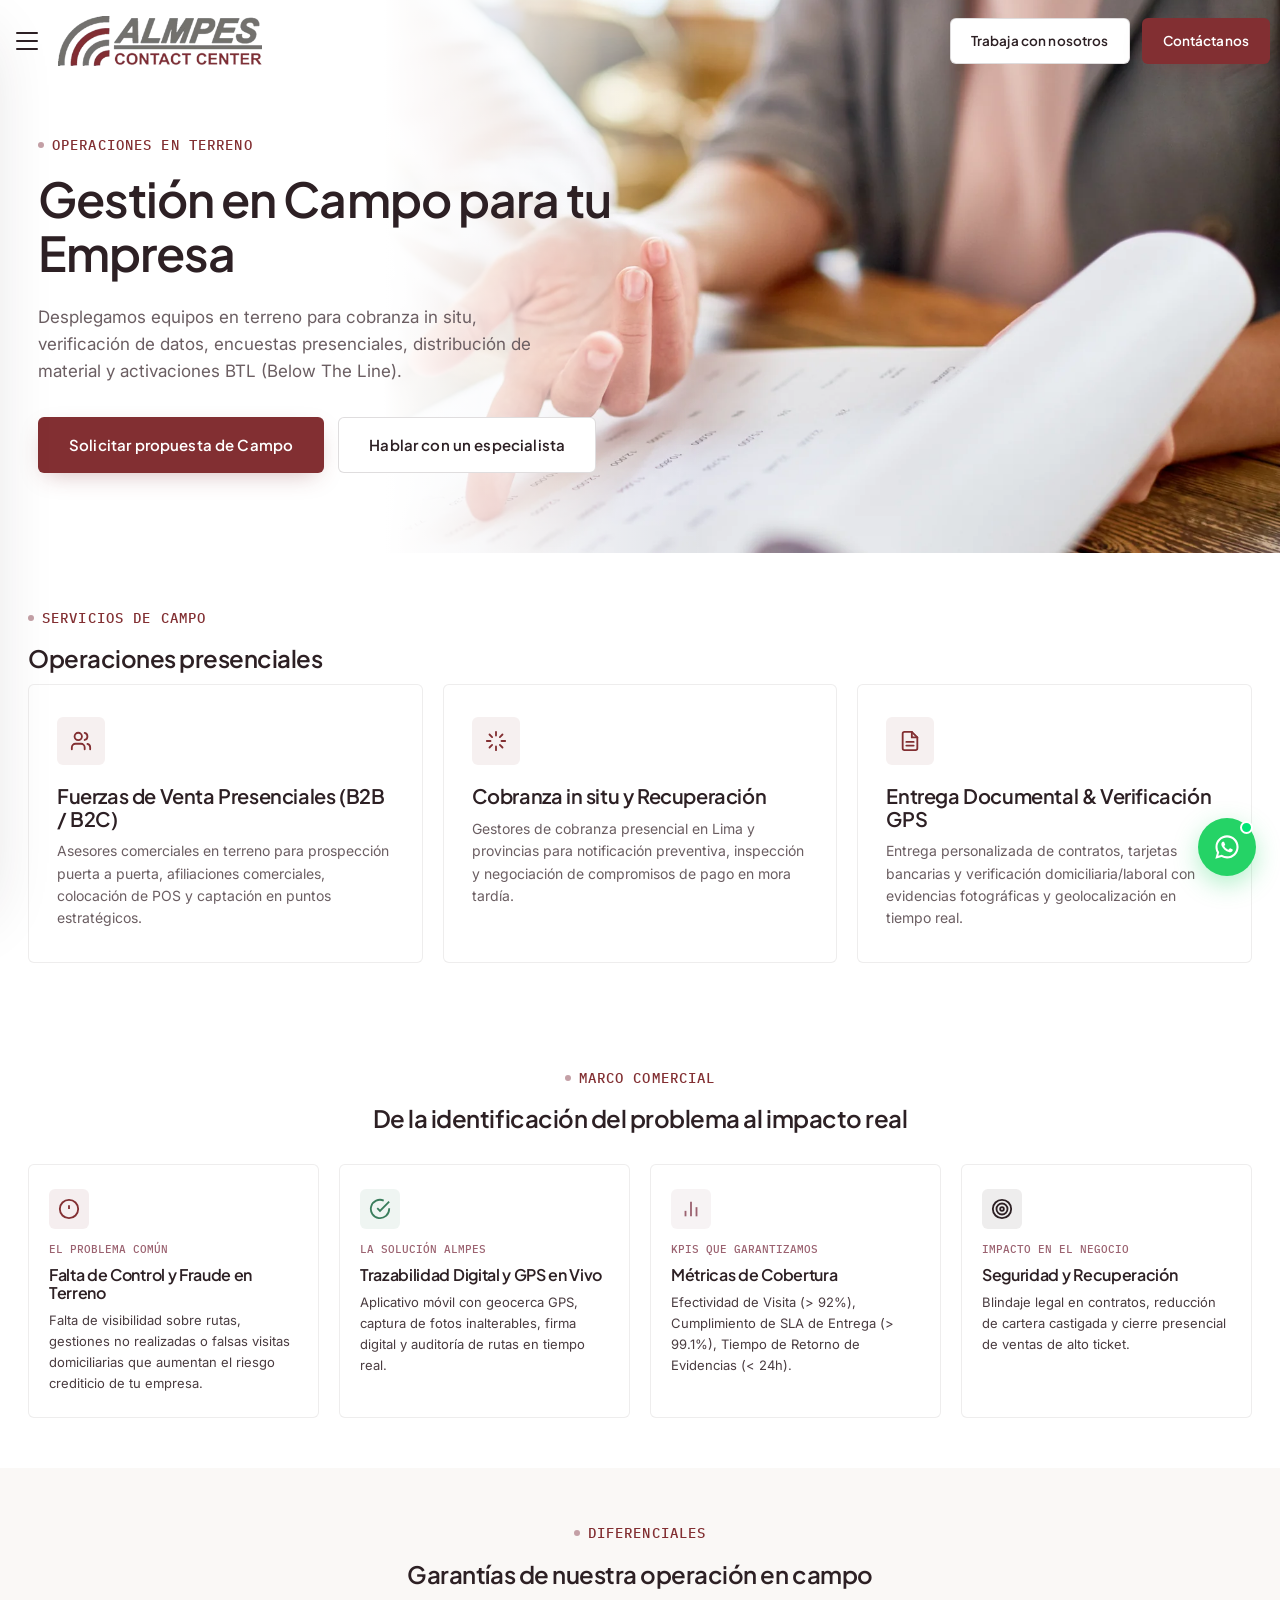
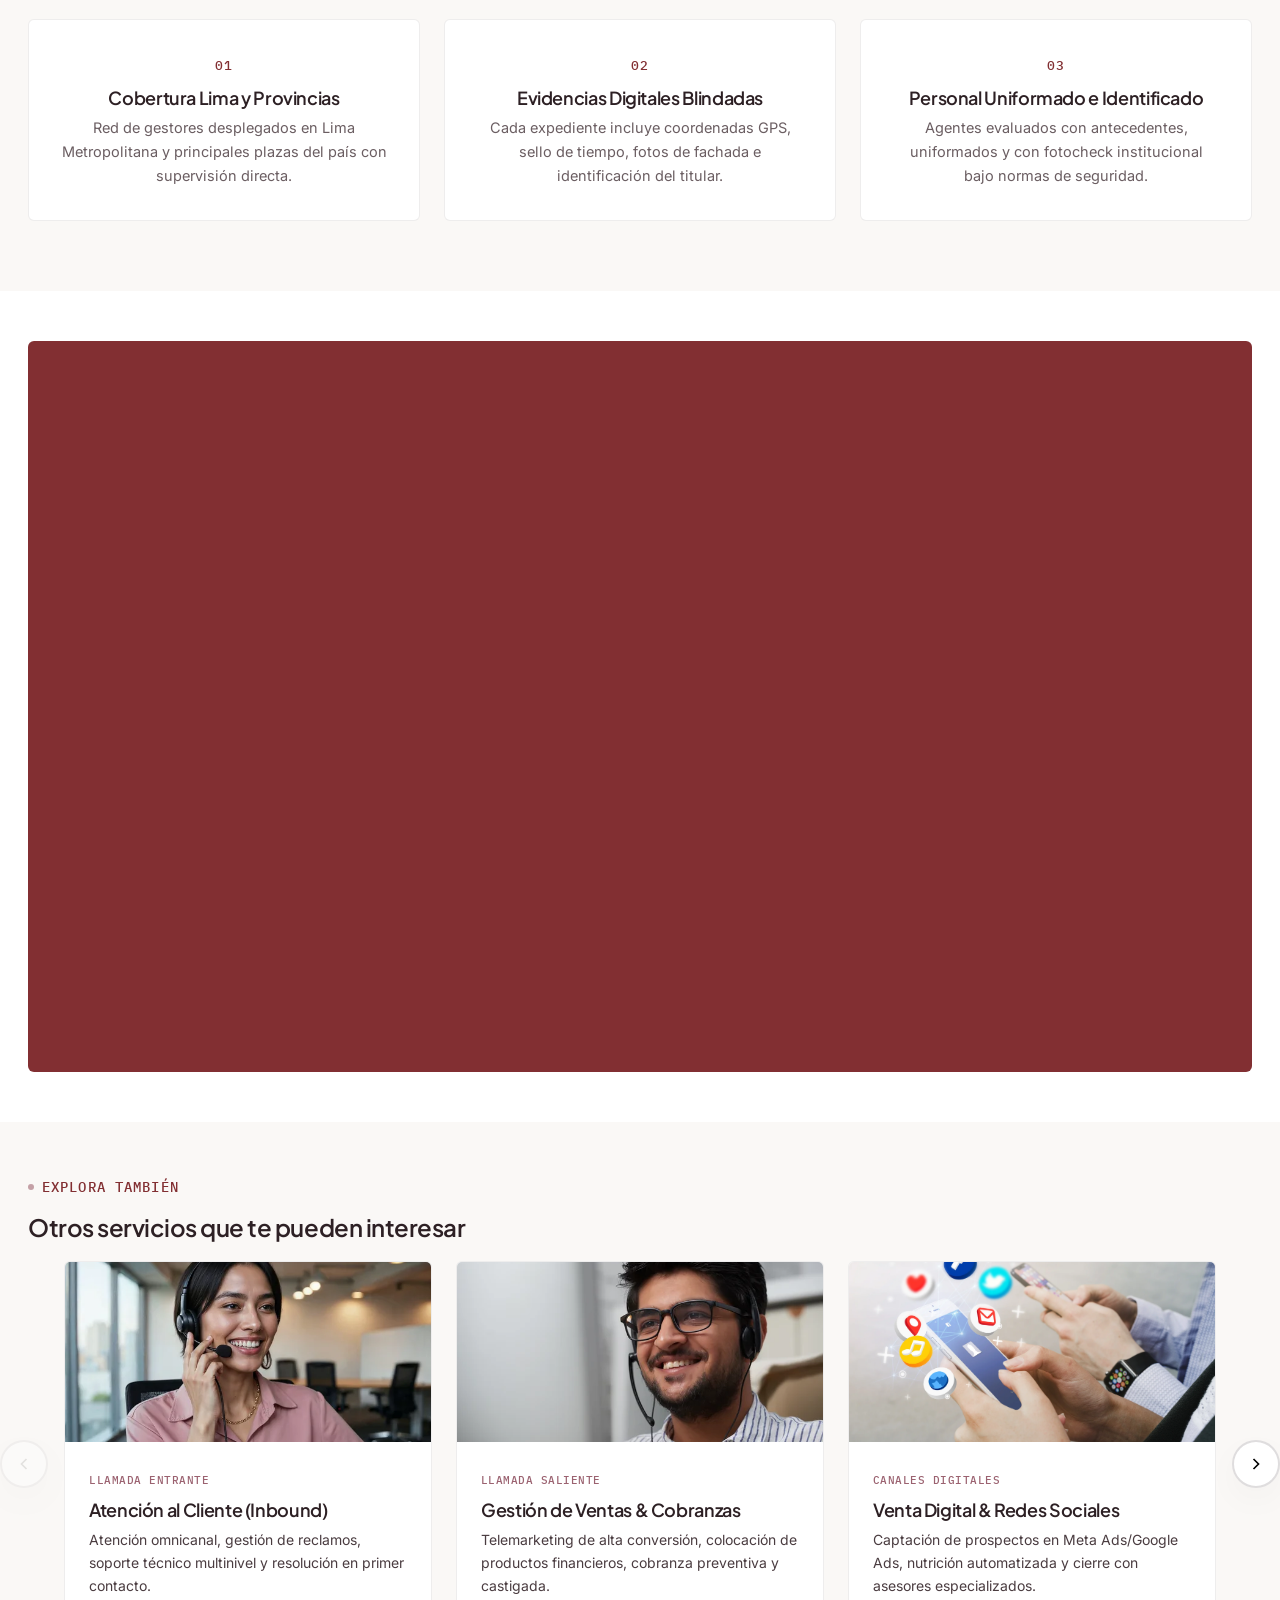
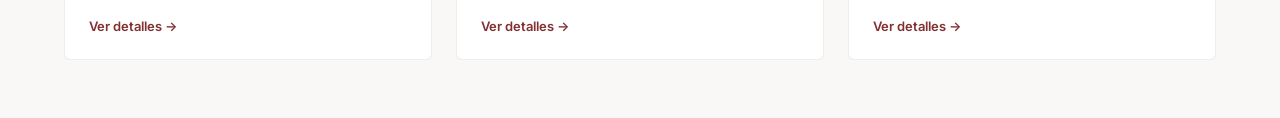
==== commit 4f656103: "security" ====
--- a/campo.html
+++ b/campo.html
@@ -375,25 +375,5 @@
 </a>
 
 <script src="js/main.js"></script>
-<script>
-(function(){
-  var c=document.querySelector('.svc-carousel-track');
-  if(!c)return;
-  var w=c.closest('.svc-carousel');
-  var p=w.querySelector('.svc-carousel-prev');
-  var n=w.querySelector('.svc-carousel-next');
-  var cards=c.querySelectorAll('.svc-other-card, .service-card');
-  function sw(){return cards[0]?cards[0].offsetWidth+24:300}
-  p.addEventListener('click',function(){c.scrollBy({left:-sw(),behavior:'smooth'})});
-  n.addEventListener('click',function(){c.scrollBy({left:sw(),behavior:'smooth'})});
-  function up(){
-    p.disabled=c.scrollLeft<=0;
-    n.disabled=c.scrollLeft>=c.scrollWidth-c.clientWidth-1;
-  }
-  c.addEventListener('scroll',up,{passive:true});
-  up();
-  window.addEventListener('resize',up);
-})();
-</script>
 </body>
 </html>
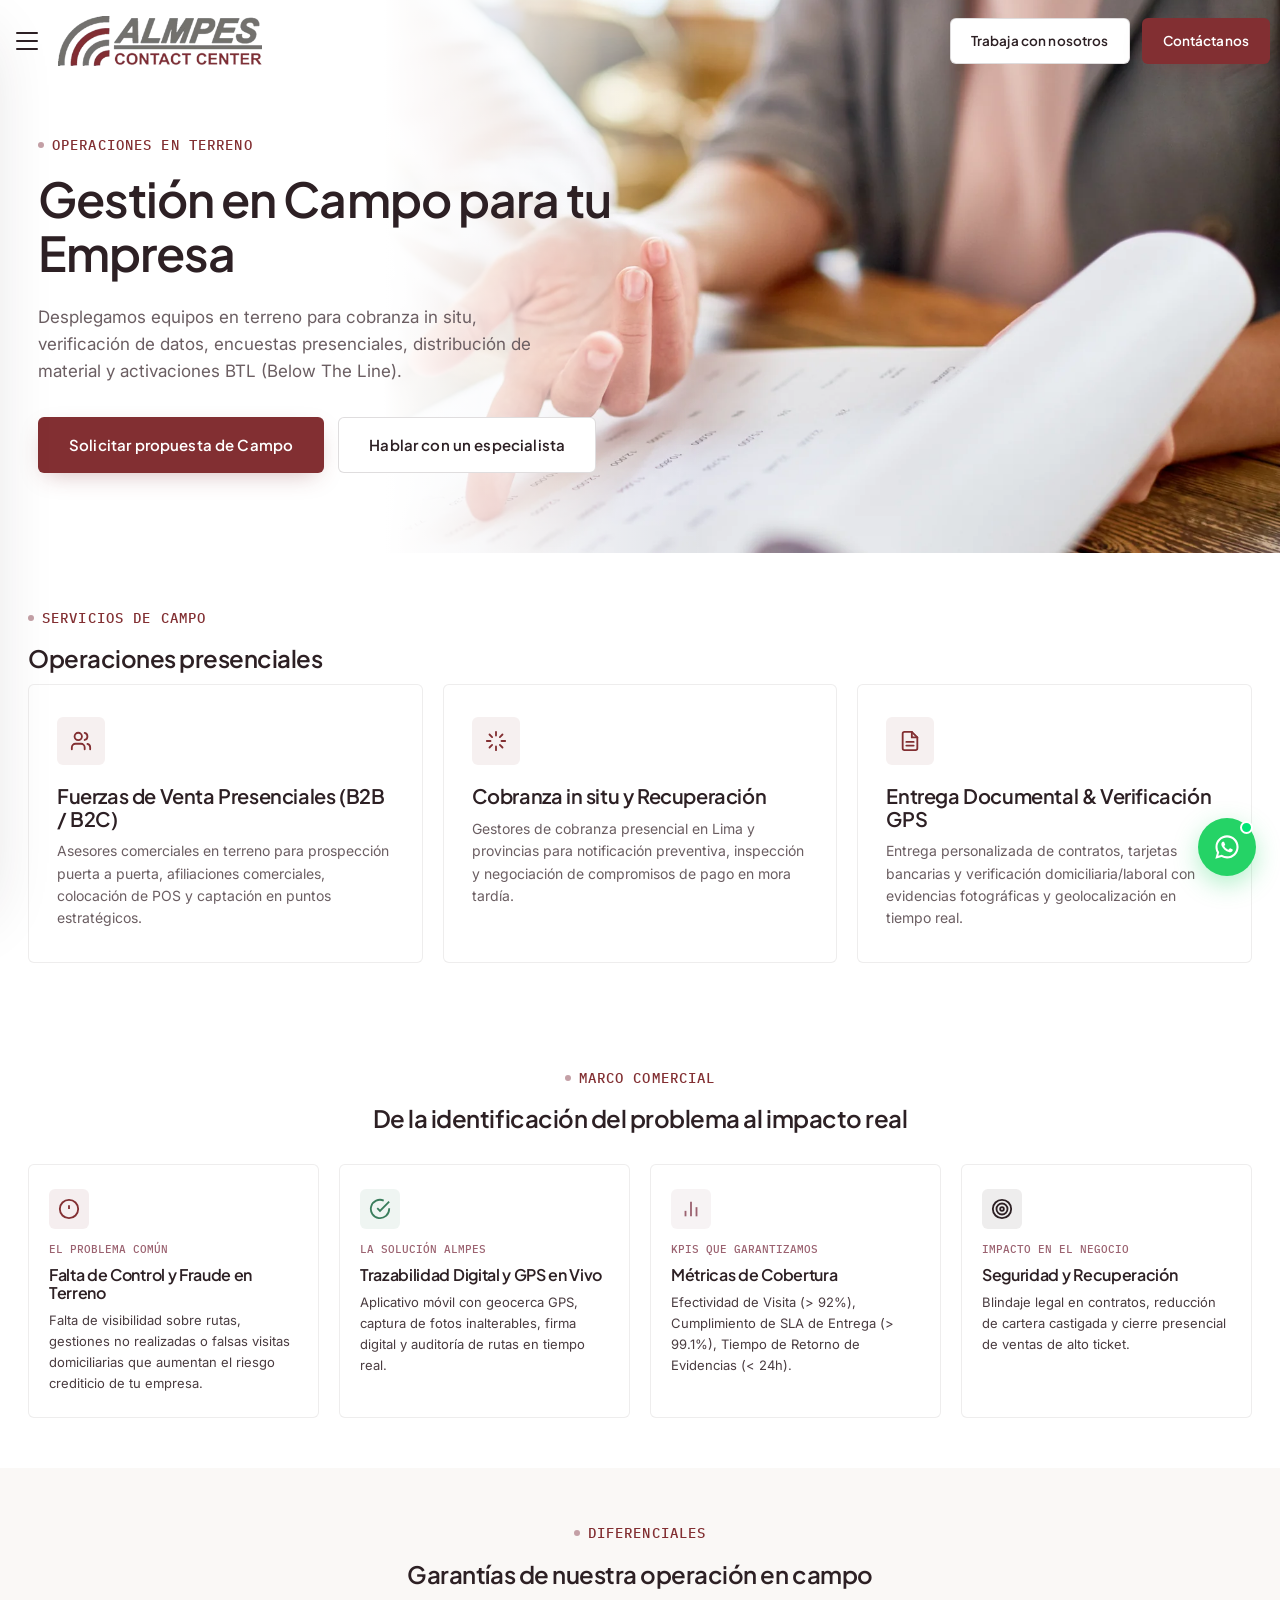
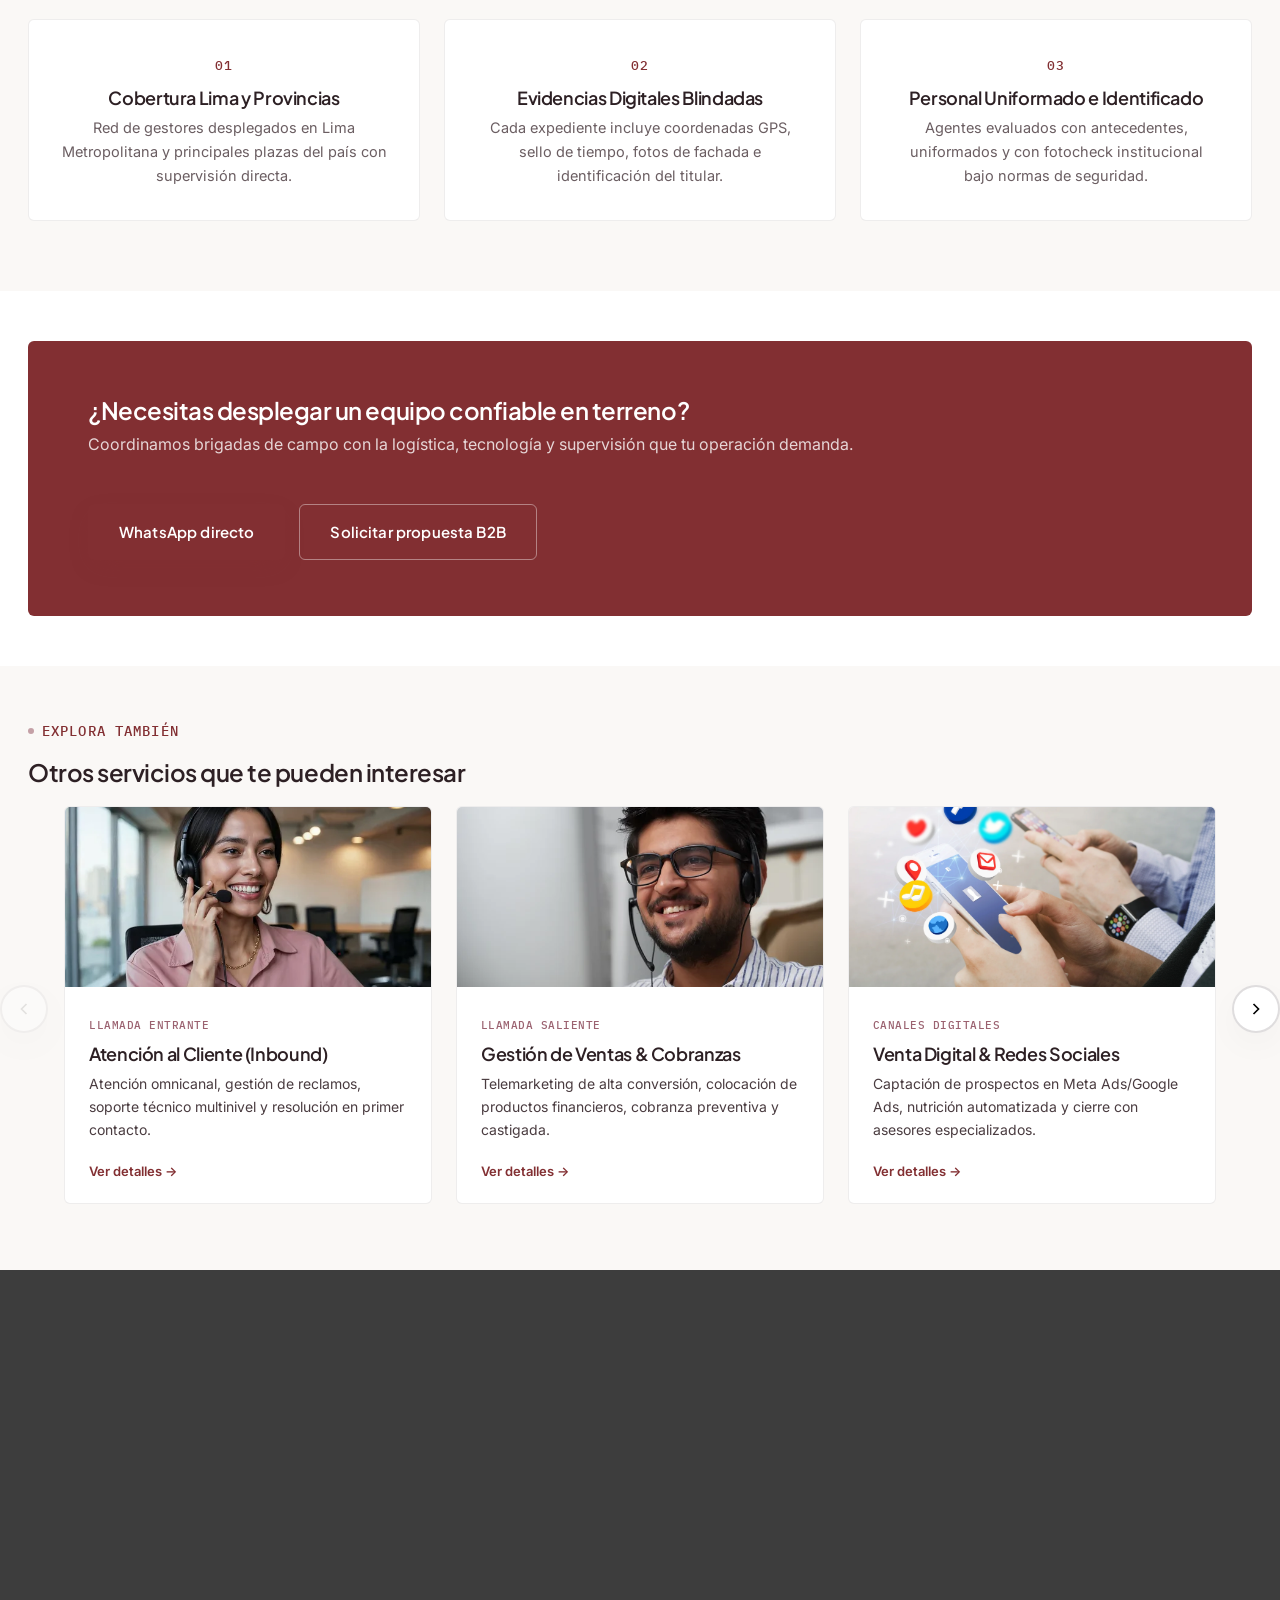
==== commit be2ff7a3: "loaders" ====
--- a/campo.html
+++ b/campo.html
@@ -55,7 +55,7 @@
   <div class="container nav-wrap">
     <button class="nav-toggle" aria-label="Abrir menú" aria-expanded="false" aria-controls="nav-drawer"><span></span><span></span><span></span></button>
     <a href="index.html" class="brand">
-      <img src="assets/logo-almpes.webp" alt="ALMPES Contact Center" width="346" height="85" loading="eager">
+      <img src="assets/logo-almpes.webp" alt="ALMPES Contact Center" width="346" height="85" loading="eager" decoding="async">
     </a>
     <div class="header-actions">
       <a href="trabaja.html" class="btn btn--ghost btn--sm">Trabaja con nosotros</a>
@@ -67,7 +67,7 @@
 <div class="nav-drawer" id="nav-drawer" aria-hidden="true">
   <div class="nav-drawer-head">
     <a href="index.html" class="brand">
-      <img src="assets/logo-almpes-white.webp" alt="ALMPES Contact Center" width="346" height="85" loading="eager">
+      <img src="assets/logo-almpes-white.webp" alt="ALMPES Contact Center" width="346" height="85" loading="eager" decoding="async">
     </a>
     <button class="nav-close" aria-label="Cerrar menú">
       <svg aria-hidden="true" focusable="false" width="24" height="24" viewBox="0 0 24 24" fill="none" stroke="currentColor" stroke-width="2" stroke-linecap="round" stroke-linejoin="round"><line x1="18" y1="6" x2="6" y2="18"/><line x1="6" y1="6" x2="18" y2="18"/></svg>
@@ -123,7 +123,7 @@
 <main>
 
 <section class="page-hero-sec" data-od-id="service-hero">
-  <img src="assets/img/campo-hero.webp" alt="" class="page-hero-sec-bg" width="2000" height="1333" aria-hidden="true">
+  <img src="assets/img/campo-hero.webp" alt="" class="page-hero-sec-bg" width="2000" height="1333" aria-hidden="true" decoding="async" loading="eager" fetchpriority="high">
   <div class="page-hero-sec-overlay"></div>
   <div class="container">
       <span class="eyebrow reveal">Operaciones en Terreno</span>
@@ -266,7 +266,7 @@
       </button>
       <div class="svc-carousel-track">
         <a href="inbound.html" class="svc-other-card">
-          <div class="svc-other-img"><img src="assets/img/svc-atencion-v2.webp" alt="Atención al cliente inbound" width="400" height="220" loading="lazy"></div>
+          <div class="svc-other-img"><img src="assets/img/svc-atencion-v2.webp" alt="Atención al cliente inbound" width="400" height="220" loading="lazy" decoding="async"></div>
           <div class="svc-other-body">
             <span class="svc-other-tag">Llamada Entrante</span>
             <h3>Atención al Cliente (Inbound)</h3>
@@ -275,7 +275,7 @@
           </div>
         </a>
         <a href="outbound.html" class="svc-other-card">
-          <div class="svc-other-img"><img src="assets/img/svc-ventas-v2.webp" alt="Ventas y cobranza outbound" width="400" height="220" loading="lazy"></div>
+          <div class="svc-other-img"><img src="assets/img/svc-ventas-v2.webp" alt="Ventas y cobranza outbound" width="400" height="220" loading="lazy" decoding="async"></div>
           <div class="svc-other-body">
             <span class="svc-other-tag">Llamada Saliente</span>
             <h3>Gestión de Ventas &amp; Cobranzas</h3>
@@ -284,7 +284,7 @@
           </div>
         </a>
         <a href="venta-digital.html" class="svc-other-card">
-          <div class="svc-other-img"><img src="assets/img/venta-digital-hero.webp" alt="Venta digital y redes sociales" width="400" height="220" loading="lazy"></div>
+          <div class="svc-other-img"><img src="assets/img/venta-digital-hero.webp" alt="Venta digital y redes sociales" width="400" height="220" loading="lazy" decoding="async"></div>
           <div class="svc-other-body">
             <span class="svc-other-tag">Canales Digitales</span>
             <h3>Venta Digital &amp; Redes Sociales</h3>
@@ -293,7 +293,7 @@
           </div>
         </a>
         <a href="consultoria.html" class="svc-other-card">
-          <div class="svc-other-img"><img src="assets/img/svc-consultoria-v2.webp" alt="Asesoría especializada" width="400" height="220" loading="lazy"></div>
+          <div class="svc-other-img"><img src="assets/img/svc-consultoria-v2.webp" alt="Asesoría especializada" width="400" height="220" loading="lazy" decoding="async"></div>
           <div class="svc-other-body">
             <span class="svc-other-tag">Estrategia Operacional</span>
             <h3>Asesoría Especializada</h3>
@@ -302,7 +302,7 @@
           </div>
         </a>
         <a href="hosting.html" class="svc-other-card">
-          <div class="svc-other-img"><img src="assets/img/svc-infra-v2.webp" alt="Infraestructura dedicada" width="400" height="220" loading="lazy"></div>
+          <div class="svc-other-img"><img src="assets/img/svc-infra-v2.webp" alt="Infraestructura dedicada" width="400" height="220" loading="lazy" decoding="async"></div>
           <div class="svc-other-body">
             <span class="svc-other-tag">Infraestructura TI</span>
             <h3>Infraestructura Dedicada</h3>
@@ -324,7 +324,7 @@
   <div class="container">
     <div class="footer-grid">
       <div class="footer-brand">
-        <img src="assets/logo-almpes.webp" alt="ALMPES Contact Center" width="346" height="85" loading="lazy">
+        <img src="assets/logo-almpes.webp" alt="ALMPES Contact Center" width="346" height="85" loading="lazy" decoding="async">
         <p>Empresa especializada en soluciones BPO, Contact Center, ventas omnicanal y tecnología para empresas líderes en Perú.</p>
         <div class="social-links">
           <a href="https://facebook.com/almpes/" target="_blank" rel="noopener" aria-label="Facebook">
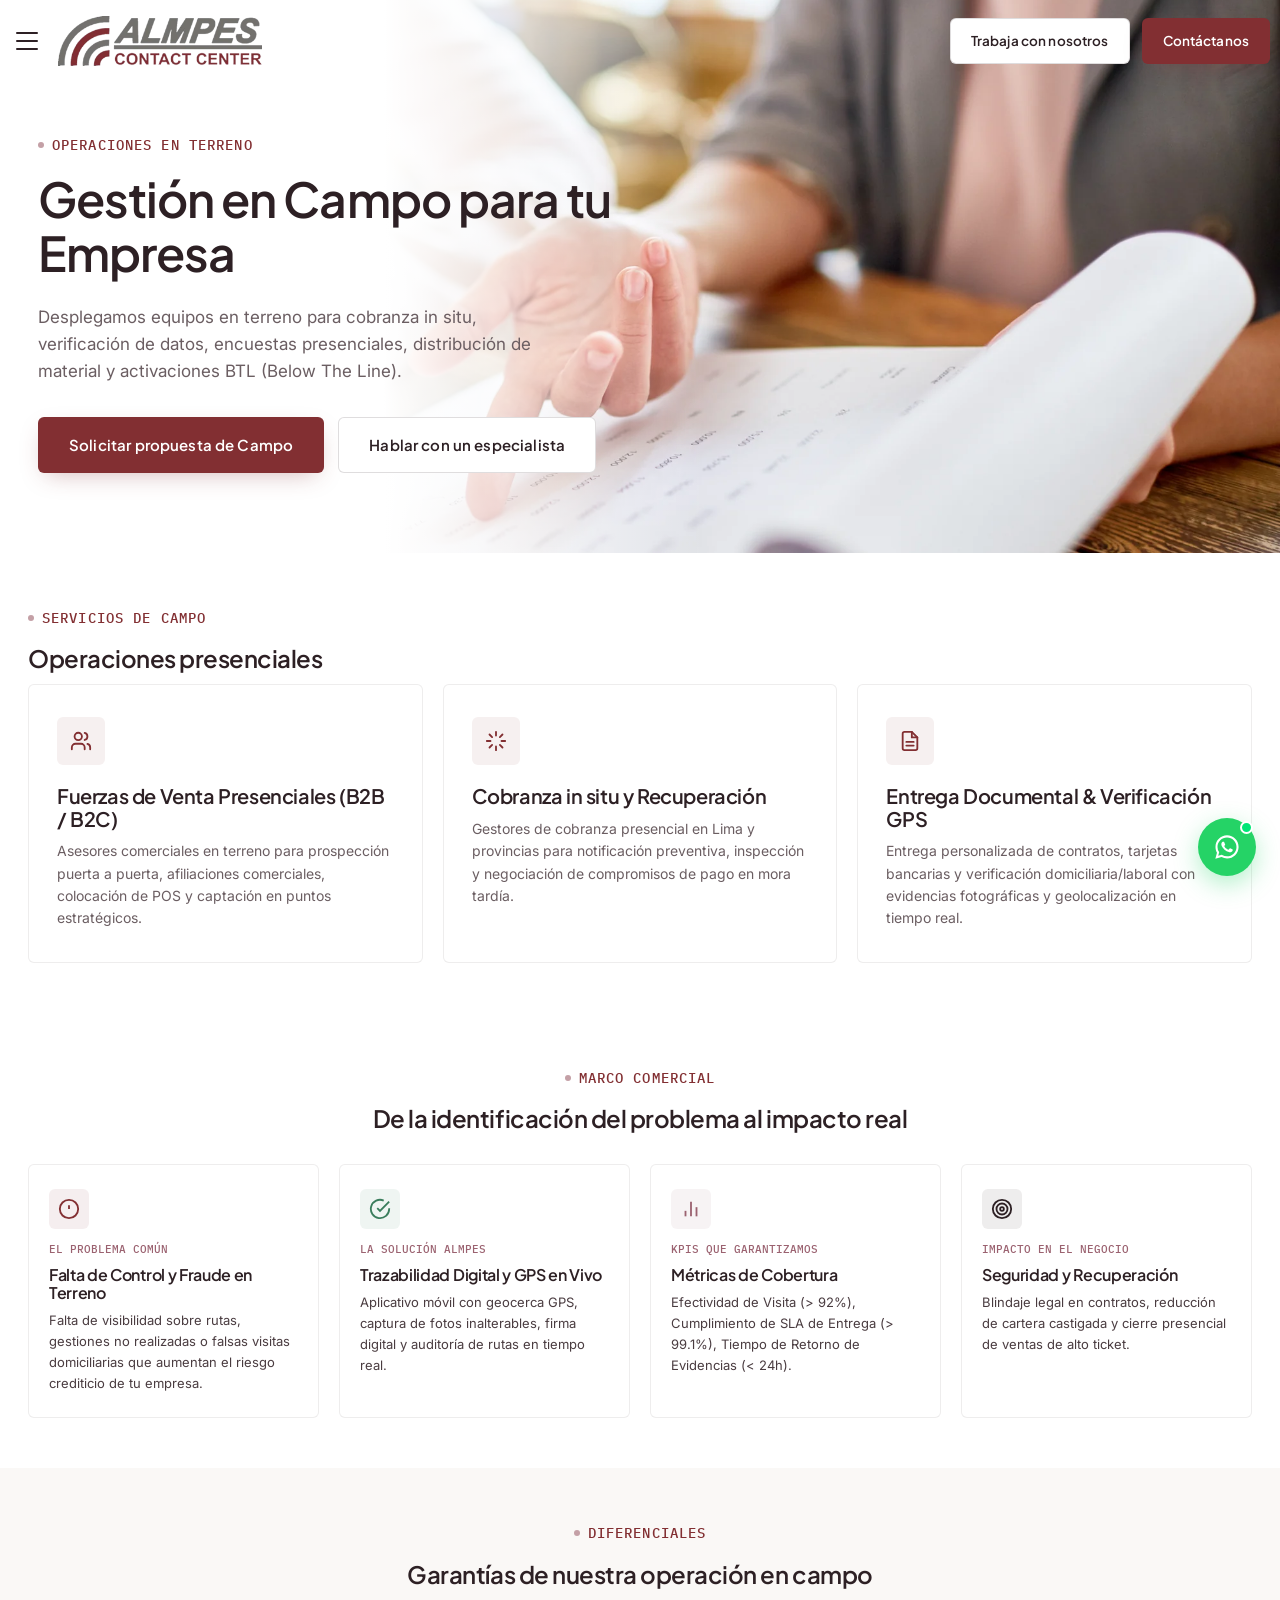
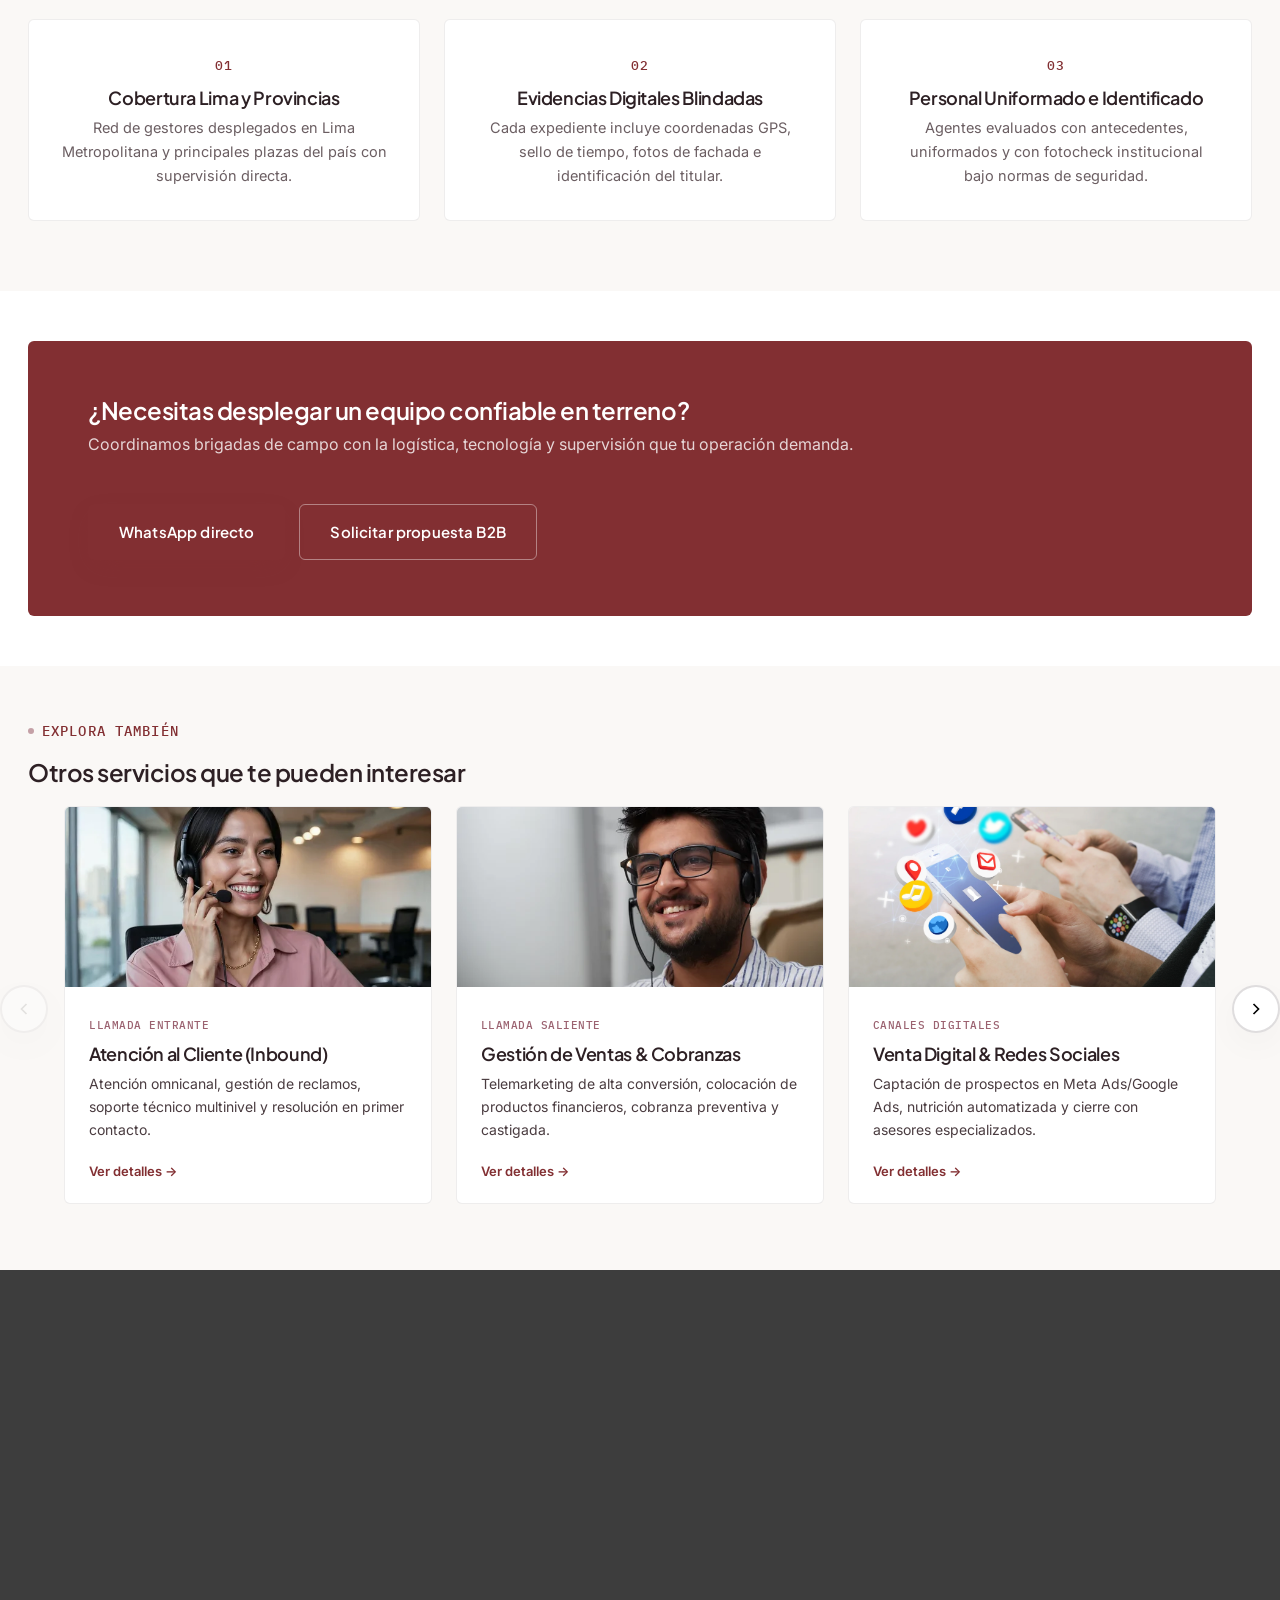
==== commit 25b0977a: "speedinsigths" ====
--- a/campo.html
+++ b/campo.html
@@ -10,7 +10,8 @@
 <link rel="stylesheet" href="css/styles.css">
 <link rel="preconnect" href="https://fonts.googleapis.com">
 <link rel="preconnect" href="https://fonts.gstatic.com" crossorigin>
-<link href="https://fonts.googleapis.com/css2?family=Plus+Jakarta+Sans:ital,wght@0,400;0,500;0,600;0,700;1,400&family=Inter:wght@400;500;600;700&family=IBM+Plex+Mono:wght@400;500&display=swap" rel="stylesheet">
+<link href="https://fonts.googleapis.com/css2?family=Plus+Jakarta+Sans:ital,wght@0,400;0,500;0,600;0,700;1,400&family=Inter:wght@400;500;600;700&family=IBM+Plex+Mono:wght@400;500&display=swap" rel="stylesheet" media="print">
+<noscript><link href="https://fonts.googleapis.com/css2?family=Plus+Jakarta+Sans:ital,wght@0,400;0,500;0,600;0,700;1,400&family=Inter:wght@400;500;600;700&family=IBM+Plex+Mono:wght@400;500&display=swap" rel="stylesheet"></noscript>
 <meta property="og:type" content="website">
 <meta property="og:site_name" content="ALMPES Contact Center">
 <meta property="og:locale" content="es_PE">
@@ -64,7 +65,7 @@
   </div>
 </header>
 
-<div class="nav-drawer" id="nav-drawer" aria-hidden="true">
+<div class="nav-drawer" id="nav-drawer" aria-hidden="true" inert>
   <div class="nav-drawer-head">
     <a href="index.html" class="brand">
       <img src="assets/logo-almpes-white.webp" alt="ALMPES Contact Center" width="346" height="85" loading="eager" decoding="async">
--- a/css/styles.css
+++ b/css/styles.css
@@ -265,11 +265,16 @@
   background:linear-gradient(180deg, #5A1C1F 0%, #7A2A2D 40%, #822F32 100%);
   box-shadow:var(--shadow-lg);
   transform:translateX(-100%);
-  transition:transform .4s var(--ease);
+  visibility:hidden;
+  transition:transform .4s var(--ease), visibility 0s linear .4s;
   display:flex; flex-direction:column;
   overflow-y:auto; -webkit-overflow-scrolling:touch;
 }
-.nav-drawer.open{ transform:translateX(0); }
+.nav-drawer.open{
+  transform:translateX(0);
+  visibility:visible;
+  transition:transform .4s var(--ease), visibility 0s;
+}
 .nav-drawer-head{
   display:flex; align-items:center; justify-content:center;
   padding:20px 24px; position:relative;
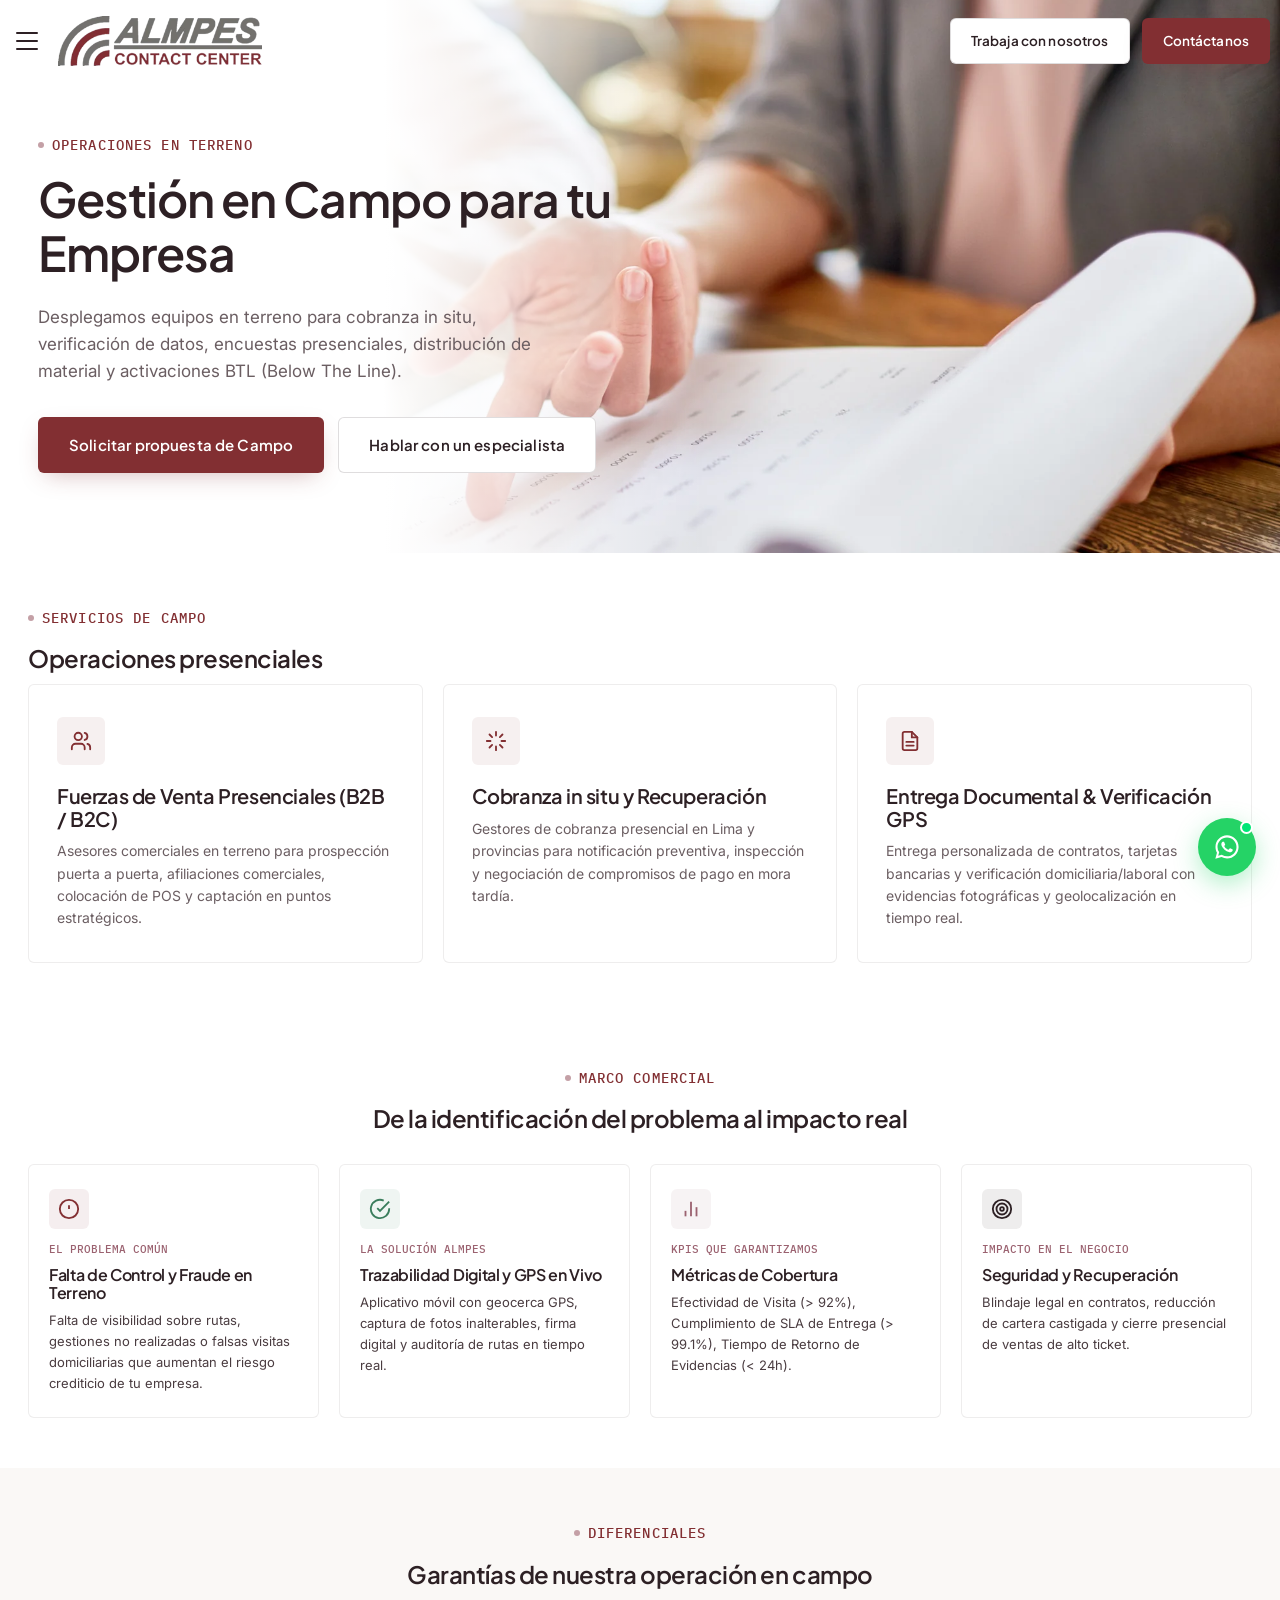
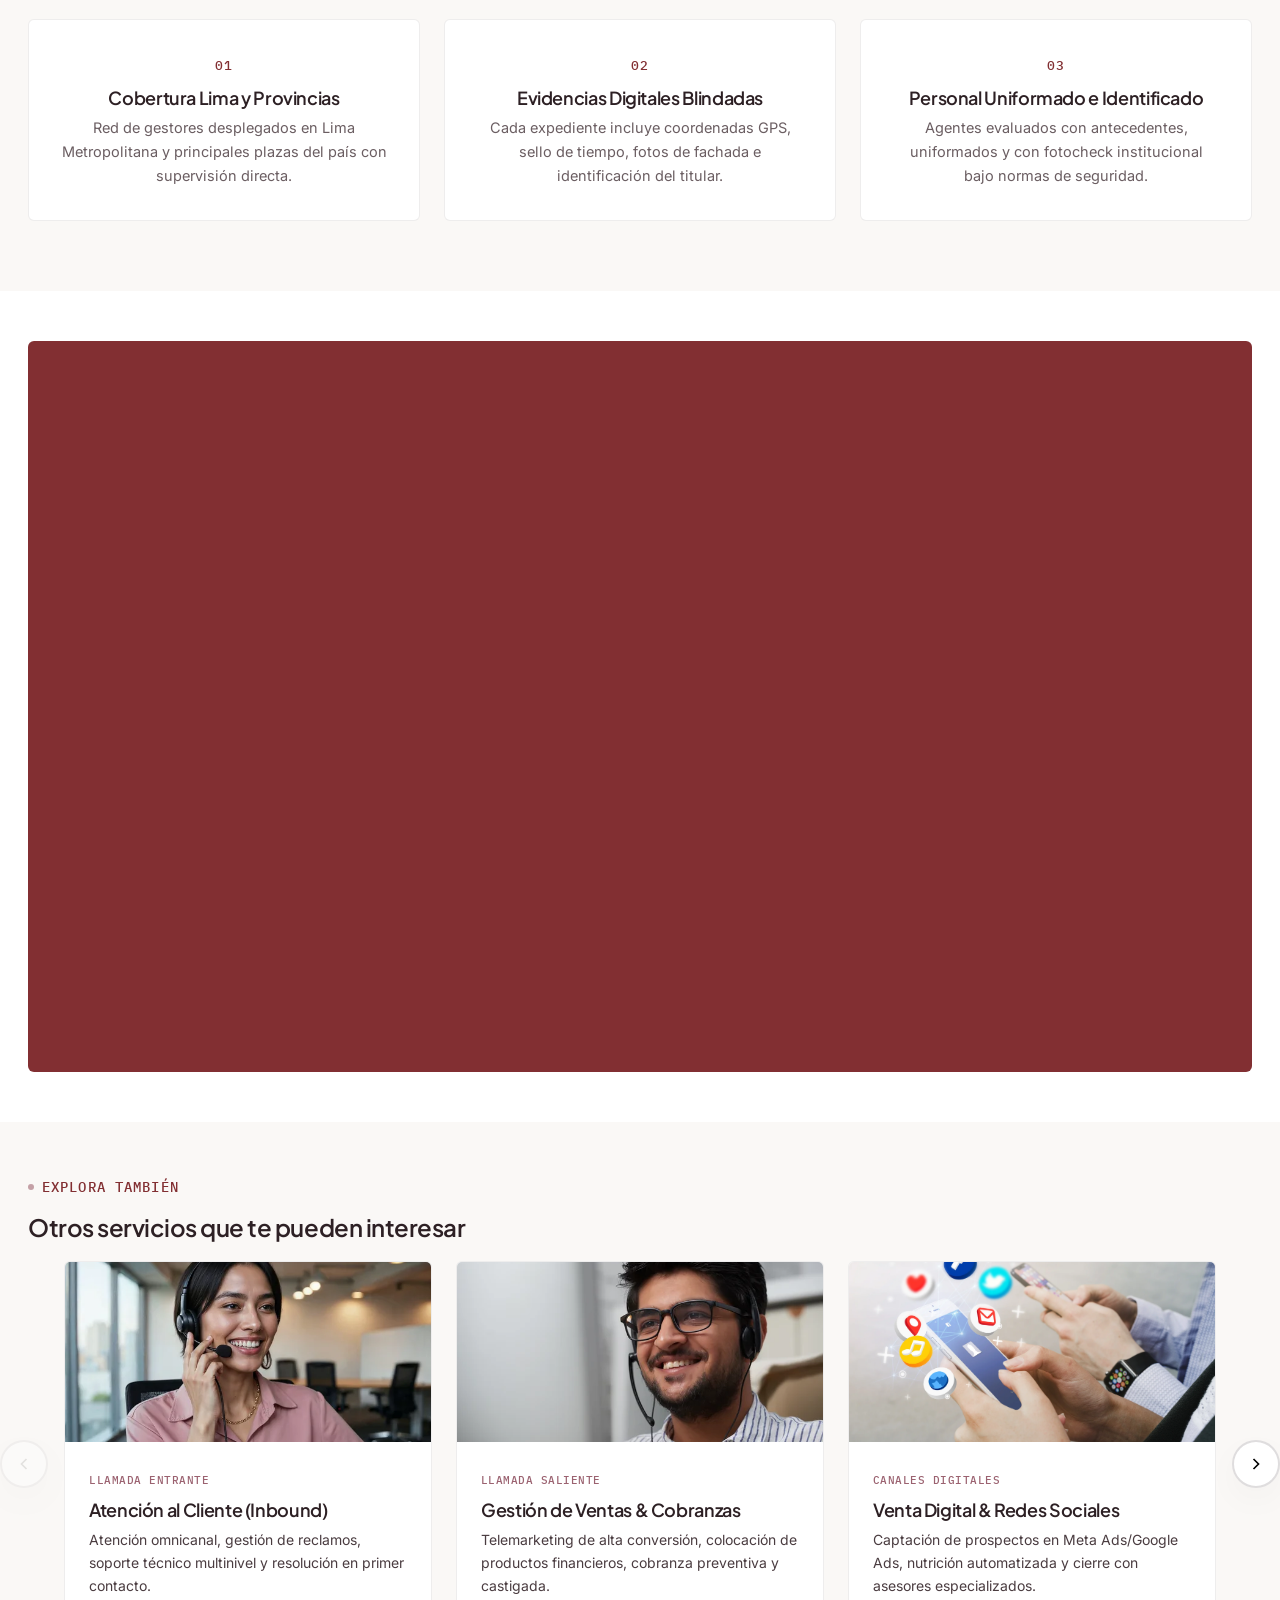
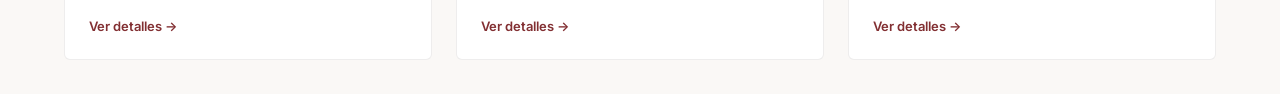
==== commit c602d999: "accesibilidad" ====
--- a/campo.html
+++ b/campo.html
@@ -183,7 +183,7 @@
           <svg aria-hidden="true" focusable="false" width="22" height="22" viewBox="0 0 24 24" fill="none" stroke="currentColor" stroke-width="2"><circle cx="12" cy="12" r="10"/><line x1="12" y1="8" x2="12" y2="12"/><line x1="12" y1="16" x2="12.01" y2="16"/></svg>
         </div>
         <span class="svc-framework-tag">El Problema Común</span>
-        <h4>Falta de Control y Fraude en Terreno</h4>
+        <h3>Falta de Control y Fraude en Terreno</h3>
         <p>Falta de visibilidad sobre rutas, gestiones no realizadas o falsas visitas domiciliarias que aumentan el riesgo crediticio de tu empresa.</p>
       </div>
       <div class="svc-framework-card">
@@ -191,7 +191,7 @@
           <svg aria-hidden="true" focusable="false" width="22" height="22" viewBox="0 0 24 24" fill="none" stroke="currentColor" stroke-width="2"><path d="M22 11.08V12a10 10 0 1 1-5.93-9.14"/><polyline points="22 4 12 14.01 9 11.01"/></svg>
         </div>
         <span class="svc-framework-tag">La Solución ALMPES</span>
-        <h4>Trazabilidad Digital y GPS en Vivo</h4>
+        <h3>Trazabilidad Digital y GPS en Vivo</h3>
         <p>Aplicativo móvil con geocerca GPS, captura de fotos inalterables, firma digital y auditoría de rutas en tiempo real.</p>
       </div>
       <div class="svc-framework-card">
@@ -199,7 +199,7 @@
           <svg aria-hidden="true" focusable="false" width="22" height="22" viewBox="0 0 24 24" fill="none" stroke="currentColor" stroke-width="2"><path d="M18 20V10"/><path d="M12 20V4"/><path d="M6 20v-6"/></svg>
         </div>
         <span class="svc-framework-tag">KPIs que Garantizamos</span>
-        <h4>Métricas de Cobertura</h4>
+        <h3>Métricas de Cobertura</h3>
         <p>Efectividad de Visita (&gt; 92%), Cumplimiento de SLA de Entrega (&gt; 99.1%), Tiempo de Retorno de Evidencias (&lt; 24h).</p>
       </div>
       <div class="svc-framework-card">
@@ -207,7 +207,7 @@
           <svg aria-hidden="true" focusable="false" width="22" height="22" viewBox="0 0 24 24" fill="none" stroke="currentColor" stroke-width="2"><circle cx="12" cy="12" r="10"/><circle cx="12" cy="12" r="6"/><circle cx="12" cy="12" r="2"/></svg>
         </div>
         <span class="svc-framework-tag">Impacto en el Negocio</span>
-        <h4>Seguridad y Recuperación</h4>
+        <h3>Seguridad y Recuperación</h3>
         <p>Blindaje legal en contratos, reducción de cartera castigada y cierre presencial de ventas de alto ticket.</p>
       </div>
     </div>
@@ -223,17 +223,17 @@
     <div class="why-grid">
       <div class="why-item reveal reveal-left">
         <span class="num">01</span>
-        <h4>Cobertura Lima y Provincias</h4>
+        <h3>Cobertura Lima y Provincias</h3>
         <p>Red de gestores desplegados en Lima Metropolitana y principales plazas del país con supervisión directa.</p>
       </div>
       <div class="why-item reveal reveal-delay-1">
         <span class="num">02</span>
-        <h4>Evidencias Digitales Blindadas</h4>
+        <h3>Evidencias Digitales Blindadas</h3>
         <p>Cada expediente incluye coordenadas GPS, sello de tiempo, fotos de fachada e identificación del titular.</p>
       </div>
       <div class="why-item reveal reveal-delay-2 reveal-right">
         <span class="num">03</span>
-        <h4>Personal Uniformado e Identificado</h4>
+        <h3>Personal Uniformado e Identificado</h3>
         <p>Agentes evaluados con antecedentes, uniformados y con fotocheck institucional bajo normas de seguridad.</p>
       </div>
     </div>
@@ -343,7 +343,7 @@
         </div>
       </div>
       <div>
-        <h5>Enlaces</h5>
+        <h3>Enlaces</h3>
         <ul>
           <li><a href="index.html">Inicio</a></li>
           <li><a href="nosotros.html">Nosotros</a></li>
@@ -354,7 +354,7 @@
         </ul>
       </div>
       <div>
-        <h5>Contacto</h5>
+        <h3>Contacto</h3>
         <ul>
           <li><a href="tel:+5117481008">(01) 748-1008</a></li>
           <li><a href="tel:+51914104466">914 104 466</a></li>
--- a/css/styles.css
+++ b/css/styles.css
@@ -602,7 +602,7 @@
   font-family:var(--font-mono); color:var(--accent); font-size:13px;
   letter-spacing:0.04em; font-weight:500;
 }
-.why-item h4{ margin:10px 0 8px; font-size:18px; }
+.why-item h3{ margin:10px 0 8px; font-size:18px; }
 .why-item p{ color:var(--muted); font-size:14.5px; margin:0; line-height:1.65; }
 
 /* ── Clients carousel ── */
@@ -872,7 +872,7 @@
   display:flex; align-items:center; justify-content:center;
   margin-bottom:20px; flex-shrink:0;
 }
-.process-step h4{ font-size:17px; margin-bottom:8px; }
+.process-step h3{ font-size:17px; margin-bottom:8px; }
 .process-step p{ font-size:14px; margin:0; line-height:1.65; color:var(--muted); flex:1; }
 .process-flow .process-step:nth-child(1){ transition-delay:0s; }
 .process-flow .process-step:nth-child(3){ transition-delay:.15s; }
@@ -901,7 +901,7 @@
   transition:all .25s ease;
 }
 .social-links a:hover{ background:rgba(255,255,255,0.15); color:var(--white); }
-.site-footer h5{
+.site-footer h3{
   font-family:var(--font-mono); font-size:11px; letter-spacing:.08em;
   text-transform:uppercase; color:#fff; margin-bottom:18px; font-weight:700;
 }
@@ -1216,7 +1216,7 @@
   .hero-badges-title{ font-size:13px; }
   .service-card .tag{ font-size:12px; }
   .step-circle{ width:40px; height:40px; font-size:13px; }
-  .site-footer h5{ font-size:12px; }
+  .site-footer h3{ font-size:12px; }
   .cert-body{ font-size:12px; }
   .hero-badge-text span{ font-size:12px; }
   .mockup-stat-box span{ font-size:12px; }
@@ -1648,7 +1648,7 @@
   justify-content: center;
   flex-shrink: 0;
 }
-.tech-feature-text h4 {
+.tech-feature-text h3 {
   font-size: 1.05rem;
   margin-bottom: 4px;
 }
@@ -1950,7 +1950,7 @@
   color: var(--fg);
   line-height: 1.25;
 }
-.case-card h4 {
+.case-card h3 {
   font-size: 16.5px;
   margin-bottom: 10px;
 }
@@ -2400,7 +2400,7 @@
   background: rgba(155, 98, 112, 0.1);
   color: var(--rose);
 }
-.mv-hero-card h3 {
+.mv-hero-card h2 {
   font-size: 24px;
   margin-bottom: 14px;
 }
@@ -2435,7 +2435,7 @@
   color: var(--rose);
   margin-bottom: 8px;
 }
-.svc-framework-card h4 {
+.svc-framework-card h3 {
   font-size: 16px;
   margin-bottom: 8px;
 }
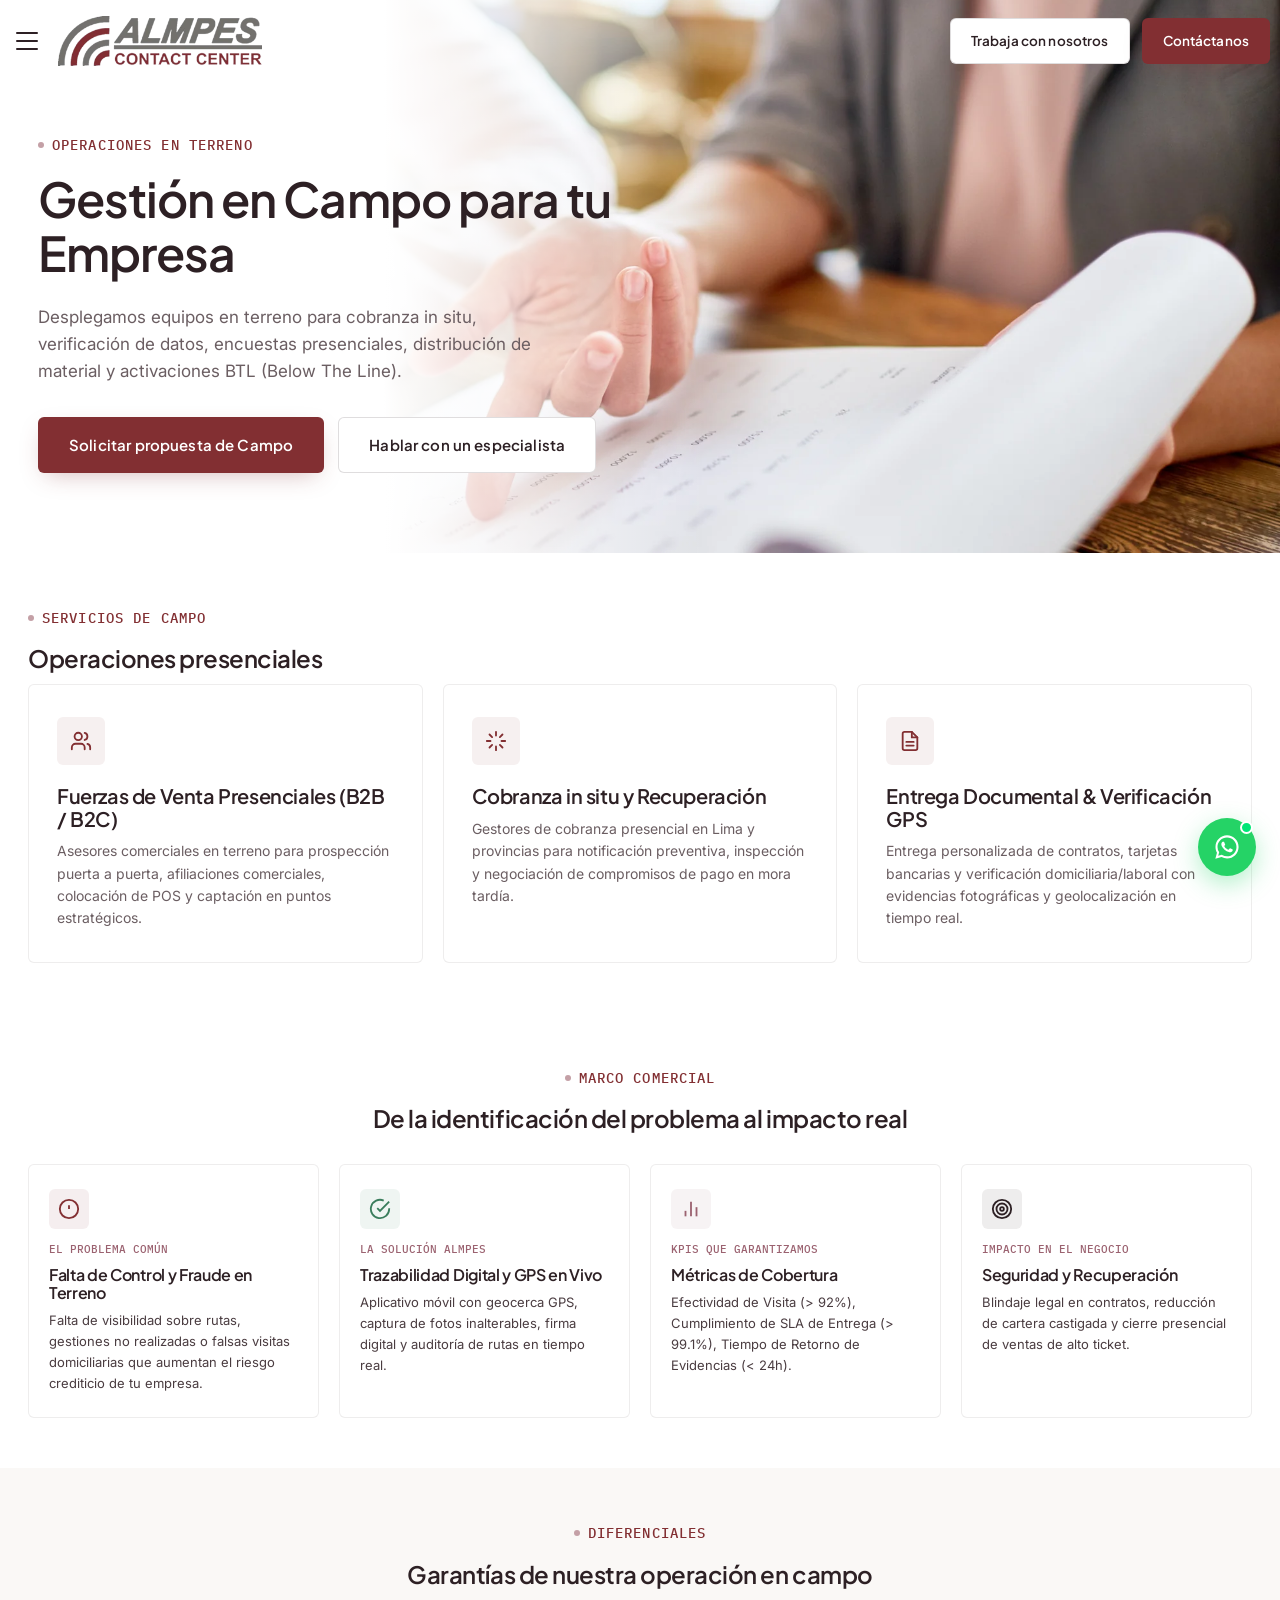
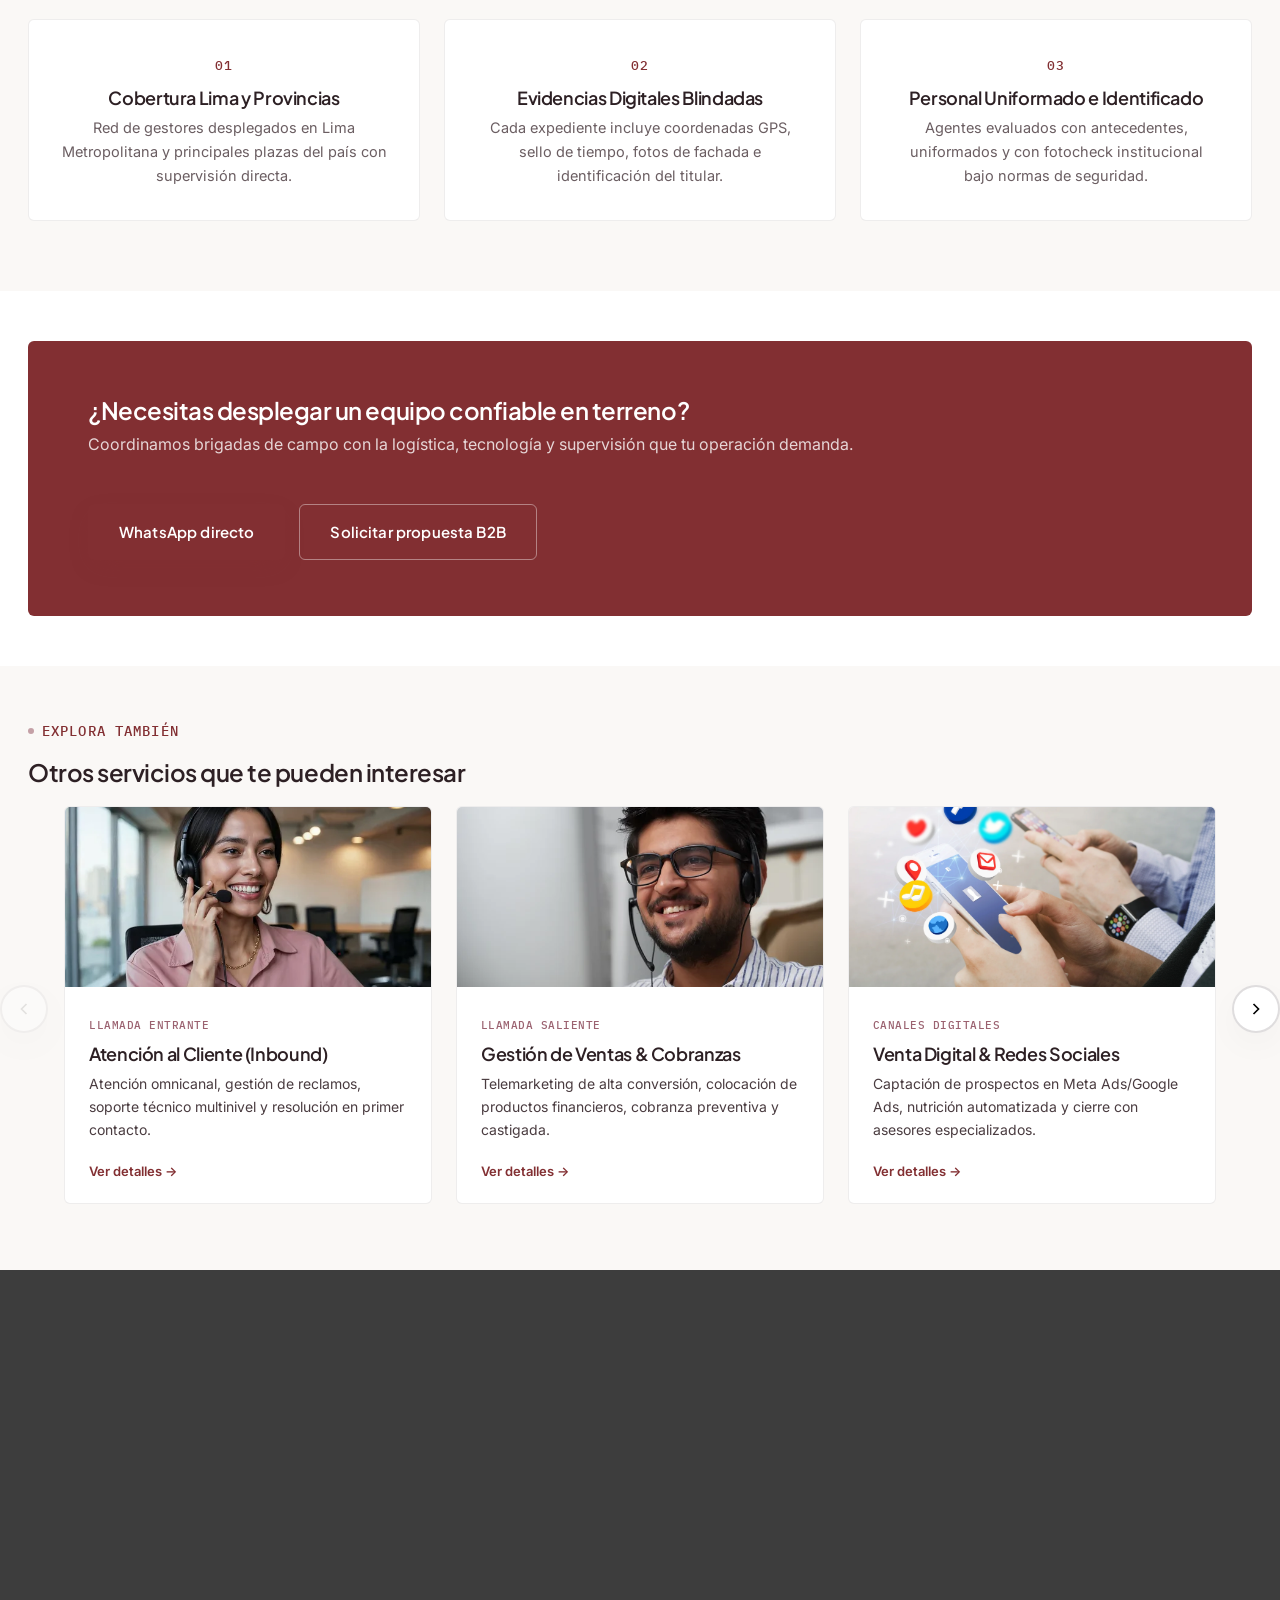
==== commit f2611a32: "htaccess" ====
--- a/campo.html
+++ b/campo.html
@@ -351,6 +351,7 @@
           <li><a href="preguntas-frecuentes.html">Preguntas Frecuentes</a></li>
           <li><a href="trabaja.html">Trabaja con nosotros</a></li>
           <li><a href="contacto.html">Contáctanos</a></li>
+          <li><a href="politica-privacidad.html">Política de Privacidad</a></li>
         </ul>
       </div>
       <div>
--- a/css/styles.css
+++ b/css/styles.css
@@ -465,7 +465,7 @@
 
 /* ── Hero parallax opacity on scroll ── */
 .hero-text-stack.hero-text-stack--faded{
-  opacity:.72;
+  opacity:1;
 }
 
 .hero-ctas{ display:flex; gap:14px; margin-top:32px; flex-wrap:wrap; }
@@ -911,7 +911,7 @@
 .footer-bottom{
   border-top:1px solid rgba(255,255,255,0.1); padding-top:24px;
   display:flex; justify-content:space-between; font-size:12px;
-  color:rgba(255,255,255,0.35); flex-wrap:wrap; gap:10px;
+  color:rgba(255,255,255,0.65); flex-wrap:wrap; gap:10px;
 }
 
 /* ── WhatsApp float ── */
@@ -1270,7 +1270,7 @@
   font-size: 12.5px;
   text-transform: uppercase;
   letter-spacing: 0.08em;
-  color: var(--muted-lt);
+  color: var(--muted);
   margin-bottom: 14px;
   display: flex;
   align-items: center;
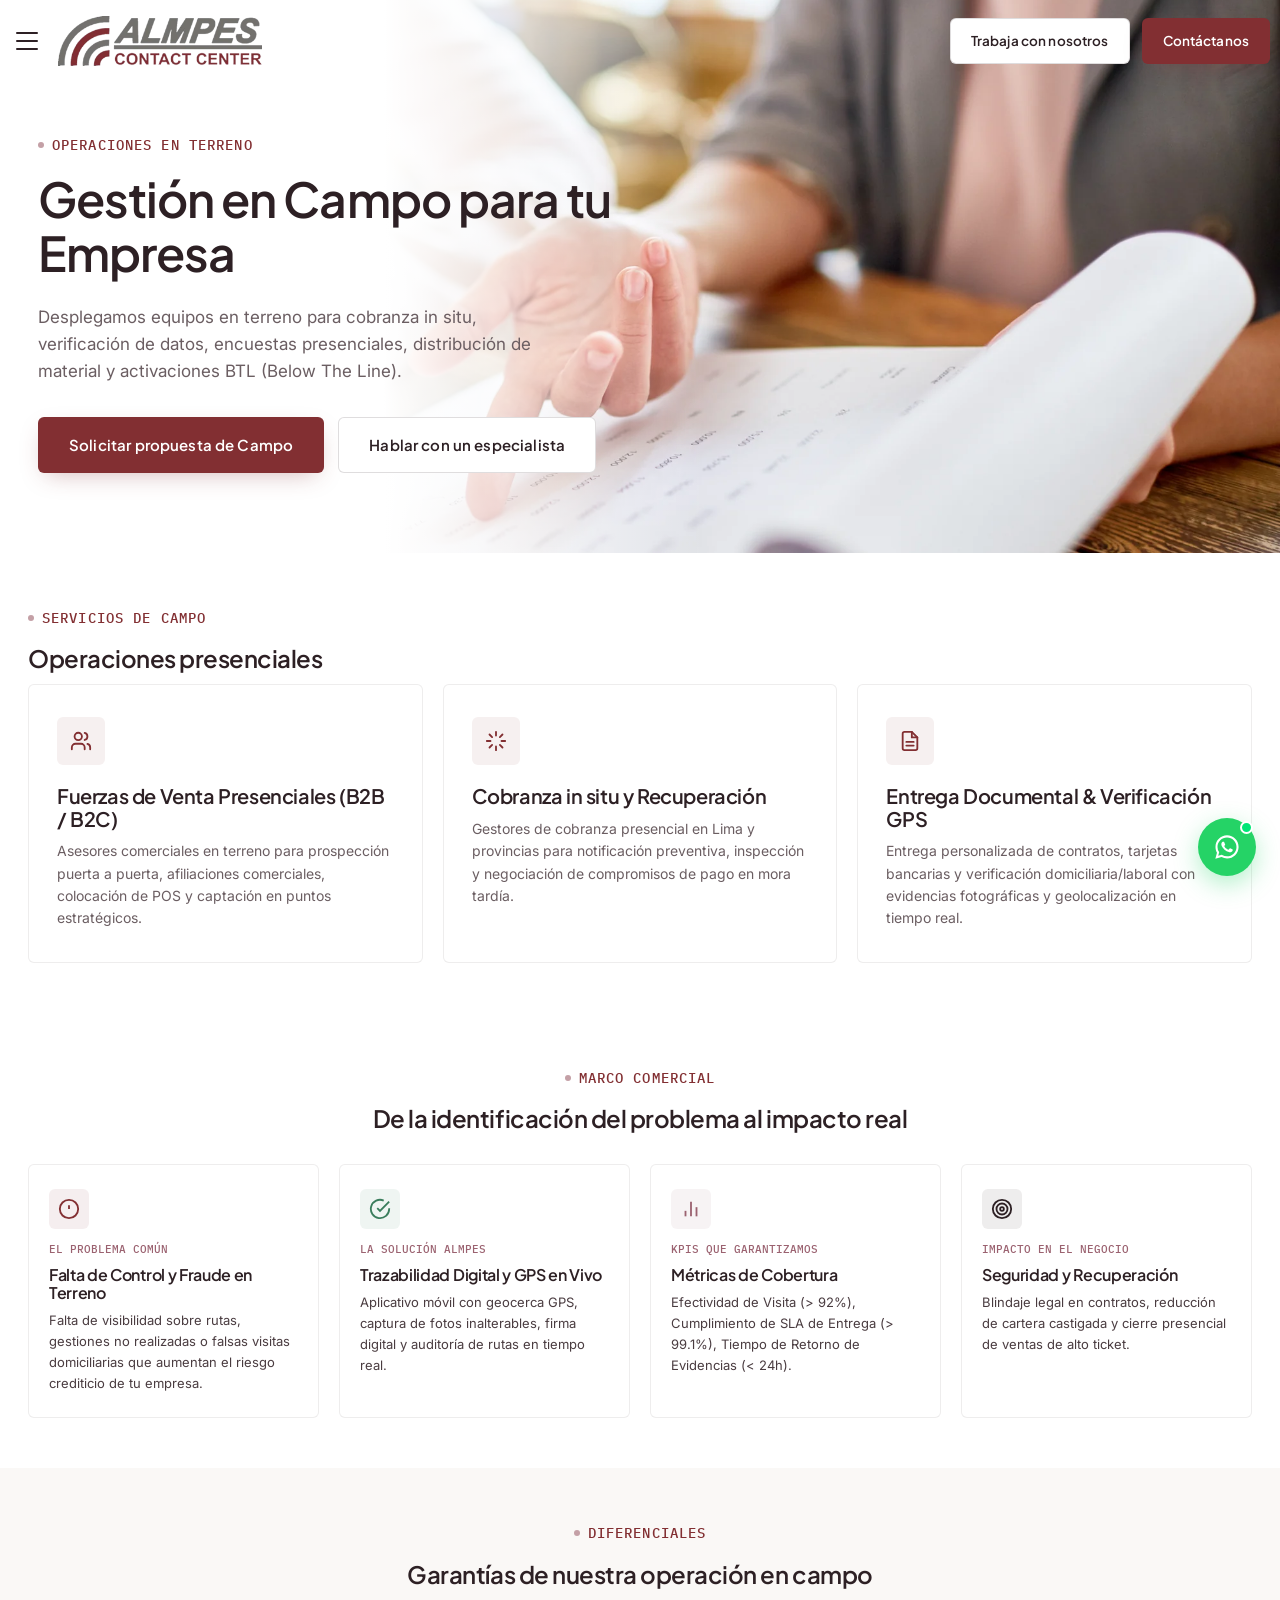
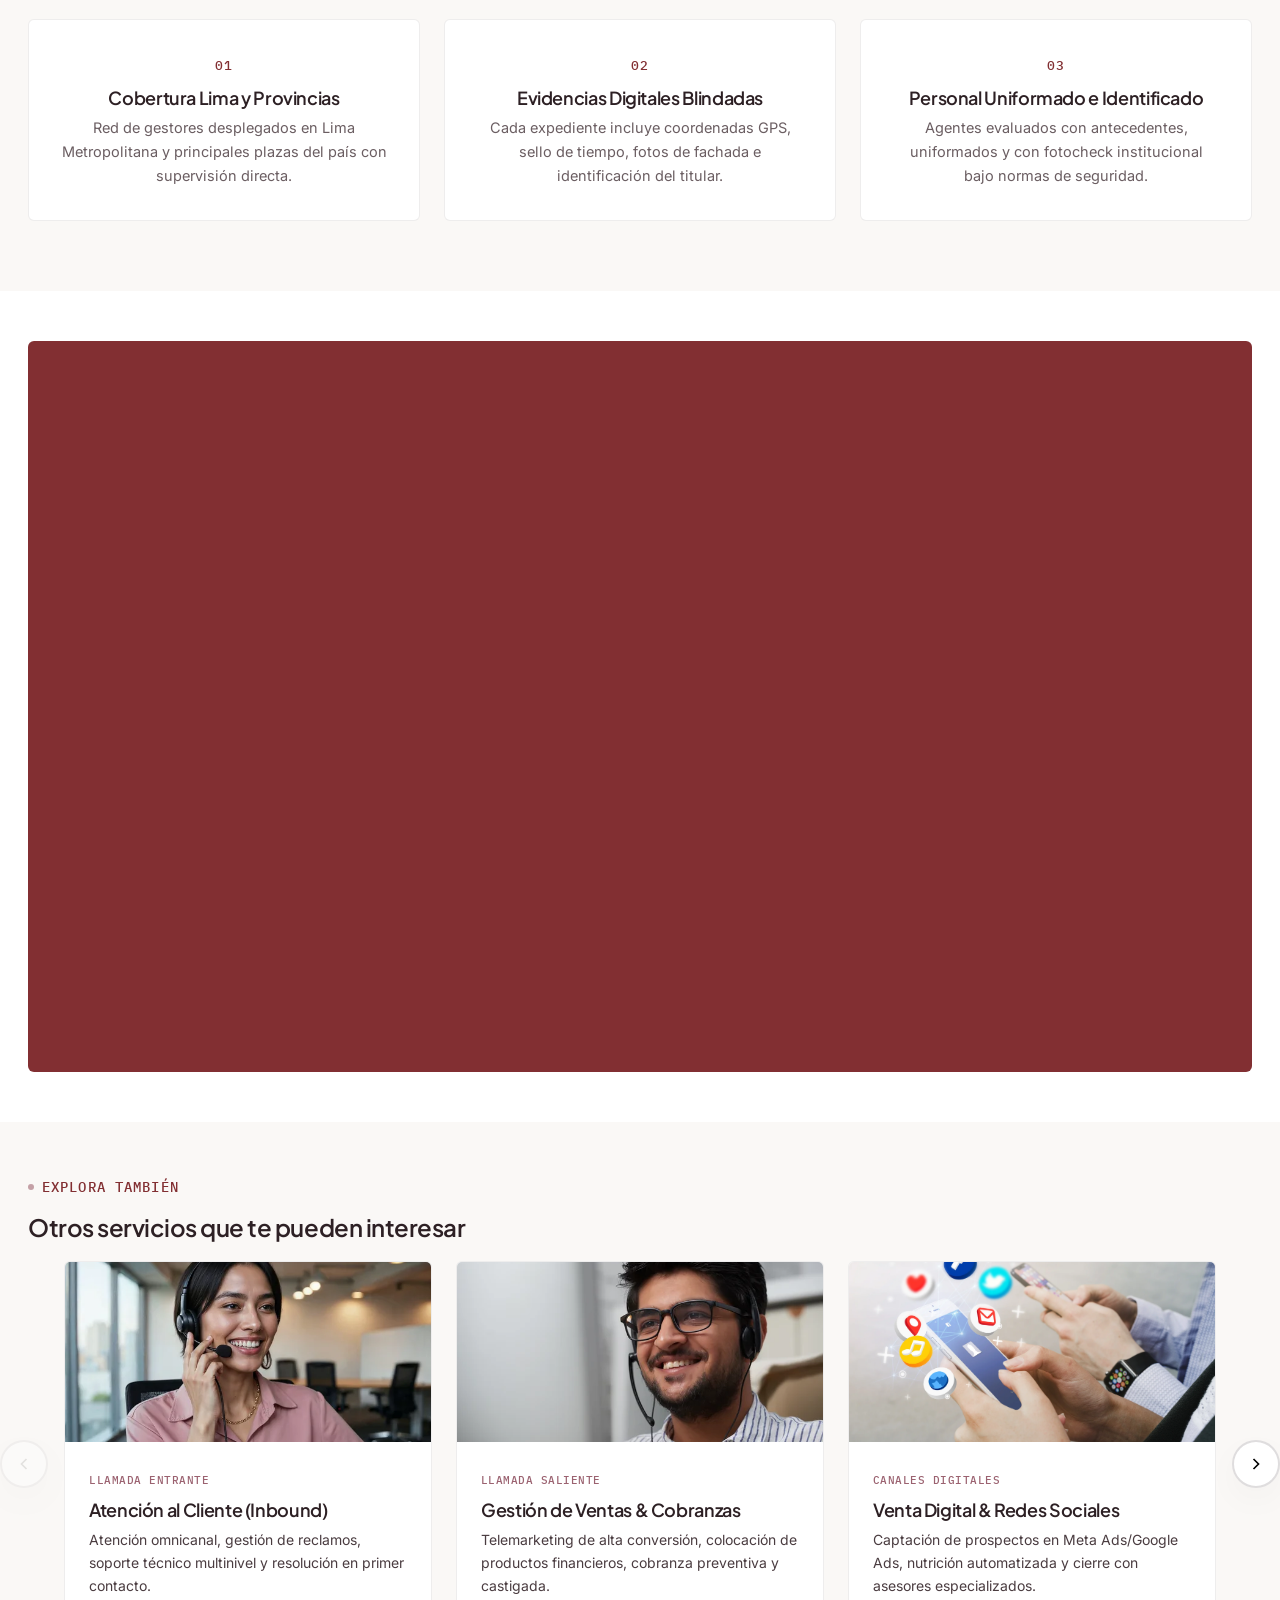
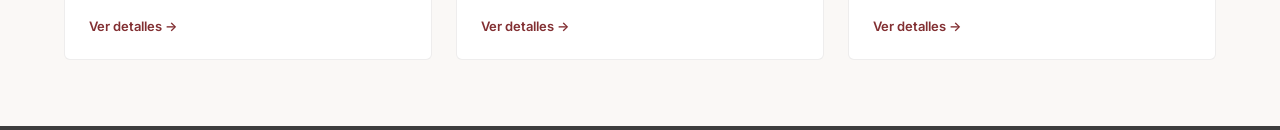
==== commit 18cd461e: "changes" ====
--- a/campo.html
+++ b/campo.html
@@ -132,7 +132,7 @@
       <p class="reveal reveal-delay-2 page-hero-lead">Desplegamos equipos en terreno para cobranza in situ, verificación de datos, encuestas presenciales, distribución de material y activaciones BTL (Below The Line).</p>
       <div class="hero-ctas reveal reveal-delay-3">
         <a href="contacto.html" class="btn btn--accent">Solicitar propuesta de Campo</a>
-        <a href="https://wa.me/51914104466?text=Hola%20ALMPES%2C%20quiero%20informaci%C3%B3n%20sobre%20Gesti%C3%B3n%20en%20Campo." class="btn btn--ghost" target="_blank" rel="noopener">Hablar con un especialista</a>
+        <a href="https://wa.me/51957250995?text=Hola%20ALMPES%2C%20quiero%20informaci%C3%B3n%20sobre%20Gesti%C3%B3n%20en%20Campo." class="btn btn--ghost" target="_blank" rel="noopener">Hablar con un especialista</a>
       </div>
       </div>
 </section>
@@ -248,7 +248,7 @@
         <p>Coordinamos brigadas de campo con la logística, tecnología y supervisión que tu operación demanda.</p>
       </div>
       <div class="cta-actions">
-        <a href="https://wa.me/51914104466?text=Hola%20ALMPES%2C%20quisiera%20cotizar%20servicios%20de%20Gesti%C3%B3n%20en%20Campo." class="btn btn--accent" target="_blank" rel="noopener">WhatsApp directo</a>
+        <a href="https://wa.me/51957250995?text=Hola%20ALMPES%2C%20quisiera%20cotizar%20servicios%20de%20Gesti%C3%B3n%20en%20Campo." class="btn btn--accent" target="_blank" rel="noopener">WhatsApp directo</a>
         <a href="contacto.html" class="btn btn--ghost">Solicitar propuesta B2B</a>
       </div>
     </div>
@@ -358,7 +358,7 @@
         <h3>Contacto</h3>
         <ul>
           <li><a href="tel:+5117481008">(01) 748-1008</a></li>
-          <li><a href="tel:+51914104466">914 104 466</a></li>
+          <li><a href="tel:+51957250995">957 250 995</a></li>
           <li><a href="mailto:contactos@almpes.com">contactos@almpes.com</a></li>
           <li><a href="mailto:reclutamiento@almpes.com">reclutamiento@almpes.com</a></li>
         </ul>
@@ -371,7 +371,7 @@
   </div>
 </footer>
 
-<a href="https://wa.me/51914104466?text=Hola%20ALMPES%2C%20quisiera%20recibir%20informaci%C3%B3n%20sobre%20sus%20servicios%20BPO." class="wa-float" target="_blank" rel="noopener" aria-label="Escríbenos directamente por WhatsApp">
+<a href="https://wa.me/51957250995?text=Hola%20ALMPES%2C%20quisiera%20recibir%20informaci%C3%B3n%20sobre%20sus%20servicios%20BPO." class="wa-float" target="_blank" rel="noopener" aria-label="Escríbenos directamente por WhatsApp">
   <span class="wa-online-dot" title="En línea"></span>
   <svg aria-hidden="true" focusable="false" width="28" height="28" viewBox="0 0 24 24" fill="white"><path d="M12.04 2C6.58 2 2.13 6.45 2.13 11.91c0 1.79.47 3.47 1.29 4.93L2 22l5.29-1.39a9.9 9.9 0 0 0 4.75 1.21h.01c5.46 0 9.9-4.45 9.9-9.91C21.96 6.45 17.5 2 12.04 2Zm0 18.02h-.01a8.1 8.1 0 0 1-4.13-1.13l-.3-.18-3.14.82.84-3.06-.19-.31a8.11 8.11 0 0 1-1.24-4.25c0-4.48 3.65-8.12 8.14-8.12 4.48 0 8.12 3.64 8.12 8.12 0 4.48-3.65 8.11-8.09 8.11Zm4.47-6.08c-.24-.12-1.44-.71-1.66-.79-.22-.08-.39-.12-.55.12-.16.24-.63.79-.78.95-.14.16-.28.18-.53.06-.24-.12-1.02-.38-1.95-1.21-.72-.64-1.21-1.44-1.35-1.68-.14-.24-.01-.37.11-.49.11-.11.24-.28.36-.42.12-.14.16-.24.24-.4.08-.16.04-.3-.02-.42-.06-.12-.55-1.33-.76-1.82-.2-.48-.4-.42-.55-.42-.14 0-.3-.01-.46-.01-.16 0-.42.06-.64.3-.22.24-.84.82-.84 2s.86 2.32.98 2.48c.12.16 1.7 2.6 4.12 3.64.58.25 1.03.4 1.38.51.58.18 1.11.16 1.53.1.47-.07 1.44-.59 1.64-1.15.2-.57.2-1.05.14-1.15-.06-.1-.22-.16-.46-.28Z"/></svg>
 </a>
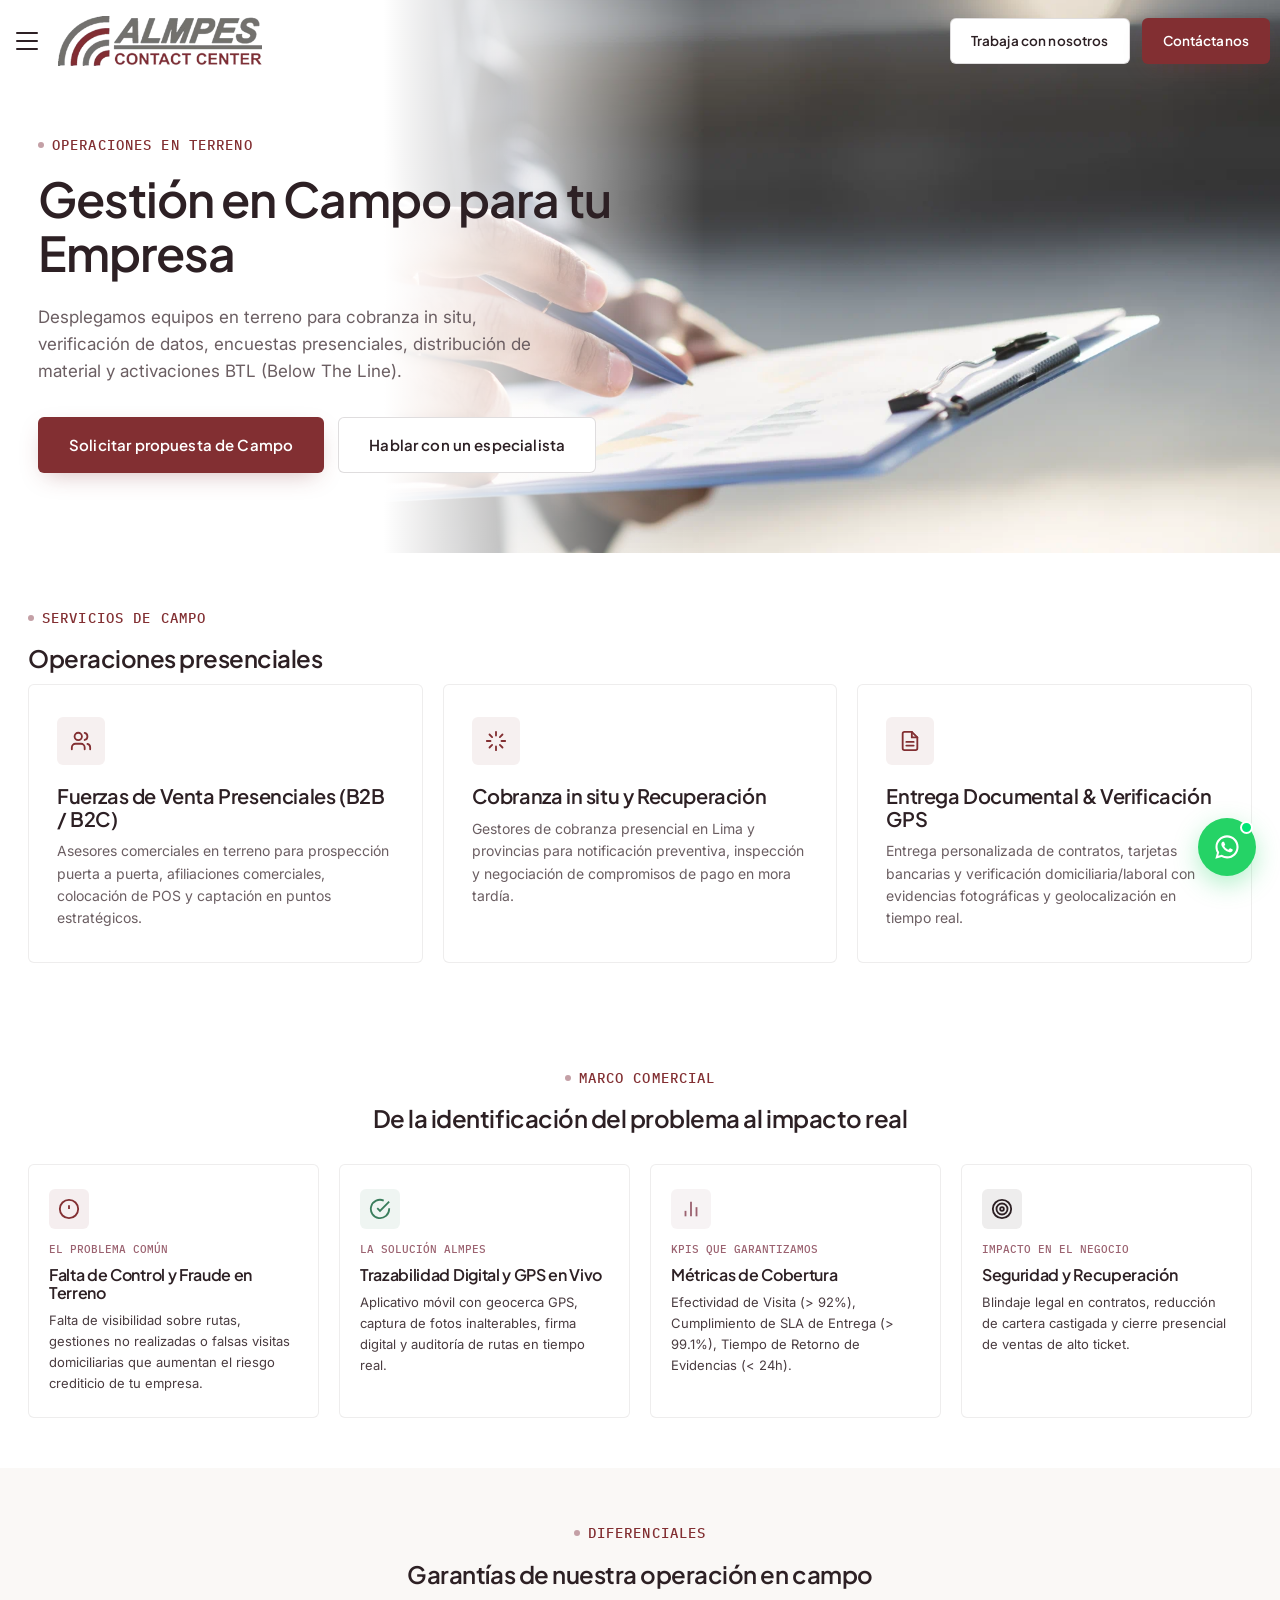
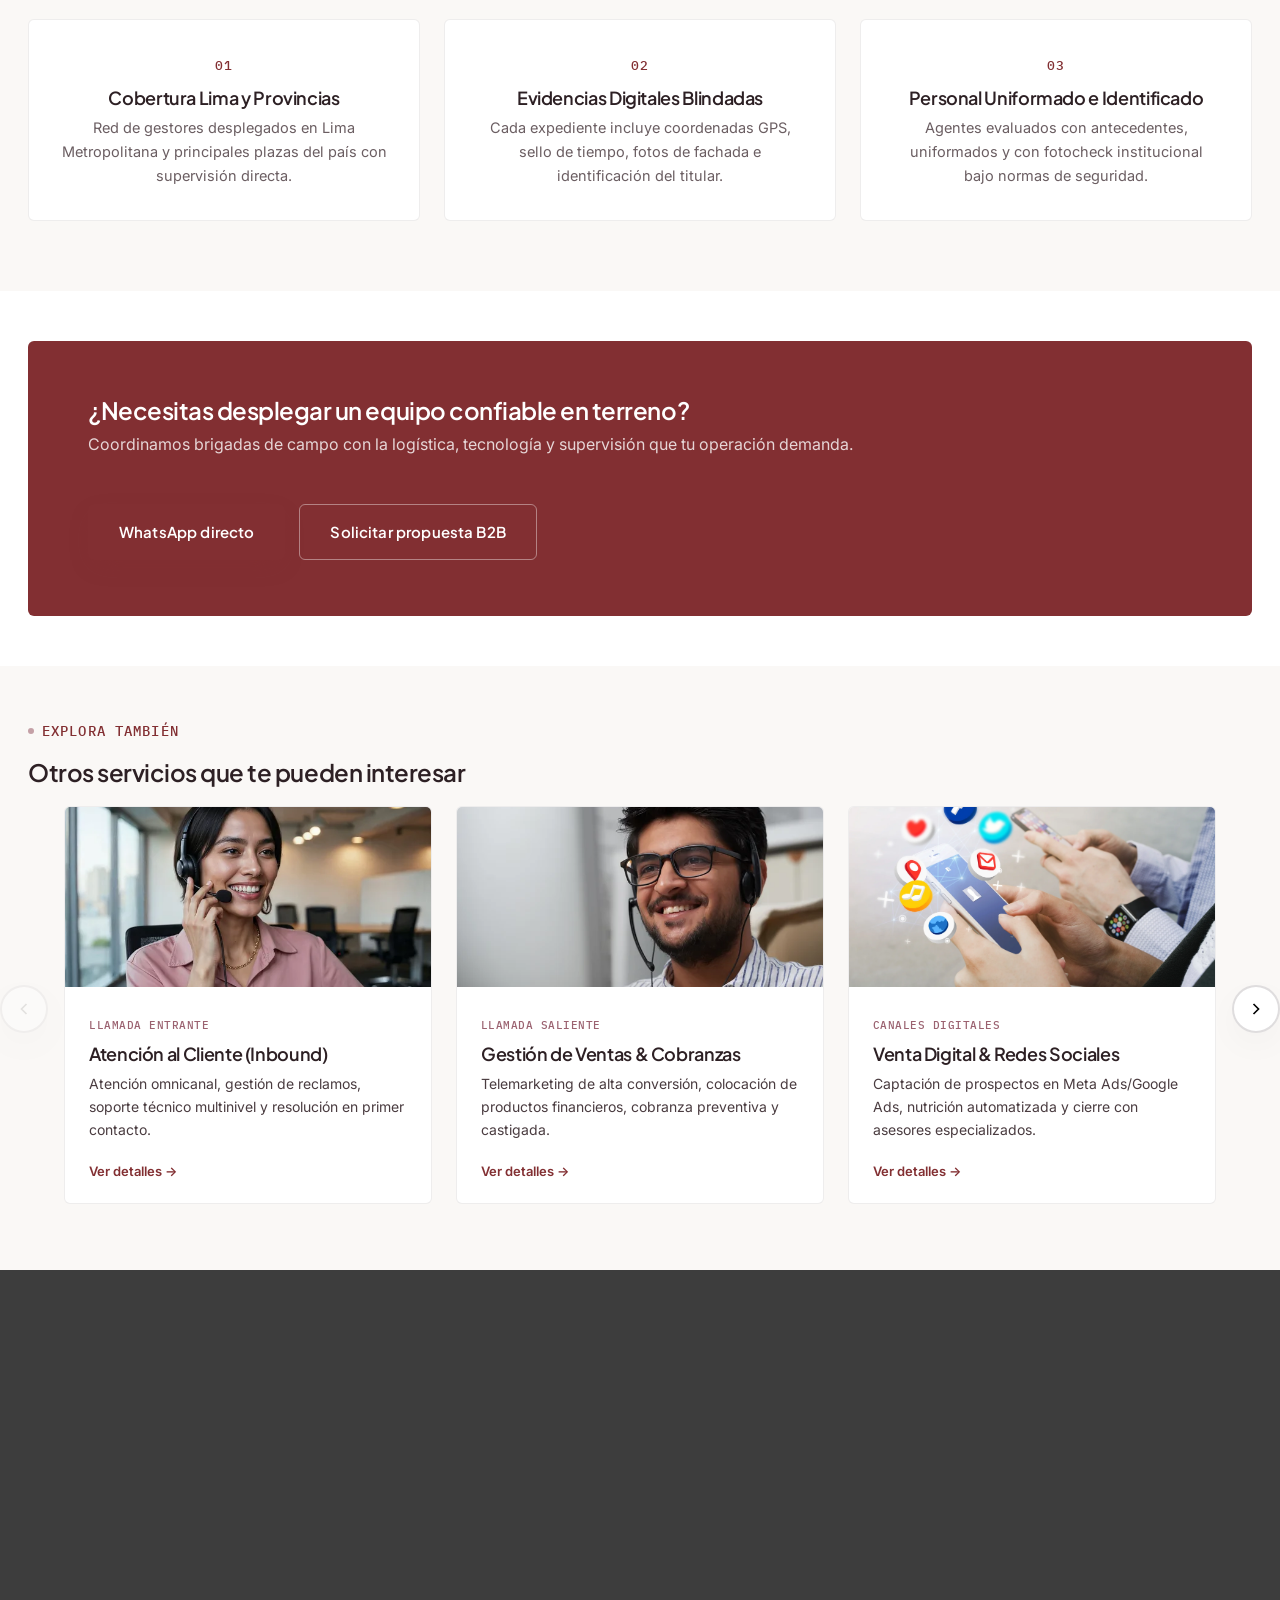
==== commit 8ae83379: "loader fix" ====
--- a/campo.html
+++ b/campo.html
@@ -7,7 +7,7 @@
 <meta name="description" content="Operaciones de campo para cobranza, verificación, encuestas, distribución de volantes y activaciones BTL (Below The Line).">
 <link rel="icon" href="assets/favicon.ico">
 <link rel="preload" href="assets/img/campo-hero.webp" as="image" type="image/webp">
-<link rel="stylesheet" href="css/styles.css">
+<link rel="stylesheet" href="css/styles.css?v=20260916">
 <link rel="preconnect" href="https://fonts.googleapis.com">
 <link rel="preconnect" href="https://fonts.gstatic.com" crossorigin>
 <link href="https://fonts.googleapis.com/css2?family=Plus+Jakarta+Sans:ital,wght@0,400;0,500;0,600;0,700;1,400&family=Inter:wght@400;500;600;700&family=IBM+Plex+Mono:wght@400;500&display=swap" rel="stylesheet" media="print">
@@ -376,6 +376,6 @@
   <svg aria-hidden="true" focusable="false" width="28" height="28" viewBox="0 0 24 24" fill="white"><path d="M12.04 2C6.58 2 2.13 6.45 2.13 11.91c0 1.79.47 3.47 1.29 4.93L2 22l5.29-1.39a9.9 9.9 0 0 0 4.75 1.21h.01c5.46 0 9.9-4.45 9.9-9.91C21.96 6.45 17.5 2 12.04 2Zm0 18.02h-.01a8.1 8.1 0 0 1-4.13-1.13l-.3-.18-3.14.82.84-3.06-.19-.31a8.11 8.11 0 0 1-1.24-4.25c0-4.48 3.65-8.12 8.14-8.12 4.48 0 8.12 3.64 8.12 8.12 0 4.48-3.65 8.11-8.09 8.11Zm4.47-6.08c-.24-.12-1.44-.71-1.66-.79-.22-.08-.39-.12-.55.12-.16.24-.63.79-.78.95-.14.16-.28.18-.53.06-.24-.12-1.02-.38-1.95-1.21-.72-.64-1.21-1.44-1.35-1.68-.14-.24-.01-.37.11-.49.11-.11.24-.28.36-.42.12-.14.16-.24.24-.4.08-.16.04-.3-.02-.42-.06-.12-.55-1.33-.76-1.82-.2-.48-.4-.42-.55-.42-.14 0-.3-.01-.46-.01-.16 0-.42.06-.64.3-.22.24-.84.82-.84 2s.86 2.32.98 2.48c.12.16 1.7 2.6 4.12 3.64.58.25 1.03.4 1.38.51.58.18 1.11.16 1.53.1.47-.07 1.44-.59 1.64-1.15.2-.57.2-1.05.14-1.15-.06-.1-.22-.16-.46-.28Z"/></svg>
 </a>
 
-<script src="js/main.js"></script>
+<script src="js/main.js?v=20260916"></script>
 </body>
 </html>
--- a/css/styles.css
+++ b/css/styles.css
@@ -2517,3 +2517,34 @@
   .svc-carousel-prev{ left:-4px; }
   .svc-carousel-next{ right:-4px; }
 }
+
+/* ── Page Loader (full-page) ── */
+#page-loader{
+  position:fixed; inset:0; z-index:9999;
+  display:flex; align-items:center; justify-content:center;
+  background:var(--bg);
+  opacity:1; visibility:visible;
+  transition:opacity .5s ease, visibility .5s ease;
+}
+#page-loader::before{
+  content:""; width:46px; height:46px; border-radius:50%;
+  border:3px solid var(--border-hi);
+  border-top-color:var(--accent);
+  animation:page-loader-spin .8s linear infinite;
+}
+#page-loader::after{
+  content:"ALMPES"; position:absolute; top:calc(50% + 42px);
+  font-family:var(--font-mono); font-size:11px; letter-spacing:.3em;
+  color:var(--muted); text-transform:uppercase;
+}
+#page-loader.is-hidden{
+  opacity:0; visibility:hidden; pointer-events:none;
+}
+html:has(#page-loader:not(.is-hidden)){
+  overflow:hidden;
+}
+@keyframes page-loader-spin{ to{ transform:rotate(360deg); } }
+
+@media (prefers-reduced-motion: reduce){
+  #page-loader::before{ animation-duration:1.6s; }
+}
